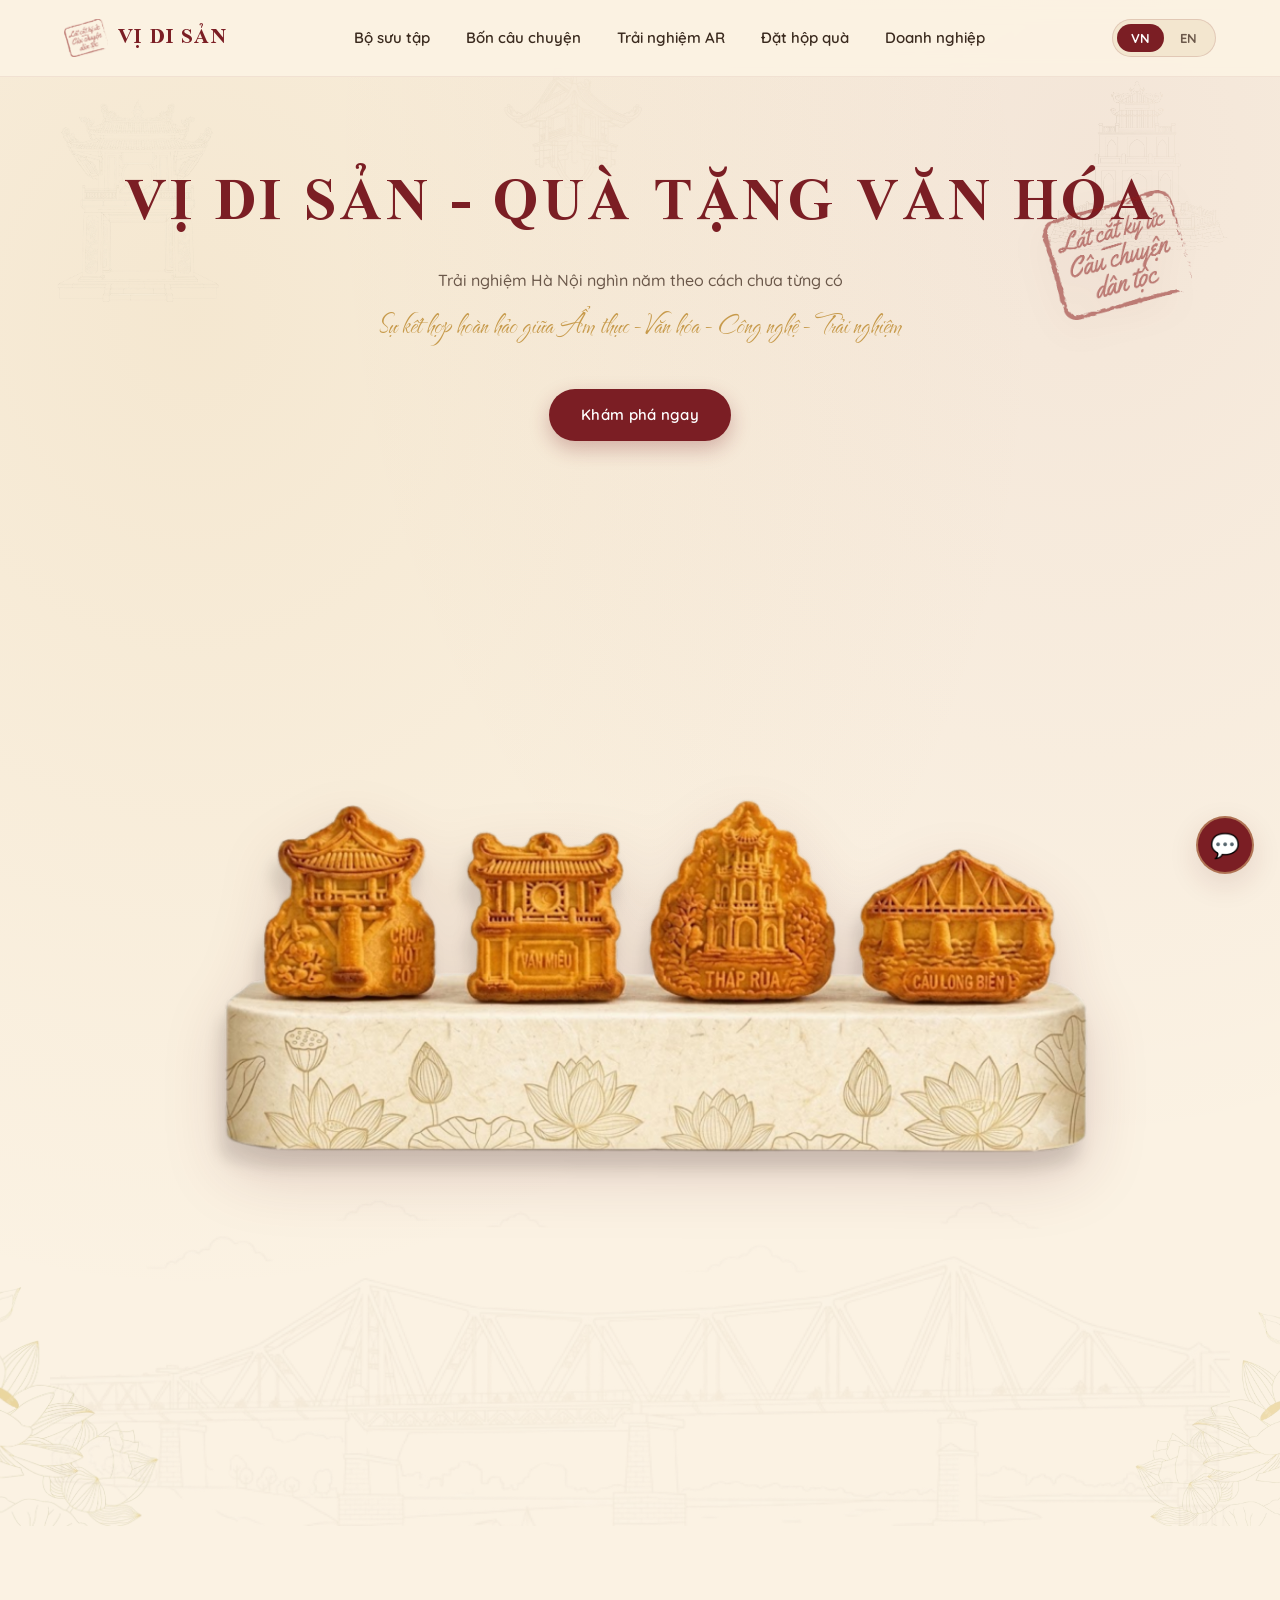
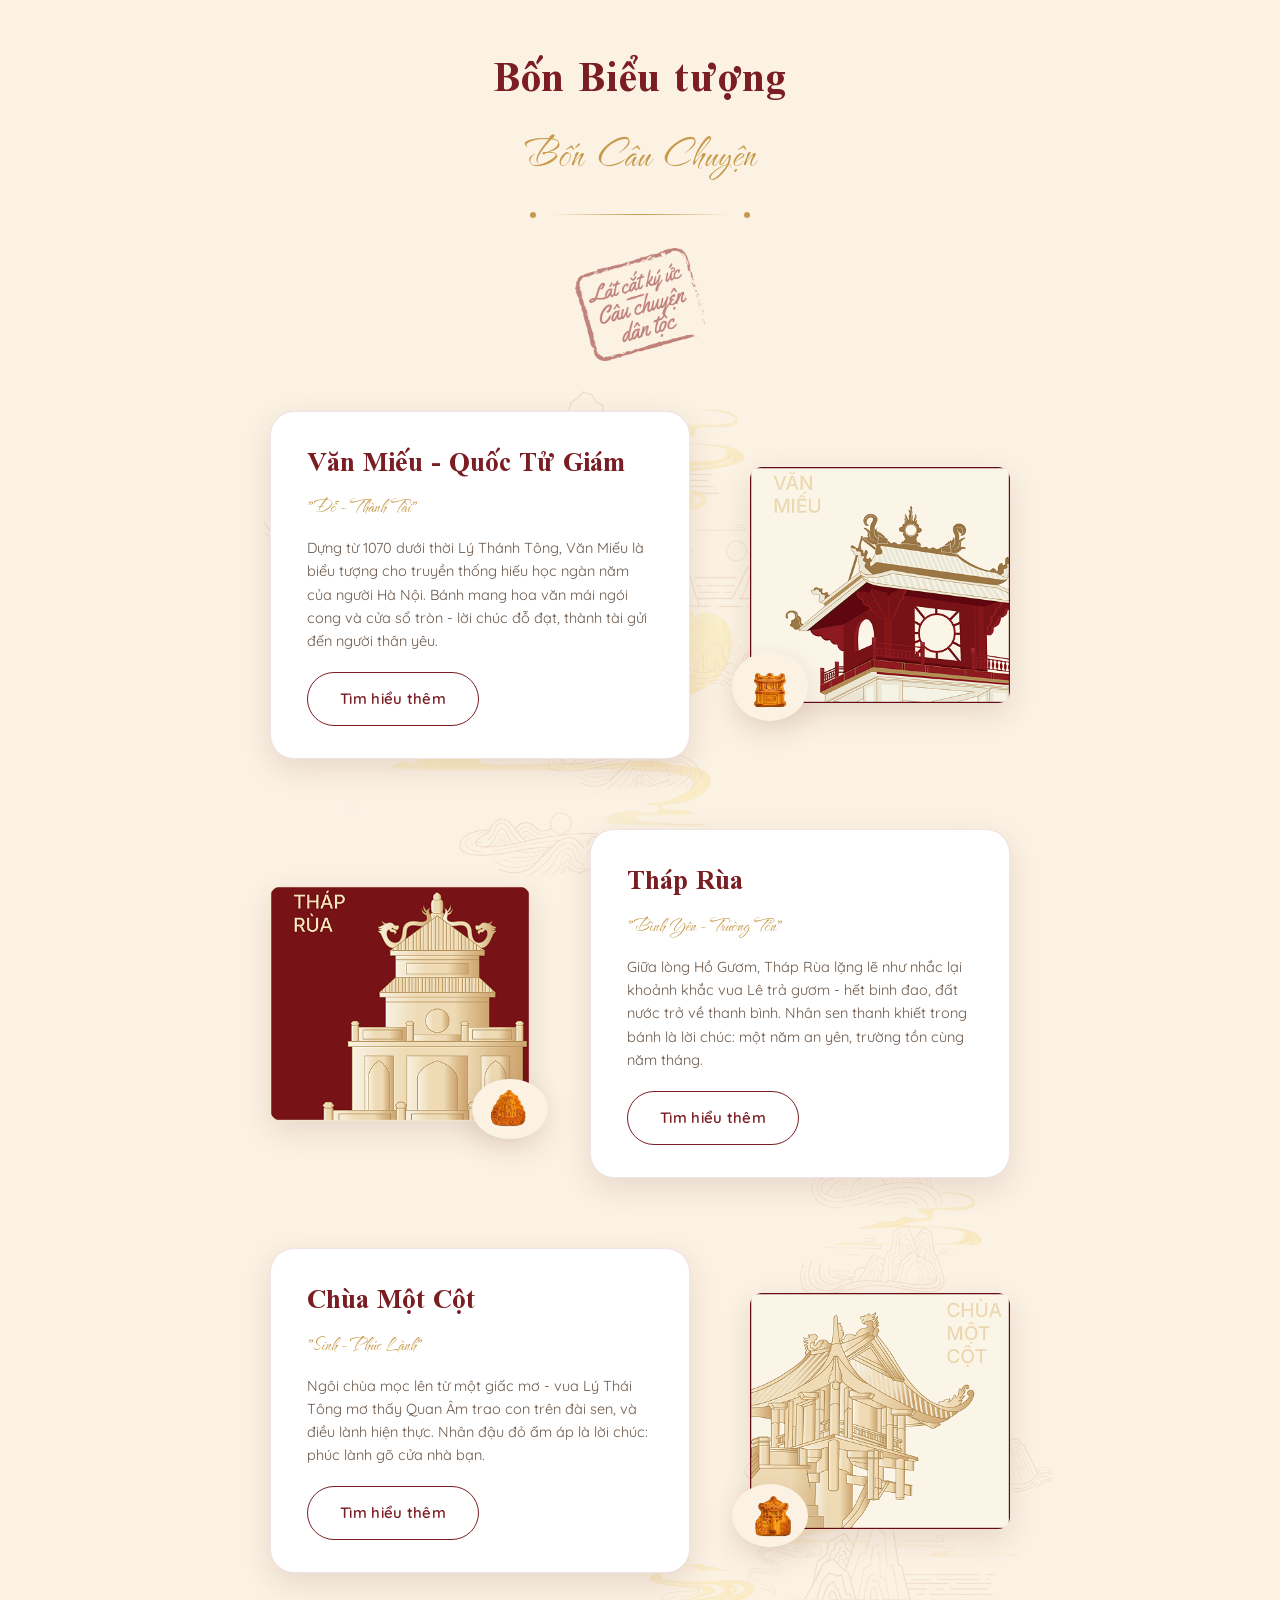
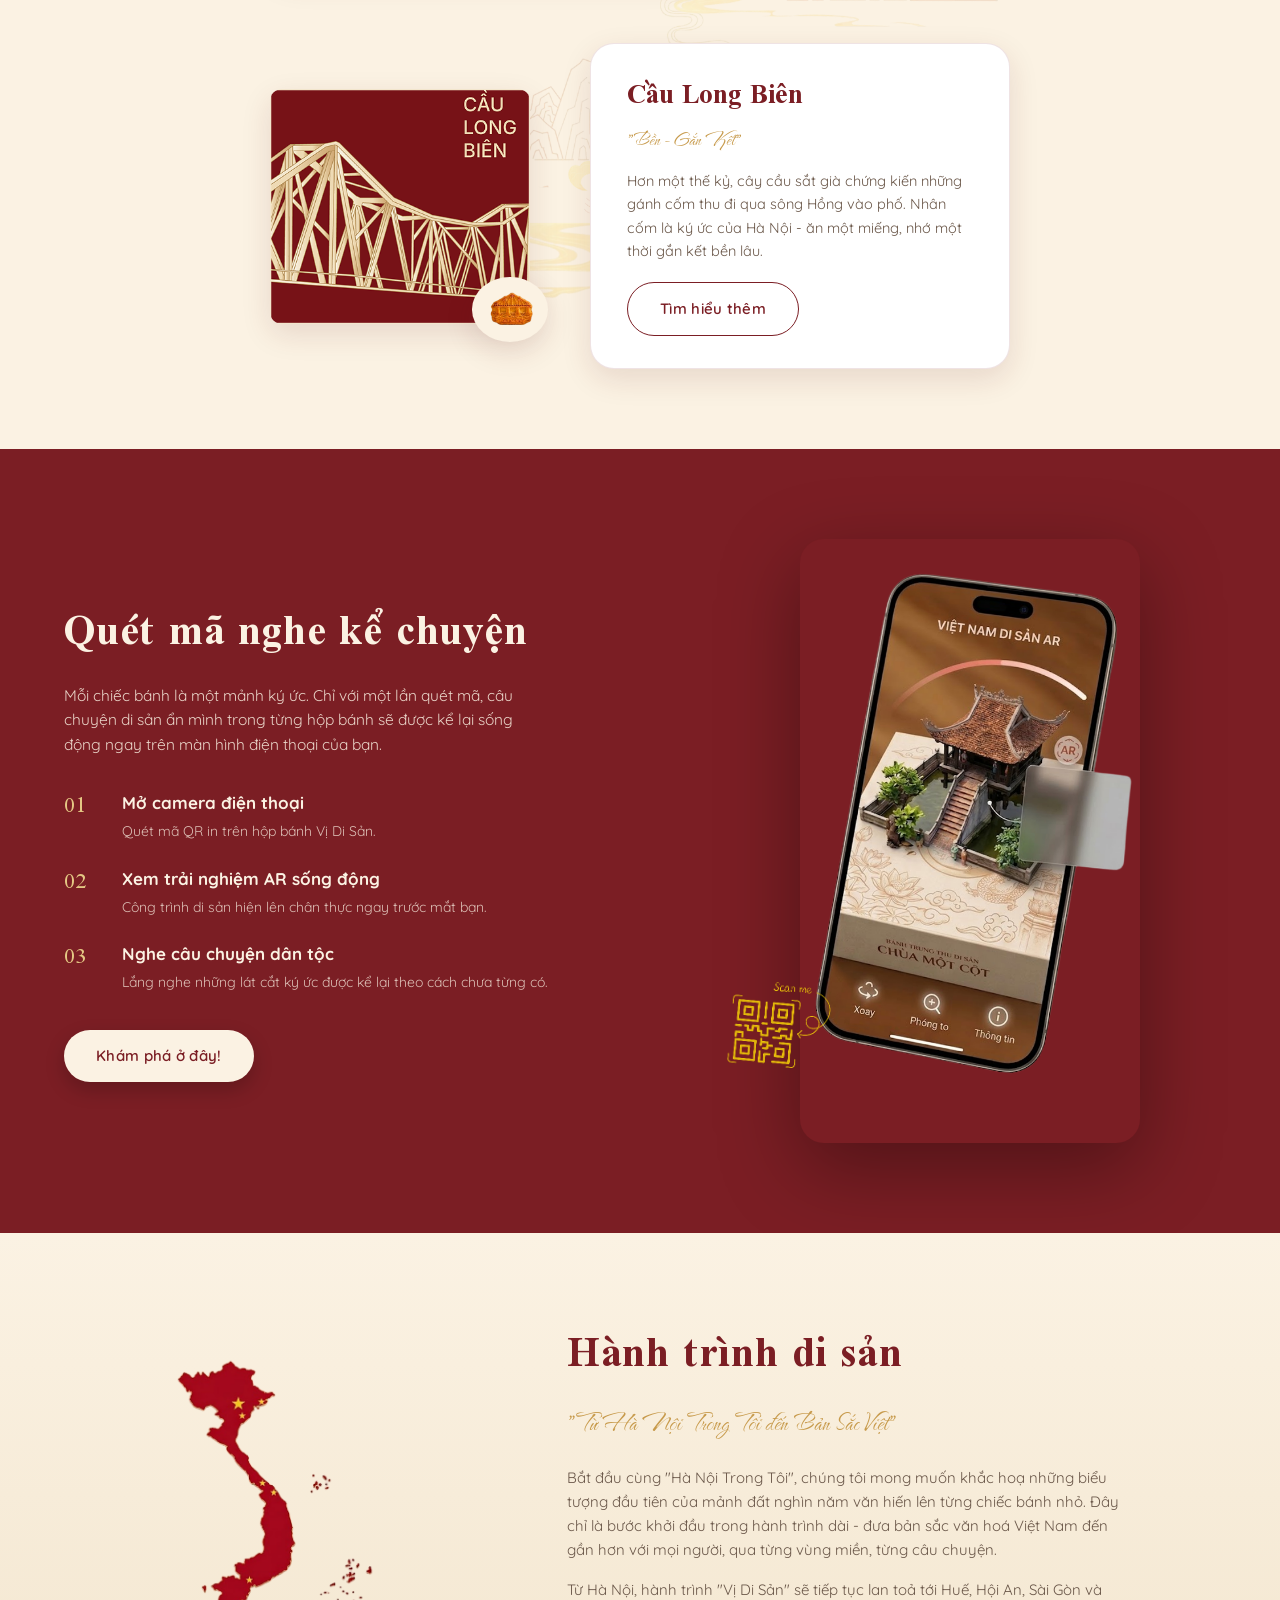
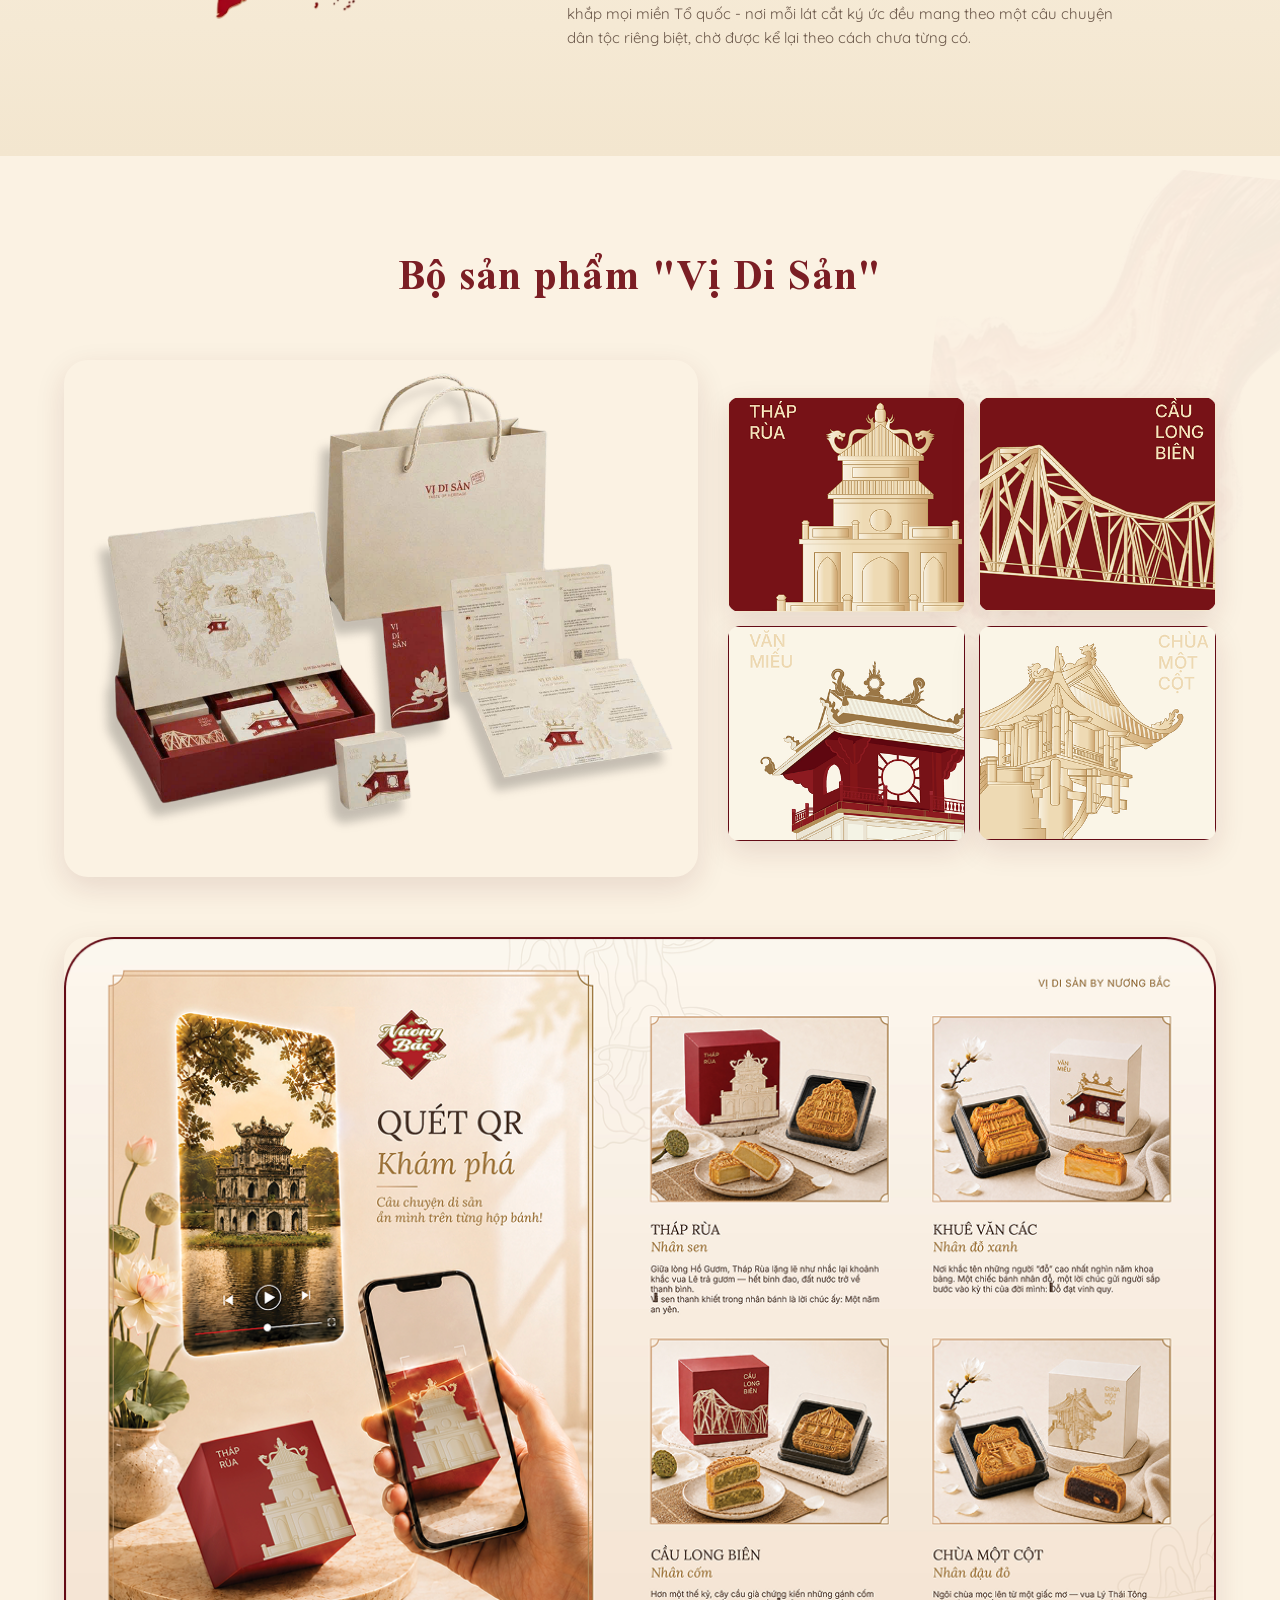
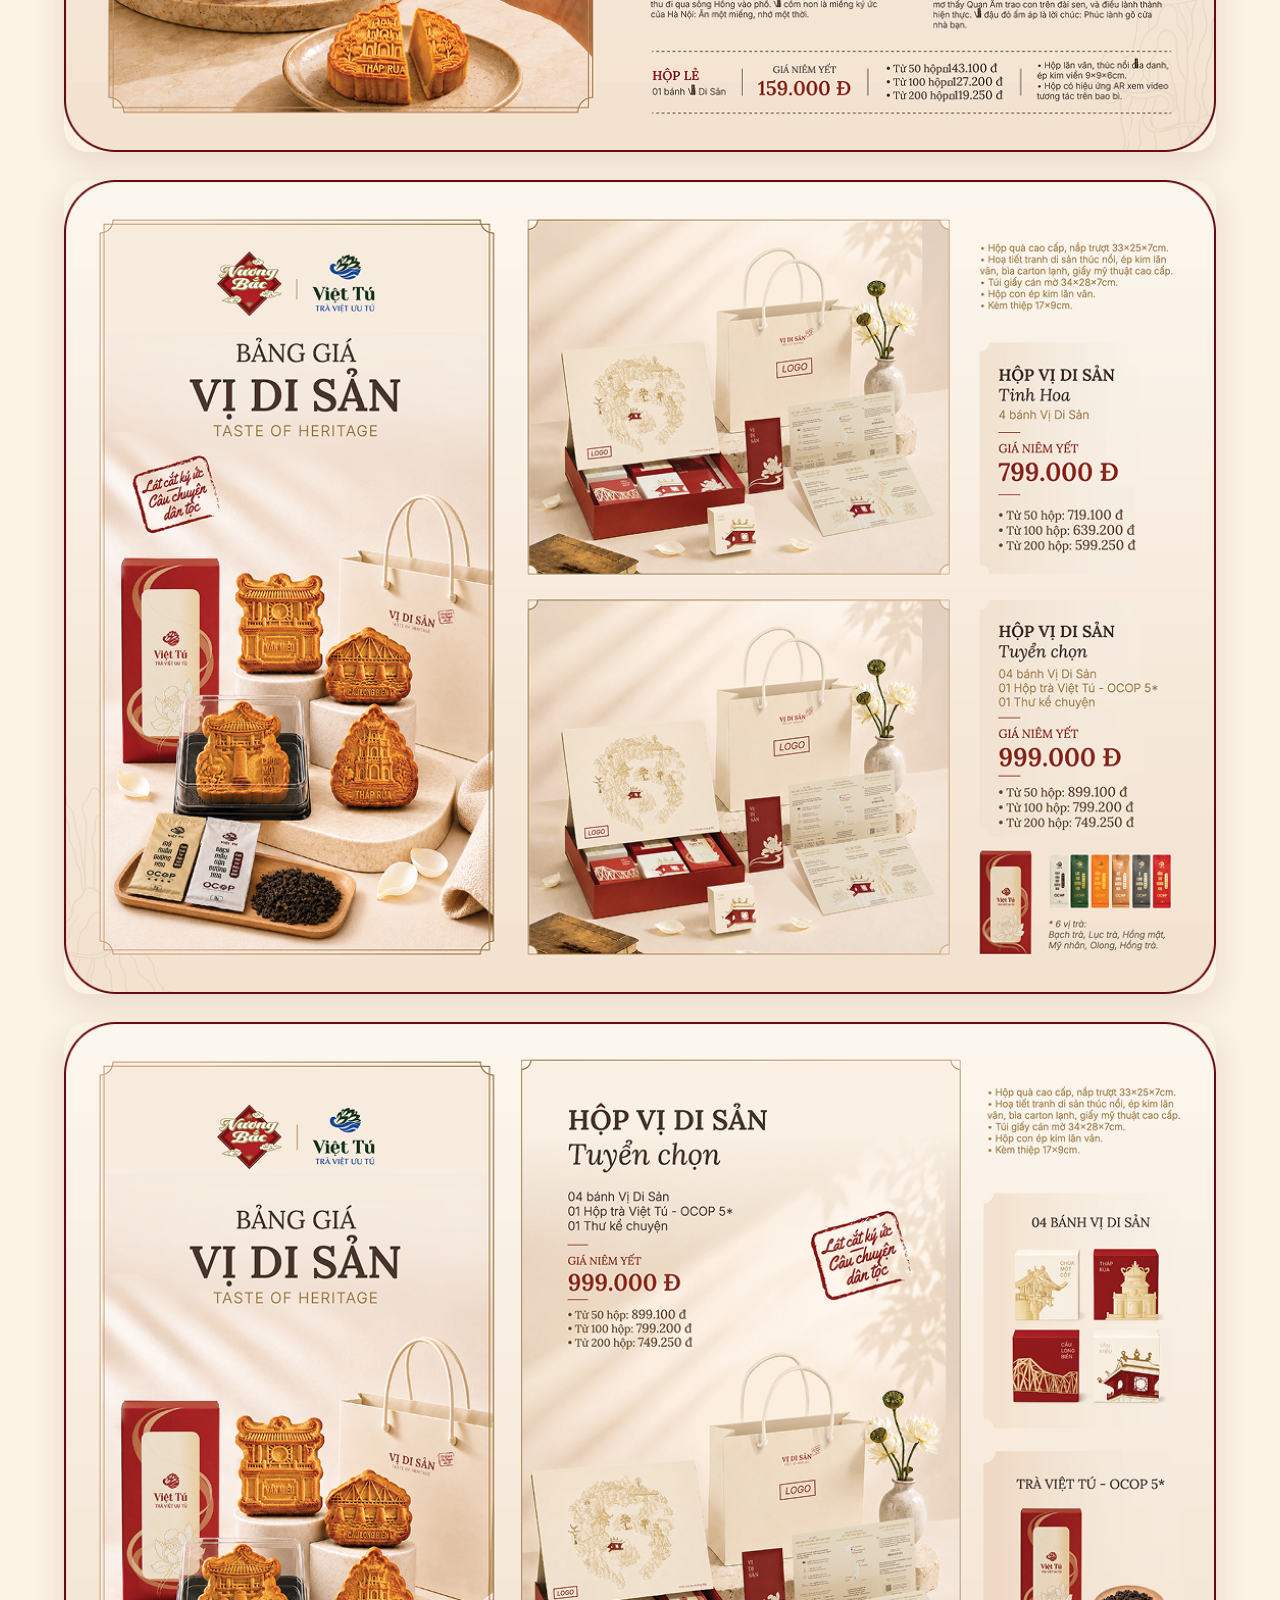
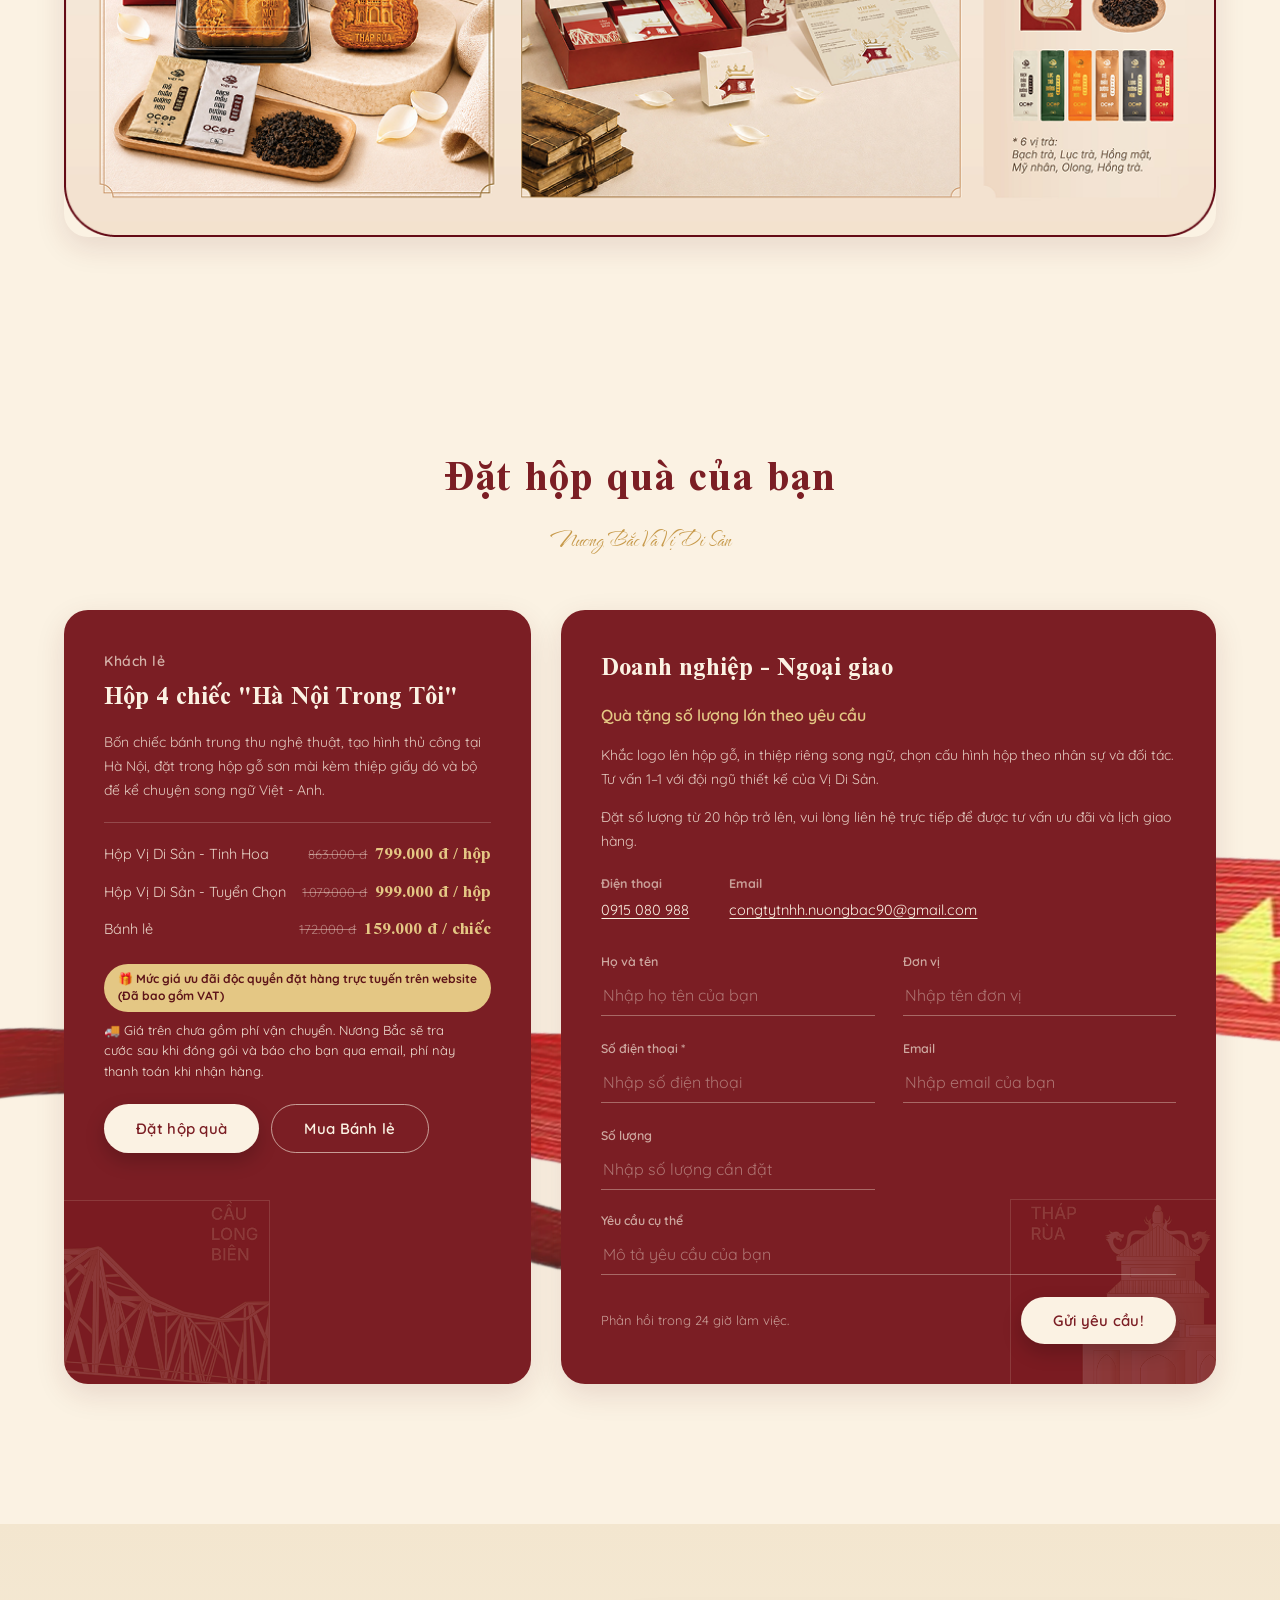
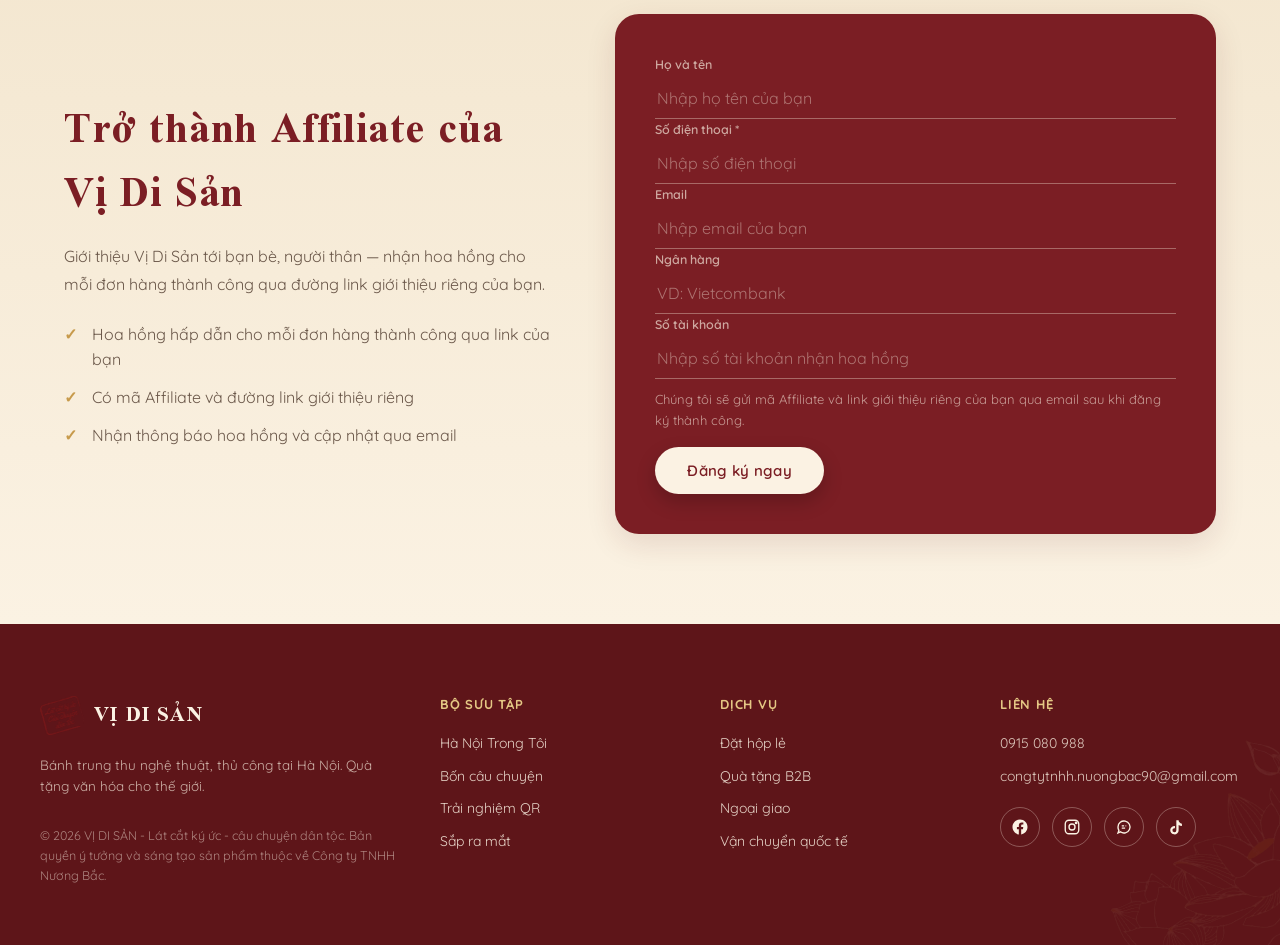
==== index.html @ 6f2bc487 "Update index.html" ====
<!DOCTYPE html>
<html lang="vi">
<head>
<meta charset="UTF-8">
<meta name="viewport" content="width=device-width, initial-scale=1.0">
<title>Vị Di Sản – Hà Nội Trong Tôi</title>
<meta name="description" content="Vị Di Sản – Trải nghiệm Hà Nội nghìn năm theo cách chưa từng có. Sự kết hợp hoàn hảo giữa Ẩm thực - Văn hóa - Công nghệ - Trải nghiệm.">
<link rel="icon" type="image/png" href="dau-lat-cat-3.png">

<!-- Google Fonts: The Nautigal (thư pháp), Quicksand (nội dung), Tai Heritage Pro (tiêu đề) -->
<link rel="preconnect" href="https://fonts.googleapis.com">
<link rel="preconnect" href="https://fonts.gstatic.com" crossorigin>
<link href="https://fonts.googleapis.com/css2?family=The+Nautigal:wght@400;700&family=Quicksand:wght@400;500;600;700&family=Tai+Heritage+Pro:wght@400;700&display=swap" rel="stylesheet">

<link rel="stylesheet" href="css/style.css?v=20260827b">
</head>
<body>

<!-- =============================== -->
<!-- HEADER / NAVIGATION             -->
<!-- =============================== -->
<header class="site-header" id="header">
  <div class="container header__inner">
    <a href="#top" class="logo">
      <img src="dau-lat-cat-3.png" alt="Lát cắt ký ức - Câu chuyện dân tộc" class="logo__stamp">
      <span class="logo__text">VỊ DI SẢN</span>
    </a>

    <nav class="nav" id="mainNav">
      <ul class="nav__list">
        <li><a href="#san-pham" class="nav__link" data-i18n="nav_collection">Bộ sưu tập</a></li>
        <li><a href="#bon-cau-chuyen" class="nav__link" data-i18n="nav_stories">Bốn câu chuyện</a></li>
        <li><a href="#trai-nghiem-ar" class="nav__link" data-i18n="nav_ar">Trải nghiệm AR</a></li>
        <li><a href="#dat-hop-qua" class="nav__link" data-i18n="nav_order">Đặt hộp quà</a></li>
        <li><a href="#doanh-nghiep" class="nav__link" data-i18n="nav_business">Doanh nghiệp</a></li>
      </ul>
    </nav>

    <div class="header__actions">
      <button class="lang-toggle" id="langToggle" type="button" aria-label="Đổi ngôn ngữ">
        <span class="lang-toggle__option lang-toggle__option--vn is-active" data-lang="vi">VN</span>
        <span class="lang-toggle__option lang-toggle__option--en" data-lang="en">EN</span>
      </button>
      <button class="hamburger" id="hamburger" type="button" aria-label="Mở menu" aria-expanded="false">
        <span></span><span></span><span></span>
      </button>
    </div>
  </div>
</header>

<main id="top">

  <!-- =============================== -->
  <!-- HERO SECTION                     -->
  <!-- =============================== -->
  <section class="hero" id="hero">
    <!-- ELEMENT NỀN: các hoạ tiết nền lấy đúng theo layer Figma -->
    <div class="hero__bg" aria-hidden="true">
      <img src="van-mieu.png" class="hero__bg-el hero__bg-el--van-mieu" alt="">
      <img src="thap-rua-1.png" class="hero__bg-el hero__bg-el--thap-rua" alt="">
      <img src="chua-mot-cot-1.png" class="hero__bg-el hero__bg-el--chua-mot-cot" alt="">
      <img src="cau-long-bien.png" class="hero__bg-el hero__bg-el--cau-long-bien" alt="">
      <img src="bong-sen-1.png" class="hero__bg-el hero__bg-el--bong-sen-1" alt="">
      <img src="Bong-Sen.png" class="hero__bg-el hero__bg-el--bong-sen-2" alt="">
    </div>
    <div class="container hero__inner">
      <div class="hero__heading reveal">
        <h1 class="hero__title" data-i18n="hero_title">VỊ DI SẢN - QUÀ TẶNG VĂN HÓA</h1>
        <p class="hero__subtitle" data-i18n="hero_subtitle_1">Trải nghiệm Hà Nội nghìn năm theo cách chưa từng có</p>
        <p class="hero__subtitle hero__subtitle--script" data-i18n="hero_subtitle_2">Sự kết hợp hoàn hảo giữa Ẩm thực - Văn hóa - Công nghệ - Trải nghiệm</p>
        <a href="#san-pham" class="btn btn--primary hero__cta" data-i18n="hero_cta">Khám phá ngay</a>
      </div>

      <img src="dau-lat-cat-3.png" alt="Lát cắt ký ức - Câu chuyện dân tộc" class="hero__badge reveal">

      <div class="hero__products reveal">
        <img src="B%E1%BB%A5c%20v%C3%A0%20b%C3%A1nh.png" alt="Bốn chiếc bánh Vị Di Sản trên bục gỗ" class="hero__pedestal-img">
      </div>
    </div>
  </section>

  <!-- =============================== -->
  <!-- BỐN BIỂU TƯỢNG / BỐN CÂU CHUYỆN  -->
  <!-- =============================== -->
  <section class="stories" id="bon-cau-chuyen">
    <div class="container">
      <h2 class="section-title reveal">
        <span data-i18n="stories_title">Bốn Biểu tượng</span>
        <span class="section-title__script" data-i18n="stories_title_script">Bốn Câu Chuyện</span>
      </h2>

      <!-- Dải trang trí phân cách trước phần nội dung -->
      <div class="section-divider reveal" aria-hidden="true"><span></span></div>

      <div class="stories__stamp reveal">
        <img src="dau-lat-cat-3.png" alt="Lát cắt ký ức - Câu chuyện dân tộc">
      </div>

      <div class="stories__list">
        <!-- Dải núi non & đường mòn vàng nối 4 câu chuyện di sản -->
        <div class="stories__path-bg" aria-hidden="true">
          <img src="ban-do-viet-nam.png" alt="">
        </div>

        <article class="story-item story-item--right reveal">
          <div class="story-item__media">
            <img src="Van-Mieu%201.png" alt="Văn Miếu - Quốc Tử Giám" class="story-item__image">
            <img src="van-mieu-11.png" alt="" class="story-item__coin" aria-hidden="true">
          </div>
          <div class="story-item__content">
            <h3 class="story-item__title" data-i18n="story1_title">Văn Miếu - Quốc Tử Giám</h3>
            <p class="story-item__caption" data-i18n="story1_caption">"Đỗ - Thành Tài"</p>
            <p class="story-item__desc" data-i18n="story1_desc">Dựng từ 1070 dưới thời Lý Thánh Tông, Văn Miếu là biểu tượng cho truyền thống hiếu học ngàn năm của người Hà Nội. Bánh mang hoa văn mái ngói cong và cửa sổ tròn - lời chúc đỗ đạt, thành tài gửi đến người thân yêu.</p>
            <a href="#san-pham" class="btn btn--outline" data-i18n="btn_learn_more">Tìm hiểu thêm</a>
          </div>
        </article>

        <article class="story-item story-item--left reveal">
          <div class="story-item__media">
            <img src="Thap-Rua%201.png" alt="Tháp Rùa" class="story-item__image">
            <img src="thap-rua.png" alt="" class="story-item__coin" aria-hidden="true">
          </div>
          <div class="story-item__content">
            <h3 class="story-item__title" data-i18n="story2_title">Tháp Rùa</h3>
            <p class="story-item__caption" data-i18n="story2_caption">"Bình Yên - Trường Tồn"</p>
            <p class="story-item__desc" data-i18n="story2_desc">Giữa lòng Hồ Gươm, Tháp Rùa lặng lẽ như nhắc lại khoảnh khắc vua Lê trả gươm - hết binh đao, đất nước trở về thanh bình. Nhân sen thanh khiết trong bánh là lời chúc: một năm an yên, trường tồn cùng năm tháng.</p>
            <a href="#san-pham" class="btn btn--outline" data-i18n="btn_learn_more">Tìm hiểu thêm</a>
          </div>
        </article>

        <article class="story-item story-item--right reveal">
          <div class="story-item__media">
            <img src="Chua-Mot-Cot%201.png" alt="Chùa Một Cột" class="story-item__image">
            <img src="chua-1-cot.png" alt="" class="story-item__coin" aria-hidden="true">
          </div>
          <div class="story-item__content">
            <h3 class="story-item__title" data-i18n="story3_title">Chùa Một Cột</h3>
            <p class="story-item__caption" data-i18n="story3_caption">"Sinh - Phúc Lành"</p>
            <p class="story-item__desc" data-i18n="story3_desc">Ngôi chùa mọc lên từ một giấc mơ - vua Lý Thái Tông mơ thấy Quan Âm trao con trên đài sen, và điều lành hiện thực. Nhân đậu đỏ ấm áp là lời chúc: phúc lành gõ cửa nhà bạn.</p>
            <a href="#san-pham" class="btn btn--outline" data-i18n="btn_learn_more">Tìm hiểu thêm</a>
          </div>
        </article>

        <article class="story-item story-item--left reveal">
          <div class="story-item__media">
            <img src="Cau-Long-Bien%201.png" alt="Cầu Long Biên" class="story-item__image">
            <img src="cau-long-bien-11.png" alt="" class="story-item__coin" aria-hidden="true">
          </div>
          <div class="story-item__content">
            <h3 class="story-item__title" data-i18n="story4_title">Cầu Long Biên</h3>
            <p class="story-item__caption" data-i18n="story4_caption">"Bền - Gắn Kết"</p>
            <p class="story-item__desc" data-i18n="story4_desc">Hơn một thế kỷ, cây cầu sắt già chứng kiến những gánh cốm thu đi qua sông Hồng vào phố. Nhân cốm là ký ức của Hà Nội - ăn một miếng, nhớ một thời gắn kết bền lâu.</p>
            <a href="#san-pham" class="btn btn--outline" data-i18n="btn_learn_more">Tìm hiểu thêm</a>
          </div>
        </article>

      </div>
    </div>
  </section>

  <!-- =============================== -->
  <!-- TRẢI NGHIỆM AR                   -->
  <!-- =============================== -->
  <section class="ar-experience" id="trai-nghiem-ar">
    <div class="container ar-experience__inner">
      <div class="ar-experience__content reveal">
        <h2 class="section-title section-title--left" data-i18n="ar_title">Quét mã nghe kể chuyện</h2>
        <p class="ar-experience__desc" data-i18n="ar_desc">Mỗi chiếc bánh là một mảnh ký ức. Chỉ với một lần quét mã, câu chuyện di sản ẩn mình trong từng hộp bánh sẽ được kể lại sống động ngay trên màn hình điện thoại của bạn.</p>

        <ol class="ar-steps">
          <li class="ar-steps__item">
            <span class="ar-steps__number">01</span>
            <div>
              <h3 data-i18n="ar_step1_title">Mở camera điện thoại</h3>
              <p data-i18n="ar_step1_desc">Quét mã QR in trên hộp bánh Vị Di Sản.</p>
            </div>
          </li>
          <li class="ar-steps__item">
            <span class="ar-steps__number">02</span>
            <div>
              <h3 data-i18n="ar_step2_title">Xem trải nghiệm AR sống động</h3>
              <p data-i18n="ar_step2_desc">Công trình di sản hiện lên chân thực ngay trước mắt bạn.</p>
            </div>
          </li>
          <li class="ar-steps__item">
            <span class="ar-steps__number">03</span>
            <div>
              <h3 data-i18n="ar_step3_title">Nghe câu chuyện dân tộc</h3>
              <p data-i18n="ar_step3_desc">Lắng nghe những lát cắt ký ức được kể lại theo cách chưa từng có.</p>
            </div>
          </li>
        </ol>

        <a href="#dat-hop-qua" class="btn btn--on-dark" data-i18n="ar_cta">Khám phá ở đây!</a>
      </div>

      <div class="ar-experience__media reveal">
        <div class="video-container">
          <!-- Video quay màn hình trải nghiệm AR. Ảnh poster hiện ngay khi
               trang vừa tải, video thay chỗ khi tải xong — nên khách không
               nhìn thấy khung đen lúc chờ. -->
          <video autoplay muted loop playsinline preload="metadata" poster="Mockup-Dien-Thoai.png" class="ar-video" style="width: 100%; height: 100%; object-fit: cover; border-radius: 24px;">
            <source src="20260807-190048.mp4" type="video/mp4">
          </video>
        </div>
        <img src="Ma-QR.png" alt="Quét mã QR" class="ar-experience__qr">
      </div>
    </div>
  </section>

  <!-- =============================== -->
  <!-- HÀNH TRÌNH DI SẢN                -->
  <!-- =============================== -->
  <section class="roadmap" id="lo-trinh">
    <div class="container roadmap__inner">
      <div class="roadmap__map reveal">
        <img src="ban-do-Viet-Nam%201.png" alt="Bản đồ Việt Nam">
      </div>
      <div class="roadmap__content reveal">
        <h2 class="section-title section-title--left" data-i18n="roadmap_title">Hành trình di sản</h2>
        <p class="roadmap__quote" data-i18n="roadmap_quote">"Từ Hà Nội Trong Tôi đến Bản Sắc Việt"</p>
        <p class="roadmap__desc" data-i18n="roadmap_desc_1">
          Bắt đầu cùng "Hà Nội Trong Tôi", chúng tôi mong muốn khắc hoạ những biểu tượng đầu tiên của mảnh đất nghìn năm văn hiến lên từng chiếc bánh nhỏ. Đây chỉ là bước khởi đầu trong hành trình dài - đưa bản sắc văn hoá Việt Nam đến gần hơn với mọi người, qua từng vùng miền, từng câu chuyện.
        </p>
        <p class="roadmap__desc" data-i18n="roadmap_desc_2">
          Từ Hà Nội, hành trình "Vị Di Sản" sẽ tiếp tục lan toả tới Huế, Hội An, Sài Gòn và khắp mọi miền Tổ quốc - nơi mỗi lát cắt ký ức đều mang theo một câu chuyện dân tộc riêng biệt, chờ được kể lại theo cách chưa từng có.
        </p>
      </div>
    </div>
  </section>

  <!-- =============================== -->
  <!-- BỘ SẢN PHẨM "VỊ DI SẢN"          -->
  <!-- =============================== -->
  <section class="products" id="san-pham">
    <img src="but-longpng%201.png" alt="" class="products__bg" aria-hidden="true">
    <div class="container">
      <h2 class="section-title reveal" data-i18n="products_title">Bộ sản phẩm "Vị Di Sản"</h2>

      <div class="products__showcase reveal">
        <div class="products__box">
          <img src="bo-hop%201.png" alt="Bộ hộp quà Vị Di Sản">
        </div>
        <div class="products__grid">
          <img src="Thap-Rua%201.png" alt="Tháp Rùa">
          <img src="Cau-Long-Bien%201.png" alt="Cầu Long Biên">
          <img src="Van-Mieu%201.png" alt="Văn Miếu">
          <img src="Chua-Mot-Cot%201.png" alt="Chùa Một Cột">
        </div>
      </div>

      <div class="products__panels">
        <div class="products__panel reveal">
          <img src="Bang-gia-4-hop%201.png" alt="Quét QR khám phá câu chuyện di sản">
        </div>
        <div class="products__panel reveal">
          <img src="Bang-gia-2-loai%201.png" alt="Bảng giá Vị Di Sản">
        </div>
        <div class="products__panel reveal">
          <img src="Bang-gia-1-loai%201.png" alt="Hộp Vị Di Sản Tuyển chọn">
        </div>
      </div>
    </div>
  </section>

  <!-- =============================== -->
  <!-- ĐẶT HỘP QUÀ CỦA BẠN              -->
  <!-- =============================== -->
  <section class="order" id="dat-hop-qua">
    <div class="order__ribbon" aria-hidden="true">
      <img src="Artboard%201@2x%201.png" alt="">
    </div>
    <div class="container">
      <h2 class="section-title reveal" data-i18n="order_title">Đặt hộp quà của bạn</h2>
      <p class="order__subtitle reveal" data-i18n="order_subtitle">Nương Bắc Và Vị Di Sản</p>

      <div class="order__forms">

        <!-- Khách lẻ -->
        <form class="order-card order-card--retail reveal" id="formKhachLe">
          <div class="order-card__body">
            <p class="order-card__label" data-i18n="order_retail_title">Khách lẻ</p>
            <h3 class="order-card__heading" data-i18n="order_retail_heading">Hộp 4 chiếc "Hà Nội Trong Tôi"</h3>
            <p class="order-card__desc" data-i18n="order_retail_desc">Bốn chiếc bánh trung thu nghệ thuật, tạo hình thủ công tại Hà Nội, đặt trong hộp gỗ sơn mài kèm thiệp giấy dó và bộ đế kể chuyện song ngữ Việt - Anh.</p>

            <ul class="order-card__price-list">
              <li>
                <span data-i18n="order_price_tinhhoa_label">Hộp Vị Di Sản - Tinh Hoa</span>
                <span class="order-card__price-group">
                  <s class="order-card__price-old" data-i18n="order_price_tinhhoa_old">863.000 đ</s>
                  <strong data-i18n="order_price_tinhhoa_value">799.000 đ / hộp</strong>
                </span>
              </li>
              <li>
                <span data-i18n="order_price_tuyenchon_label">Hộp Vị Di Sản - Tuyển Chọn</span>
                <span class="order-card__price-group">
                  <s class="order-card__price-old" data-i18n="order_price_tuyenchon_old">1.079.000 đ</s>
                  <strong data-i18n="order_price_tuyenchon_value">999.000 đ / hộp</strong>
                </span>
              </li>
              <li>
                <span data-i18n="order_price_single_label">Bánh lẻ</span>
                <span class="order-card__price-group">
                  <s class="order-card__price-old" data-i18n="order_price_single_old">159.000 đ</s>
                  <strong data-i18n="order_price_single_value">99.000 đ / chiếc</strong>
                </span>
              </li>
            </ul>

            <!-- Khuyến mãi 2/9: JS tự ẩn khối này và trả giá bánh lẻ về
                 159.000đ khi qua nửa đêm 02/09 (xem refreshPromoUI trong
                 js/script.js). Để hidden sẵn để tránh nháy khối khi trang
                 vừa tải mà khuyến mãi đã hết hạn. -->
            <div class="promo" id="promoBanner" hidden>
              <div class="promo__head">
                <span class="promo__tag" data-i18n="promo_tag">Ưu đãi 2/9</span>
                <strong class="promo__title" data-i18n="promo_title">Ưu đãi mừng Quốc khánh 2/9</strong>
              </div>
              <p class="promo__desc" data-i18n="promo_desc">Bánh lẻ chỉ còn 99.000 đ / chiếc — áp dụng tới hết ngày 02/09.</p>
              <div class="promo__clock">
                <span class="promo__ends" data-i18n="promo_ends">Kết thúc sau</span>
                <div class="promo__units" role="timer" aria-live="off">
                  <span class="promo__unit"><b id="promoD">0</b><span data-i18n="promo_d">Ngày</span></span>
                  <span class="promo__sep" aria-hidden="true">:</span>
                  <span class="promo__unit"><b id="promoH">00</b><span data-i18n="promo_h">Giờ</span></span>
                  <span class="promo__sep" aria-hidden="true">:</span>
                  <span class="promo__unit"><b id="promoM">00</b><span data-i18n="promo_m">Phút</span></span>
                  <span class="promo__sep" aria-hidden="true">:</span>
                  <span class="promo__unit"><b id="promoS">00</b><span data-i18n="promo_s">Giây</span></span>
                </div>
              </div>
            </div>

            <p class="order-card__price-badge" data-i18n="order_price_badge">🎁 Mức giá ưu đãi độc quyền đặt hàng trực tuyến trên website (Đã bao gồm VAT)</p>
            <p class="order-card__ship-note" data-i18n="order_shipping_note">🚚 Giá trên chưa gồm phí vận chuyển. Nương Bắc sẽ tra cước sau khi đóng gói và báo cho bạn qua email, phí này thanh toán khi nhận hàng.</p>

            <div class="order-card__actions">
              <button type="submit" id="btnOrderBox4" class="btn btn--on-dark" data-i18n="order_btn_box4">Đặt hộp quà</button>
              <button type="submit" id="btnOrderSingle" class="btn btn--outline-cream" data-i18n="order_btn_single">Mua Bánh lẻ</button>
            </div>
          </div>

          <img src="Cau-Long-Bien%201.png" alt="" class="order-card__deco" aria-hidden="true">
        </form>

        <!-- Doanh nghiệp -->
        <form class="order-card order-card--business reveal" id="formDoanhNghiep" novalidate>
          <div class="order-card__body">

            <div class="order-card__form-fields" id="businessFormFields">
              <h3 class="order-card__heading" data-i18n="order_business_title">Doanh nghiệp - Ngoại giao</h3>
              <p class="order-card__subtitle" data-i18n="order_business_product">Quà tặng số lượng lớn theo yêu cầu</p>
              <p class="order-card__desc" data-i18n="order_business_desc_1">Khắc logo lên hộp gỗ, in thiệp riêng song ngữ, chọn cấu hình hộp theo nhân sự và đối tác. Tư vấn 1–1 với đội ngũ thiết kế của Vị Di Sản.</p>
              <p class="order-card__desc" data-i18n="order_business_desc_2">Đặt số lượng từ 20 hộp trở lên, vui lòng liên hệ trực tiếp để được tư vấn ưu đãi và lịch giao hàng.</p>

              <div class="order-card__contact">
                <div>
                  <span class="order-card__contact-label" data-i18n="order_contact_phone_label">Điện thoại</span>
                  <a href="tel:0915080988" class="order-card__contact-value">0915 080 988</a>
                </div>
                <div>
                  <span class="order-card__contact-label" data-i18n="order_contact_email_label">Email</span>
                  <a href="mailto:congtytnhh.nuongbac90@gmail.com" class="order-card__contact-value">congtytnhh.nuongbac90@gmail.com</a>
                </div>
              </div>

              <div class="order-card__grid">
                <div class="order-card__field order-card__field--underline">
                  <label for="hoTen" data-i18n="label_fullname">Họ và tên</label>
                  <input type="text" id="hoTen" name="hoTen" placeholder="Nhập họ tên của bạn" data-i18n-placeholder="placeholder_fullname" required>
                </div>
                <div class="order-card__field order-card__field--underline">
                  <label for="donVi" data-i18n="label_company">Đơn vị</label>
                  <input type="text" id="donVi" name="donVi" placeholder="Nhập tên đơn vị" data-i18n-placeholder="placeholder_company">
                </div>
                <div class="order-card__field order-card__field--underline">
                  <label for="soDienThoaiDN" data-i18n="label_phone_required">Số điện thoại *</label>
                  <input type="tel" id="soDienThoaiDN" name="soDienThoaiDN" placeholder="Nhập số điện thoại" data-i18n-placeholder="placeholder_phone" required>
                </div>
                <div class="order-card__field order-card__field--underline">
                  <label for="email" data-i18n="label_email">Email</label>
                  <input type="email" id="email" name="email" placeholder="Nhập email của bạn" data-i18n-placeholder="placeholder_email">
                </div>
                <div class="order-card__field order-card__field--underline">
                  <label for="soLuongDat" data-i18n="label_qty_order">Số lượng</label>
                  <input type="number" id="soLuongDat" name="soLuongDat" placeholder="Nhập số lượng cần đặt" min="1" data-i18n-placeholder="placeholder_qty_order">
                </div>
              </div>

              <div class="order-card__field order-card__field--underline order-card__field--full">
                <label for="yeuCau" data-i18n="label_request">Yêu cầu cụ thể</label>
                <input type="text" id="yeuCau" name="yeuCau" placeholder="Mô tả yêu cầu của bạn" data-i18n-placeholder="placeholder_request">
              </div>

              <div class="order-card__footer-row">
                <p class="order-card__note" data-i18n="order_response_note">Phản hồi trong 24 giờ làm việc.</p>
                <button type="submit" class="btn btn--on-dark" data-i18n="order_btn_submit">Gửi yêu cầu!</button>
              </div>
            </div>

            <div class="order-card__success" id="businessSuccess" hidden>
              <div class="order-card__success-icon">✓</div>
              <p class="order-card__success-text" id="businessSuccessText"></p>
            </div>

          </div>

          <img src="Thap-Rua%201.png" alt="" class="order-card__deco order-card__deco--business" aria-hidden="true">
        </form>

      </div>
    </div>
  </section>

  <!-- =============================== -->
  <!-- ĐĂNG KÝ AFFILIATE                -->
  <!-- =============================== -->
  <section class="affiliate" id="dang-ky-affiliate">
    <div class="container affiliate__inner">
      <div class="affiliate__content reveal">
        <h2 class="section-title section-title--left" data-i18n="affiliate_title">Trở thành Affiliate của Vị Di Sản</h2>
        <p class="affiliate__desc" data-i18n="affiliate_desc">Giới thiệu Vị Di Sản tới bạn bè, người thân — nhận hoa hồng cho mỗi đơn hàng thành công qua đường link giới thiệu riêng của bạn.</p>
        <ul class="affiliate__benefits">
          <li data-i18n="affiliate_benefit1">Hoa hồng hấp dẫn cho mỗi đơn hàng thành công qua link của bạn</li>
          <li data-i18n="affiliate_benefit2">Có mã Affiliate và đường link giới thiệu riêng</li>
          <li data-i18n="affiliate_benefit3">Nhận thông báo hoa hồng và cập nhật qua email</li>
        </ul>
      </div>

      <form class="order-card order-card--business affiliate__form reveal" id="affiliateRegisterForm" novalidate>
        <div class="order-card__body">
          <div class="order-card__form-fields" id="affiliateFormFields">
            <div class="order-card__field order-card__field--underline">
              <label for="affHoTen" data-i18n="label_fullname">Họ và tên</label>
              <input type="text" id="affHoTen" name="affHoTen" placeholder="Nhập họ tên của bạn" data-i18n-placeholder="placeholder_fullname" required>
            </div>
            <div class="order-card__field order-card__field--underline">
              <label for="affSoDienThoai" data-i18n="label_phone_required">Số điện thoại *</label>
              <input type="tel" id="affSoDienThoai" name="affSoDienThoai" placeholder="Nhập số điện thoại" data-i18n-placeholder="placeholder_phone" required>
            </div>
            <div class="order-card__field order-card__field--underline">
              <label for="affEmail" data-i18n="label_email">Email</label>
              <input type="email" id="affEmail" name="affEmail" placeholder="Nhập email của bạn" data-i18n-placeholder="placeholder_email" required>
            </div>
            <div class="order-card__field order-card__field--underline">
              <label for="affNganHang" data-i18n="label_bank">Ngân hàng</label>
              <input type="text" id="affNganHang" name="affNganHang" placeholder="VD: Vietcombank" data-i18n-placeholder="placeholder_bank" required>
            </div>
            <div class="order-card__field order-card__field--underline">
              <label for="affSoTaiKhoan" data-i18n="label_bank_account">Số tài khoản</label>
              <input type="text" id="affSoTaiKhoan" name="affSoTaiKhoan" placeholder="Nhập số tài khoản nhận hoa hồng" data-i18n-placeholder="placeholder_bank_account" required>
            </div>

            <div class="order-card__footer-row">
              <p class="order-card__note" data-i18n="affiliate_response_note">Chúng tôi sẽ gửi mã Affiliate và link giới thiệu riêng của bạn qua email sau khi đăng ký thành công.</p>
              <button type="submit" class="btn btn--on-dark" data-i18n="affiliate_btn_submit">Đăng ký ngay</button>
            </div>
          </div>

          <div class="order-card__success" id="affiliateSuccess" hidden>
            <div class="order-card__success-icon">✓</div>
            <p class="order-card__success-text" id="affiliateSuccessText"></p>

            <!-- Mã + link giới thiệu riêng: chỉ hiện khi Worker trả về được
                 mã (Lark đã tính xong cột công thức "Mã Affiliate"). -->
            <div class="affiliate-result" id="affiliateResult" hidden>
              <div class="affiliate-result__block">
                <span class="affiliate-result__label" data-i18n="affiliate_result_code_label">Mã Affiliate của bạn</span>
                <strong class="affiliate-result__code" id="affiliateResultCode"></strong>
              </div>

              <div class="affiliate-result__block">
                <span class="affiliate-result__label" data-i18n="affiliate_result_link_label">Link giới thiệu riêng của bạn</span>
                <div class="affiliate-result__link-row">
                  <a href="#" class="affiliate-result__link" id="affiliateResultLink" target="_blank" rel="noopener"></a>
                  <button type="button" class="affiliate-result__copy" id="affiliateCopyBtn" data-i18n="affiliate_copy_btn">Sao chép</button>
                </div>
                <span class="affiliate-result__copied" id="affiliateCopied" hidden data-i18n="affiliate_copied">✓ Đã sao chép!</span>
              </div>

              <p class="affiliate-result__lookup">
                <a href="/tra-cuu" id="affiliateLookupLink" target="_blank" rel="noopener" data-i18n="affiliate_lookup_link">📊 Tra cứu số liệu &amp; hoa hồng của bạn</a>
              </p>
            </div>

            <!-- Nhóm Zalo hỗ trợ Affiliate: tự ẩn nếu chưa cấu hình
                 ZALO_GROUP_URL trong js/script.js -->
            <div class="affiliate-zalo" id="affiliateZalo" hidden>
              <p class="affiliate-zalo__title" data-i18n="affiliate_zalo_title">Tham gia nhóm Zalo Affiliate Vị Di Sản</p>
              <p class="affiliate-zalo__desc" data-i18n="affiliate_zalo_desc">Nơi bạn nhận trọn bộ hình ảnh sản phẩm, nội dung mẫu và tài liệu truyền thông có sẵn — cùng đội ngũ Vị Di Sản đồng hành, giải đáp và cập nhật chương trình ưu đãi sớm nhất.</p>
              <div class="affiliate-zalo__body">
                <img src="" alt="Mã QR nhóm Zalo Affiliate Vị Di Sản" class="affiliate-zalo__qr" id="affiliateZaloQr" hidden>
                <a href="#" class="btn btn--on-dark affiliate-zalo__btn" id="affiliateZaloBtn" target="_blank" rel="noopener" data-i18n="affiliate_zalo_btn">Tham gia nhóm Zalo</a>
              </div>
            </div>
          </div>
        </div>
      </form>
    </div>
  </section>

  <!-- =============================== -->
  <!-- POPUP ĐẶT HÀNG (Khách lẻ)        -->
  <!-- =============================== -->
  <div class="modal-overlay" id="orderModalOverlay" aria-hidden="true">
    <div class="order-modal" role="dialog" aria-modal="true" aria-labelledby="orderModalTitle">
      <button type="button" class="order-modal__close" id="orderModalClose" aria-label="Đóng">&times;</button>
      <h3 class="order-modal__title" id="orderModalTitle" data-i18n="modal_title">Đặt hàng</h3>

      <form class="order-modal__form" id="orderModalForm" novalidate>

        <div class="order-modal__fields" id="modalFormFields">
          <div class="order-modal__field">
            <label for="modalHoTen" data-i18n="label_fullname">Họ và tên</label>
            <input type="text" id="modalHoTen" name="hoTen" placeholder="Nhập họ tên của bạn" data-i18n-placeholder="placeholder_fullname" required>
          </div>

          <div class="order-modal__field">
            <label for="modalDienThoai" data-i18n="label_phone">Điện thoại</label>
            <input type="tel" id="modalDienThoai" name="dienThoai" placeholder="Nhập số điện thoại" data-i18n-placeholder="placeholder_phone" required>
          </div>

          <div class="order-modal__field">
            <label for="modalEmail" data-i18n="label_email">Email</label>
            <input type="email" id="modalEmail" name="email" placeholder="Nhập email của bạn" data-i18n-placeholder="placeholder_email" required>
          </div>

          <div class="order-modal__field">
            <label for="modalDiaChi" data-i18n="label_address">Địa chỉ</label>
            <input type="text" id="modalDiaChi" name="diaChi" placeholder="Nhập địa chỉ giao hàng" data-i18n-placeholder="placeholder_address" required>
          </div>

          <div class="order-modal__row">
            <div class="order-modal__field">
              <label for="modalSanPham" data-i18n="label_product">Sản phẩm</label>
              <select id="modalSanPham" name="sanPham" class="order-modal__select">
                <option value="Hộp Vị Di Sản - Tinh Hoa" data-i18n="order_price_tinhhoa_label">Hộp Vị Di Sản - Tinh Hoa</option>
                <option value="Hộp Vị Di Sản - Tuyển Chọn" data-i18n="order_price_tuyenchon_label">Hộp Vị Di Sản - Tuyển Chọn</option>
                <option value="Bánh lẻ" data-i18n="order_price_single_label">Bánh lẻ</option>
              </select>
            </div>
            <div class="order-modal__field">
              <label for="modalSoLuong" data-i18n="label_qty_order">Số lượng</label>
              <input type="number" id="modalSoLuong" name="soLuong" value="1" min="1">
            </div>
          </div>

          <div class="order-modal__flavors" id="modalFlavorsSection">
            <label class="order-modal__flavors-title" data-i18n="label_flavors">Nhập số lượng theo vị bánh</label>
            <div class="order-modal__flavor-grid">
              <div class="flavor-qty">
                <span class="flavor-qty__label" data-i18n="story2_title">Tháp Rùa</span>
                <input type="number" class="flavor-qty__input" data-field="thapRua" data-flavor="Tháp Rùa" value="0" min="0">
              </div>
              <div class="flavor-qty">
                <span class="flavor-qty__label" data-i18n="story3_title">Chùa Một Cột</span>
                <input type="number" class="flavor-qty__input" data-field="chuaMotCot" data-flavor="Chùa Một Cột" value="0" min="0">
              </div>
              <div class="flavor-qty">
                <span class="flavor-qty__label" data-i18n="story1_title">Văn Miếu - Quốc Tử Giám</span>
                <input type="number" class="flavor-qty__input" data-field="vanMieu" data-flavor="Văn Miếu - Quốc Tử Giám" value="0" min="0">
              </div>
              <div class="flavor-qty">
                <span class="flavor-qty__label" data-i18n="story4_title">Cầu Long Biên</span>
                <input type="number" class="flavor-qty__input" data-field="cauLongBien" data-flavor="Cầu Long Biên" value="0" min="0">
              </div>
            </div>
            <p class="flavor-warning" id="flavorWarning" hidden></p>
          </div>

          <div class="order-modal__total">
            <span data-i18n="label_total">Tổng tiền</span>
            <strong id="modalTotalAmount">0 đ</strong>
          </div>
          <p class="order-modal__price-badge" data-i18n="order_price_badge">🎁 Mức giá ưu đãi độc quyền đặt hàng trực tuyến trên website (Đã bao gồm VAT)</p>

          <div class="order-modal__field">
            <label for="modalGhiChu" data-i18n="label_notes">Ghi chú</label>
            <input type="text" id="modalGhiChu" name="ghiChu" placeholder="Ghi chú thêm (nếu có)" data-i18n-placeholder="placeholder_notes">
          </div>

          <p class="order-modal__note" data-i18n="modal_delivery_note">Giao nội thành Hà Nội trong 1-2 ngày.</p>
          <p class="order-modal__note order-modal__note--ship" data-i18n="order_shipping_note">🚚 Giá trên chưa gồm phí vận chuyển. Nương Bắc sẽ tra cước sau khi đóng gói và báo cho bạn qua email, phí này thanh toán khi nhận hàng.</p>
          <button type="submit" class="btn btn--on-dark order-modal__submit" data-i18n="modal_submit">Xác nhận đặt hàng</button>
        </div>

        <!-- Kết quả: đặt hàng thành công + chọn ngân hàng thanh toán -->
        <div class="order-modal__result" id="orderModalResult" hidden>
          <div class="order-modal__result-icon">✓</div>
          <h4 class="order-modal__result-title" data-i18n="payment_success_title">Đặt hàng thành công!</h4>
          <p class="order-modal__result-order"><span data-i18n="payment_order_label">Mã đơn hàng:</span> <strong id="resultOrderId"></strong></p>

          <p class="qr-picker__warning">
            <span aria-hidden="true">⚠</span>
            <span>
              <span data-i18n="qr_order_warning">Quý khách vui lòng không tự ý thay đổi nội dung chuyển khoản — mỗi đơn hàng đã có nội dung thanh toán riêng để hệ thống tự động xác nhận. Chúng tôi sẽ báo email ngay sau khi thanh toán thành công.</span><br>
              <span data-i18n="qr_order_support">Nếu gặp bất kỳ vấn đề gì, vui lòng liên hệ ngay hotline</span> <a href="tel:0915080988">0915 080 988</a>.
            </span>
          </p>

          <div class="qr-picker">
            <div class="qr-picker__panel">
              <div class="qr-picker__image-wrap">
                <img class="qr-picker__image" id="qrImage" src="" alt="Mã QR thanh toán">
              </div>
              <dl class="qr-picker__info">
                <div>
                  <dt data-i18n="qr_bank_label">Ngân hàng</dt>
                  <dd id="qrBankName">Vietcombank</dd>
                </div>
                <div>
                  <dt data-i18n="qr_account_number_label">Số tài khoản</dt>
                  <dd id="qrAccountNumber">0451000402887</dd>
                </div>
                <div>
                  <dt data-i18n="qr_account_name_label">Chủ tài khoản</dt>
                  <dd id="qrAccountName">CONG TY TNHH NUONG BAC</dd>
                </div>
                <div class="qr-picker__amount">
                  <dt data-i18n="qr_amount_label">Số tiền</dt>
                  <dd id="qrAmount">0 đ</dd>
                </div>
              </dl>
            </div>
          </div>

          <button type="button" class="btn btn--outline-cream order-modal__done" id="orderModalDone" data-i18n="btn_close">Đóng</button>
        </div>

      </form>
    </div>
  </div>

</main>

<!-- =============================== -->
<!-- FOOTER                           -->
<!-- =============================== -->
<footer class="site-footer" id="doanh-nghiep">
  <img src="bong-sen-2.png" alt="" class="footer__deco" aria-hidden="true">
  <div class="container footer__inner">
    <div class="footer__brand">
      <a href="#top" class="logo logo--footer">
        <img src="dau-lat-cat-3.png" alt="Vị Di Sản" class="logo__stamp">
        <span class="logo__text">VỊ DI SẢN</span>
      </a>
      <p class="footer__desc" data-i18n="footer_brand_desc">Bánh trung thu nghệ thuật, thủ công tại Hà Nội. Quà tặng văn hóa cho thế giới.</p>

      <div class="footer__copyright">
        <p data-i18n="footer_copyright">© 2026 VỊ DI SẢN - Lát cắt ký ức - câu chuyện dân tộc. Bản quyền ý tưởng và sáng tạo sản phẩm thuộc về Công ty TNHH Nương Bắc.</p>
      </div>
    </div>

    <div class="footer__col">
      <h4 data-i18n="footer_nav_title">Bộ sưu tập</h4>
      <ul>
        <li><a href="#top" data-i18n="footer_nav_item1">Hà Nội Trong Tôi</a></li>
        <li><a href="#bon-cau-chuyen" data-i18n="nav_stories">Bốn câu chuyện</a></li>
        <li><a href="#trai-nghiem-ar" data-i18n="footer_nav_item3">Trải nghiệm QR</a></li>
        <li><a href="#" data-i18n="footer_nav_item4">Sắp ra mắt</a></li>
      </ul>
    </div>

    <div class="footer__col">
      <h4 data-i18n="footer_services_title">Dịch vụ</h4>
      <ul>
        <li><a href="#dat-hop-qua" data-i18n="footer_service_item1">Đặt hộp lẻ</a></li>
        <li><a href="#dat-hop-qua" data-i18n="footer_service_item2">Quà tặng B2B</a></li>
        <li><a href="#dat-hop-qua" data-i18n="footer_service_item3">Ngoại giao</a></li>
        <li><a href="#" data-i18n="footer_service_item4">Vận chuyển quốc tế</a></li>
      </ul>
    </div>

    <div class="footer__col">
      <h4 data-i18n="footer_contact_title">Liên hệ</h4>
      <ul class="footer__contact">
        <li><a href="tel:0915080988">0915 080 988</a></li>
        <li><a href="mailto:congtytnhh.nuongbac90@gmail.com">congtytnhh.nuongbac90@gmail.com</a></li>
      </ul>

      <div class="footer__socials">
        <a href="https://www.facebook.com/banhchungnuongbac1" target="_blank" rel="noopener" aria-label="Facebook" class="footer__social-link">
          <svg viewBox="0 0 24 24" fill="currentColor" aria-hidden="true"><path d="M22 12.06C22 6.5 17.52 2 12 2S2 6.5 2 12.06c0 5 3.66 9.16 8.44 9.94v-7.03H7.9v-2.91h2.54V9.85c0-2.51 1.49-3.89 3.77-3.89 1.09 0 2.24.2 2.24.2v2.46h-1.26c-1.24 0-1.63.77-1.63 1.56v1.88h2.78l-.44 2.91h-2.34V22c4.78-.78 8.44-4.94 8.44-9.94Z"/></svg>
        </a>
        <a href="#" aria-label="Instagram" class="footer__social-link">
          <svg viewBox="0 0 24 24" fill="none" stroke="currentColor" stroke-width="1.8" aria-hidden="true"><rect x="3" y="3" width="18" height="18" rx="5"/><circle cx="12" cy="12" r="4"/><circle cx="17.5" cy="6.5" r="1"/></svg>
        </a>
        <a href="#" aria-label="Zalo" class="footer__social-link">
          <svg viewBox="0 0 24 24" fill="none" stroke="currentColor" stroke-width="1.8" aria-hidden="true"><path d="M4 12a8 8 0 1 1 3.2 6.4L4 20l1.2-3.4A7.96 7.96 0 0 1 4 12Z"/><path d="M9 10.5h3.2M9 13.5h4.5M14 10.5h1"/></svg>
        </a>
        <a href="https://www.tiktok.com/@amthucnuongbacofficial" target="_blank" rel="noopener" aria-label="TikTok" class="footer__social-link">
          <svg viewBox="0 0 24 24" fill="currentColor" aria-hidden="true"><path d="M16.6 5.82c-.7-.76-1.1-1.75-1.1-2.82h-3.05v13.3a2.6 2.6 0 1 1-1.84-2.49v-3.13a5.6 5.6 0 1 0 4.89 5.55V9.4a7.6 7.6 0 0 0 4.4 1.4V7.75a4.6 4.6 0 0 1-3.3-1.93Z"/></svg>
        </a>
      </div>
    </div>
  </div>
</footer>

<button class="scroll-top" id="scrollTop" aria-label="Lên đầu trang">↑</button>

<!-- Chatbot trợ lý -->
<div class="chatbot" id="chatbot">
  <div class="chatbot__panel" id="chatbotPanel" hidden>
    <div class="chatbot__header">
      <div class="chatbot__header-info">
        <img src="dau-lat-cat-3.png" alt="" class="chatbot__header-icon">
        <span data-i18n="chatbot_title">Trợ lý Vị Di Sản</span>
      </div>
      <button type="button" class="chatbot__close" id="chatbotClose" aria-label="Đóng">&times;</button>
    </div>
    <div class="chatbot__messages" id="chatbotMessages"></div>
    <p class="chatbot__hotline"><span data-i18n="chatbot_hotline_label">Cần hỗ trợ nhanh? Gọi</span> <a href="tel:0915080988">0915 080 988</a></p>
    <form class="chatbot__form" id="chatbotForm">
      <input type="text" id="chatbotInput" data-i18n-placeholder="chatbot_placeholder" placeholder="Nhập câu hỏi của bạn..." autocomplete="off">
      <button type="submit" class="chatbot__send" aria-label="Gửi">➤</button>
    </form>
  </div>
  <button type="button" class="chatbot__toggle" id="chatbotToggle" aria-label="Mở trợ lý chat">
    <span class="chatbot__toggle-icon-open">💬</span>
    <span class="chatbot__toggle-icon-close">✕</span>
  </button>
</div>

<script src="js/script.js?v=20260826b"></script>
</body>
</html>
---- css/style.css ----
/* =========================================================
   VỊ DI SẢN — LANDING PAGE STYLESHEET
   Fonts: Tai Heritage Pro (tiêu đề) / Quicksand (nội dung) / The Nautigal (thư pháp)
   ========================================================= */

/* ---------- 1. RESET & TOKENS ---------- */
*, *::before, *::after { box-sizing: border-box; }
html { scroll-behavior: smooth; }
body, h1, h2, h3, h4, p, ul, ol, figure { margin: 0; padding: 0; }
ul, ol { list-style: none; }
a { text-decoration: none; color: inherit; }
img { max-width: 100%; display: block; }
button, input { font-family: inherit; font-size: inherit; color: inherit; }
button { cursor: pointer; background: none; border: none; }
/* Reset ở trên (VD img{display:block}) là author stylesheet nên thắng cả
   [hidden]{display:none} mặc định của trình duyệt -> phần tử có thuộc tính
   hidden vẫn hiện. Rule này bảo đảm hidden luôn thật sự ẩn ở mọi phần tử. */
[hidden] { display: none !important; }

:root {
  /* Palette lấy từ bản thiết kế Figma */
  --color-cream: #FBF2E3;
  --color-cream-dark: #F3E6CF;
  --color-maroon: #7B1E24;
  --color-maroon-dark: #5E1519;
  --color-maroon-light: #9C3138;
  --color-gold: #C79A4B;
  --color-gold-light: #E4C784;
  --color-ink: #3A2A1E;
  --color-ink-soft: #6B584A;
  --color-white: #FFFFFF;

  --font-heading: "Tai Heritage Pro", "Times New Roman", serif;
  --font-body: "Quicksand", sans-serif;
  --font-script: "The Nautigal", cursive;

  --container-width: 1200px;
  --radius-md: 12px;
  --radius-lg: 24px;
  --shadow-soft: 0 10px 30px rgba(94, 21, 25, 0.12);
  --transition-base: 0.35s cubic-bezier(0.22, 1, 0.36, 1);
}

body {
  font-family: var(--font-body);
  color: var(--color-ink);
  background: var(--color-cream);
  overflow-x: hidden;
  line-height: 1.6;
}

.container {
  width: 100%;
  max-width: var(--container-width);
  margin: 0 auto;
  padding: 0 24px;
}

section { position: relative; }

/* ---------- 2. REVEAL-ON-SCROLL ---------- */
.reveal {
  opacity: 0;
  transform: translateY(36px);
  transition: opacity 0.9s ease, transform 0.9s cubic-bezier(0.22, 1, 0.36, 1);
}
.reveal.is-visible {
  opacity: 1;
  transform: translateY(0);
}

/* ---------- 3. BUTTONS ---------- */
.btn {
  display: inline-flex;
  align-items: center;
  justify-content: center;
  gap: 8px;
  padding: 14px 32px;
  border-radius: 999px;
  font-family: var(--font-body);
  font-weight: 600;
  font-size: 15px;
  letter-spacing: 0.02em;
  transition: transform var(--transition-base), box-shadow var(--transition-base), background var(--transition-base), color var(--transition-base);
  white-space: nowrap;
}
.btn--primary {
  background: var(--color-maroon);
  color: var(--color-white);
  box-shadow: 0 8px 20px rgba(123, 30, 36, 0.28);
}
.btn--primary:hover, .btn--primary:focus-visible {
  background: var(--color-maroon-dark);
  transform: translateY(-3px);
  box-shadow: 0 14px 28px rgba(123, 30, 36, 0.35);
}
.btn--outline {
  background: transparent;
  color: var(--color-maroon);
  border: 1.5px solid var(--color-maroon);
}
.btn--outline:hover, .btn--outline:focus-visible {
  background: var(--color-maroon);
  color: var(--color-white);
  transform: translateY(-3px);
}
.btn--on-dark {
  background: var(--color-cream);
  color: var(--color-maroon);
  box-shadow: 0 8px 20px rgba(0, 0, 0, 0.2);
}
.btn--on-dark:hover, .btn--on-dark:focus-visible {
  background: var(--color-white);
  transform: translateY(-3px);
  box-shadow: 0 14px 28px rgba(0, 0, 0, 0.25);
}
.btn--outline-cream {
  background: transparent;
  color: var(--color-cream);
  border: 1.5px solid rgba(251, 242, 227, 0.6);
}
.btn--outline-cream:hover, .btn--outline-cream:focus-visible {
  background: rgba(251, 242, 227, 0.12);
  border-color: var(--color-cream);
  transform: translateY(-3px);
}
.btn:active { transform: translateY(0); }

/* ---------- 4. SECTION TITLES ---------- */
.section-title {
  font-family: var(--font-heading);
  font-size: 40px;
  font-weight: 700;
  color: var(--color-maroon);
  text-align: center;
  margin-bottom: 8px;
  letter-spacing: 0.02em;
}
.section-title__script {
  display: block;
  font-family: var(--font-script);
  font-size: 46px;
  color: var(--color-gold);
  font-weight: 400;
  margin-top: 4px;
}
.section-title--left { text-align: left; }

/* =========================================================
   HEADER
   ========================================================= */
.site-header {
  position: fixed;
  top: 0; left: 0; right: 0;
  z-index: 1000;
  background: rgba(251, 242, 227, 0.92);
  backdrop-filter: blur(10px);
  border-bottom: 1px solid rgba(123, 30, 36, 0.08);
  transition: box-shadow var(--transition-base);
}
.site-header.is-scrolled { box-shadow: 0 6px 24px rgba(94, 21, 25, 0.1); }

.header__inner {
  display: flex;
  align-items: center;
  justify-content: space-between;
  height: 76px;
}

.logo { display: flex; align-items: center; gap: 10px; }
.logo__stamp { width: 44px; height: 44px; object-fit: contain; }
.logo__text {
  font-family: var(--font-heading);
  font-weight: 700;
  font-size: 20px;
  color: var(--color-maroon);
  letter-spacing: 0.06em;
}

.nav__list { display: flex; align-items: center; gap: 36px; }
.nav__link {
  font-weight: 600;
  font-size: 15px;
  color: var(--color-ink);
  position: relative;
  padding: 6px 0;
}
.nav__link::after {
  content: "";
  position: absolute;
  left: 0; bottom: 0;
  width: 0; height: 2px;
  background: var(--color-maroon);
  transition: width var(--transition-base);
}
.nav__link:hover { color: var(--color-maroon); }
.nav__link:hover::after { width: 100%; }

.header__actions { display: flex; align-items: center; gap: 18px; }

.lang-toggle {
  display: flex;
  align-items: center;
  border-radius: 999px;
  background: var(--color-cream-dark);
  padding: 4px;
  gap: 2px;
  border: 1px solid rgba(123, 30, 36, 0.15);
}
.lang-toggle__option {
  padding: 6px 14px;
  border-radius: 999px;
  font-weight: 700;
  font-size: 13px;
  color: var(--color-ink-soft);
  transition: background var(--transition-base), color var(--transition-base);
}
.lang-toggle__option.is-active {
  background: var(--color-maroon);
  color: var(--color-white);
}

.hamburger {
  display: none;
  flex-direction: column;
  gap: 5px;
  width: 32px;
  height: 24px;
  justify-content: center;
}
.hamburger span {
  display: block;
  height: 2px;
  width: 100%;
  background: var(--color-maroon);
  transition: transform var(--transition-base), opacity var(--transition-base);
}
.hamburger.is-active span:nth-child(1) { transform: translateY(7px) rotate(45deg); }
.hamburger.is-active span:nth-child(2) { opacity: 0; }
.hamburger.is-active span:nth-child(3) { transform: translateY(-7px) rotate(-45deg); }

/* =========================================================
   HERO
   ========================================================= */
.hero {
  padding: 160px 0 60px;
  text-align: center;
  overflow: hidden;
  background:
    radial-gradient(ellipse at 15% 20%, rgba(199, 154, 75, 0.12), transparent 55%),
    radial-gradient(ellipse at 85% 10%, rgba(123, 30, 36, 0.06), transparent 50%),
    var(--color-cream);
}
.hero__bg {
  position: absolute;
  inset: 0;
  overflow: hidden;
  pointer-events: none;
}
.hero__bg-el {
  position: absolute;
  opacity: 0.16;
}
.hero__bg-el--van-mieu {
  top: 90px;
  left: 2%;
  width: 220px;
}
.hero__bg-el--thap-rua {
  top: 70px;
  right: 4%;
  width: 190px;
}
.hero__bg-el--chua-mot-cot {
  top: 40px;
  left: 38%;
  width: 170px;
  opacity: 0.1;
}
.hero__bg-el--cau-long-bien {
  /* Đặt cùng mặt đất với bục bánh (~52px tính từ đáy hero) để cầu nằm
     hẳn phía sau bục, không cắt ngang qua mặt trước của bục nữa. */
  bottom: 52px;
  left: 50%;
  transform: translateX(-50%);
  width: 95%;
  max-width: 1180px;
  opacity: 0.13;
}
.hero__bg-el--bong-sen-1 {
  bottom: 52px;
  left: -40px;
  width: 260px;
  opacity: 0.5;
}
.hero__bg-el--bong-sen-2 {
  bottom: 52px;
  right: -40px;
  width: 240px;
  opacity: 0.5;
}
.hero__inner { position: relative; z-index: 2; }

.hero__title {
  font-family: var(--font-heading);
  font-size: 56px;
  font-weight: 700;
  color: var(--color-maroon);
  letter-spacing: 0.06em;
  margin-bottom: 18px;
}
.hero__subtitle {
  font-size: 16px;
  color: var(--color-ink-soft);
  font-weight: 500;
  max-width: 640px;
  margin: 0 auto 8px;
}
.hero__subtitle--script {
  font-family: var(--font-script);
  font-size: 30px;
  color: var(--color-gold);
  margin-bottom: 28px;
}
.hero__cta { margin-top: 12px; }

.hero__badge {
  position: absolute;
  top: 30px;
  right: 4%;
  width: 150px;
  transform: rotate(6deg);
  filter: drop-shadow(0 8px 16px rgba(94, 21, 25, 0.18));
  transition: transform var(--transition-base);
}
.hero__badge:hover { transform: rotate(0deg) scale(1.05); }

.hero__products { margin-top: 40px; }
.hero__pedestal-img {
  max-width: 1080px;
  width: 90%;
  margin: 0 auto;
  transition: transform var(--transition-base);
  filter: drop-shadow(0 24px 30px rgba(94, 21, 25, 0.16));
}
.hero__pedestal-img:hover { transform: translateY(-6px); }

/* =========================================================
   BỐN BIỂU TƯỢNG — STORIES
   ========================================================= */
.stories { padding: 70px 0 80px; overflow: hidden; }

/* Dải trang trí dưới tiêu đề section */
.section-divider {
  display: flex;
  align-items: center;
  justify-content: center;
  gap: 14px;
  margin: 22px auto 0;
  width: 220px;
}
.section-divider span {
  flex: 1;
  height: 1px;
  background: linear-gradient(90deg, transparent, var(--color-gold), transparent);
}
.section-divider::before,
.section-divider::after {
  content: "";
  width: 6px;
  height: 6px;
  border-radius: 50%;
  background: var(--color-gold);
  flex-shrink: 0;
}

.stories__stamp {
  width: 130px;
  margin: 30px auto 10px;
  transform: rotate(-8deg);
  position: relative;
  z-index: 1;
}

.stories__list {
  display: flex;
  flex-direction: column;
  gap: 70px;
  margin-top: 50px;
  position: relative;
  z-index: 1;
}
.stories__path-bg {
  position: absolute;
  top: -60px;
  left: 50%;
  transform: translateX(-50%);
  width: 900px;
  max-width: 90%;
  height: calc(100% + 60px);
  z-index: 0;
  pointer-events: none;
  opacity: 0.18;
}
.stories__path-bg img {
  width: 100%;
  height: 100%;
  object-fit: contain;
}

.story-item {
  display: flex;
  align-items: center;
  gap: 60px;
  justify-content: center;
  position: relative;
  z-index: 1;
}
.story-item--left { flex-direction: row; }
.story-item--right { flex-direction: row-reverse; }

.story-item__media { position: relative; flex-shrink: 0; }

.story-item__image {
  width: 260px;
  display: block;
  border-radius: var(--radius-md);
  box-shadow: var(--shadow-soft);
  transition: transform var(--transition-base);
}
.story-item:hover .story-item__image { transform: translateY(-8px) rotate(-1deg); }

.story-item__coin {
  position: absolute;
  bottom: -18px;
  right: -18px;
  width: 76px;
  border-radius: 50%;
  background: var(--color-cream);
  box-shadow: var(--shadow-soft);
  padding: 6px;
  transition: transform var(--transition-base);
}
.story-item--right .story-item__coin { right: auto; left: -18px; }
.story-item:hover .story-item__coin { transform: scale(1.08) rotate(-4deg); }

.story-item__content {
  max-width: 420px;
  background: var(--color-white);
  border: 1px solid rgba(123, 30, 36, 0.12);
  border-radius: var(--radius-lg);
  padding: 32px 36px;
  box-shadow: var(--shadow-soft);
}
.story-item__title {
  font-family: var(--font-heading);
  font-size: 26px;
  color: var(--color-maroon);
  margin-bottom: 4px;
}
.story-item__caption {
  font-family: var(--font-script);
  font-size: 22px;
  color: var(--color-gold);
  margin-bottom: 12px;
}
.story-item__desc {
  font-size: 14.5px;
  color: var(--color-ink-soft);
  margin-bottom: 20px;
}

/* =========================================================
   LỘ TRÌNH PHÁT TRIỂN — ROADMAP
   ========================================================= */
.roadmap {
  padding: 90px 0;
  background: linear-gradient(180deg, var(--color-cream) 0%, var(--color-cream-dark) 100%);
}
.roadmap__inner {
  display: grid;
  grid-template-columns: 0.8fr 1.2fr;
  gap: 70px;
  align-items: center;
}
.roadmap__map { max-width: 320px; margin: 0 auto; }
.roadmap__quote {
  font-family: var(--font-script);
  font-size: 28px;
  color: var(--color-gold);
  margin: 14px 0 20px;
}
.roadmap__desc {
  font-size: 15px;
  color: var(--color-ink-soft);
  margin-bottom: 16px;
  max-width: 560px;
}

/* =========================================================
   BỘ SẢN PHẨM
   ========================================================= */
.products { padding: 90px 0; overflow: hidden; }
.products__bg {
  position: absolute;
  top: 10px;
  right: -60px;
  width: 420px;
  max-width: 50%;
  height: 640px;
  object-fit: cover;
  object-position: bottom;
  opacity: 0.22;
  transform: rotate(6deg);
  pointer-events: none;
  z-index: 0;
}
.products > .container { position: relative; z-index: 1; }
.products__showcase {
  display: grid;
  grid-template-columns: 1.3fr 1fr;
  gap: 30px;
  align-items: center;
  margin: 50px 0 60px;
}
.products__box img { border-radius: var(--radius-lg); box-shadow: var(--shadow-soft); }
.products__grid {
  display: grid;
  grid-template-columns: 1fr 1fr;
  gap: 14px;
}
.products__grid img {
  border-radius: var(--radius-md);
  box-shadow: var(--shadow-soft);
  transition: transform var(--transition-base);
}
.products__grid img:hover { transform: scale(1.04); }

.products__panels {
  display: flex;
  flex-direction: column;
  gap: 28px;
}
.products__panel img {
  width: 100%;
  border-radius: var(--radius-lg);
  box-shadow: var(--shadow-soft);
  transition: transform var(--transition-base), box-shadow var(--transition-base);
}
.products__panel:hover img {
  transform: translateY(-6px);
  box-shadow: 0 20px 40px rgba(94, 21, 25, 0.2);
}

/* =========================================================
   TRẢI NGHIỆM AR
   ========================================================= */
.ar-experience {
  padding: 90px 0;
  background: var(--color-maroon);
  color: var(--color-cream);
  overflow: hidden;
}
.ar-experience .section-title--left { color: var(--color-cream); }
.ar-experience__inner {
  display: grid;
  grid-template-columns: 1.1fr 0.9fr;
  gap: 60px;
  align-items: center;
  position: relative;
  z-index: 1;
}
.ar-experience__desc {
  font-size: 15.5px;
  color: rgba(251, 242, 227, 0.85);
  margin: 18px 0 32px;
  max-width: 480px;
}

.ar-steps { display: flex; flex-direction: column; gap: 22px; margin-bottom: 36px; }
.ar-steps__item { display: flex; gap: 18px; align-items: flex-start; }
.ar-steps__number {
  font-family: var(--font-heading);
  font-size: 22px;
  color: var(--color-gold-light);
  min-width: 40px;
}
.ar-steps__item h3 { font-size: 17px; margin-bottom: 4px; }
.ar-steps__item p { font-size: 14px; color: rgba(251, 242, 227, 0.75); }

.ar-experience__media { position: relative; display: flex; justify-content: center; }
.ar-experience__phone {
  width: 340px;
  filter: drop-shadow(0 25px 40px rgba(0, 0, 0, 0.35));
  transition: transform var(--transition-base);
}
.ar-experience__phone:hover { transform: translateY(-10px) rotate(-1deg); }
.video-container {
  width: 340px;
  aspect-ratio: 9 / 16;
  border-radius: 24px;
  overflow: hidden;
  background: var(--color-maroon, #5a1f1f);
  filter: drop-shadow(0 25px 40px rgba(0, 0, 0, 0.35));
  transition: transform var(--transition-base);
}
.video-container:hover { transform: translateY(-10px) rotate(-1deg); }
.ar-experience__qr {
  position: absolute;
  bottom: 10%;
  left: -10px;
  width: 130px;
  animation: float 3.5s ease-in-out infinite;
}

@keyframes float {
  0%, 100% { transform: translateY(0); }
  50% { transform: translateY(-12px); }
}

/* =========================================================
   ĐẶT HỘP QUÀ
   ========================================================= */
.order { padding: 120px 0 140px; position: relative; overflow: hidden; }
.order > .container { position: relative; z-index: 1; }
.order__ribbon {
  position: absolute;
  bottom: -10%;
  left: 50%;
  transform: translateX(-50%);
  width: 140%;
  max-width: 1600px;
  opacity: 0.85;
  pointer-events: none;
  z-index: 0;
}
.order__subtitle {
  text-align: center;
  font-family: var(--font-script);
  font-size: 26px;
  color: var(--color-gold);
  margin-top: 6px;
}

.order__forms {
  display: grid;
  grid-template-columns: 1fr 1.4fr;
  gap: 30px;
  margin-top: 50px;
  position: relative;
  z-index: 1;
}

.order-card {
  position: relative;
  background: var(--color-maroon);
  color: var(--color-cream);
  border-radius: var(--radius-lg);
  padding: 40px;
  overflow: hidden;
  box-shadow: var(--shadow-soft);
}
.order-card__body { position: relative; z-index: 1; }

.order-card__label {
  font-size: 14px;
  font-weight: 600;
  letter-spacing: 0.04em;
  color: rgba(251, 242, 227, 0.7);
  margin-bottom: 6px;
}
.order-card__heading {
  font-family: var(--font-heading);
  font-size: 24px;
  color: var(--color-cream);
  margin-bottom: 14px;
}
.order-card__subtitle {
  font-size: 16px;
  font-weight: 600;
  color: var(--color-gold-light);
  margin-bottom: 16px;
}
.order-card__desc {
  font-size: 14px;
  line-height: 1.7;
  color: rgba(251, 242, 227, 0.8);
  margin-bottom: 14px;
}

.order-card__price-list {
  display: flex;
  flex-direction: column;
  gap: 10px;
  margin: 20px 0 22px;
  padding-top: 18px;
  border-top: 1px solid rgba(251, 242, 227, 0.2);
}
.order-card__price-list li {
  display: flex;
  justify-content: space-between;
  align-items: baseline;
  font-size: 14.5px;
  color: rgba(251, 242, 227, 0.85);
}
.order-card__price-list strong {
  font-family: var(--font-heading);
  font-size: 17px;
  font-weight: 700;
  color: var(--color-gold-light);
}
.order-card__price-group {
  display: flex;
  align-items: baseline;
  gap: 8px;
}
.order-card__price-old {
  font-size: 13px;
  font-weight: 400;
  color: rgba(251, 242, 227, 0.45);
  text-decoration: line-through;
}

.order-card__price-badge {
  display: inline-flex;
  align-items: center;
  gap: 6px;
  font-size: 12px;
  font-weight: 700;
  line-height: 1.4;
  color: var(--color-maroon-dark);
  background: var(--color-gold-light);
  padding: 7px 14px;
  border-radius: 999px;
  margin: -8px 0 22px;
}

/* Giá chưa gồm phí vận chuyển — nói ngay cạnh bảng giá để khách không bất
   ngờ lúc nhận mail báo cước.

   Thẻ "Khách lẻ" có nền đỏ burgundy nên chữ phải sáng. Dùng màu kem ở độ
   đục cao (gần như trắng) thay vì trắng tinh, để không bị lạc tông giữa
   các dòng chữ kem khác trên cùng thẻ. */
.order-card__ship-note {
  font-size: 13px;
  line-height: 1.6;
  color: rgba(251, 242, 227, 0.92);
  margin: -14px 0 22px;
  max-width: 46ch;
}

.order-modal__note--ship {
  margin-top: 4px;
  opacity: 0.9;
}

/* ---------- KHUYẾN MÃI 2/9 + ĐỒNG HỒ ĐẾM NGƯỢC ---------- */
.promo {
  background: linear-gradient(135deg, var(--color-maroon-dark), var(--color-maroon));
  color: var(--color-cream);
  border: 1px solid var(--color-gold);
  border-radius: var(--radius-md);
  padding: 16px 18px;
  margin: 0 0 18px;
}

.promo__head {
  display: flex;
  align-items: center;
  gap: 10px;
  flex-wrap: wrap;
  margin-bottom: 6px;
}

.promo__tag {
  font-size: 11px;
  font-weight: 700;
  letter-spacing: 0.08em;
  text-transform: uppercase;
  color: var(--color-maroon-dark);
  background: var(--color-gold-light);
  padding: 3px 10px;
  border-radius: 999px;
  white-space: nowrap;
}

.promo__title {
  font-family: var(--font-heading);
  font-size: 18px;
  line-height: 1.25;
}

.promo__desc {
  font-size: 13.5px;
  line-height: 1.55;
  color: rgba(251, 242, 227, 0.88);
  margin-bottom: 12px;
}

.promo__clock {
  display: flex;
  align-items: center;
  gap: 12px;
  flex-wrap: wrap;
  padding-top: 12px;
  border-top: 1px solid rgba(228, 199, 132, 0.32);
}

.promo__ends {
  font-size: 11.5px;
  font-weight: 700;
  letter-spacing: 0.06em;
  text-transform: uppercase;
  color: var(--color-gold-light);
}

.promo__units { display: flex; align-items: center; gap: 6px; }

.promo__unit {
  display: flex;
  flex-direction: column;
  align-items: center;
  min-width: 46px;
  background: rgba(251, 242, 227, 0.1);
  border: 1px solid rgba(228, 199, 132, 0.28);
  border-radius: 8px;
  padding: 5px 6px 4px;
}

.promo__unit b {
  font-family: var(--font-heading);
  font-size: 21px;
  line-height: 1;
  /* Chữ số cùng bề rộng để đồng hồ không nhảy ngang mỗi giây */
  font-variant-numeric: tabular-nums;
}

.promo__unit span {
  font-size: 9.5px;
  letter-spacing: 0.04em;
  text-transform: uppercase;
  color: rgba(251, 242, 227, 0.7);
  margin-top: 2px;
}

.promo__sep {
  font-size: 16px;
  font-weight: 700;
  color: rgba(228, 199, 132, 0.55);
  padding-bottom: 12px;
}

@media (max-width: 420px) {
  .promo__unit { min-width: 40px; }
  .promo__unit b { font-size: 18px; }
  .promo__sep { font-size: 14px; }
}

.order-card__badge {
  display: inline-block;
  background: var(--color-cream);
  color: var(--color-maroon-dark);
  font-size: 12.5px;
  font-weight: 700;
  padding: 8px 16px;
  border-radius: 999px;
  margin-bottom: 26px;
}

.order-card__actions { display: flex; gap: 12px; flex-wrap: wrap; }

.order-card__contact {
  display: flex;
  gap: 40px;
  margin: 20px 0 28px;
  flex-wrap: wrap;
}
.order-card__contact-label {
  display: block;
  font-size: 12.5px;
  font-weight: 700;
  color: rgba(251, 242, 227, 0.6);
  margin-bottom: 4px;
}
.order-card__contact-value {
  font-size: 14.5px;
  color: var(--color-cream);
  text-decoration: underline;
  text-underline-offset: 3px;
  transition: color var(--transition-base);
}
.order-card__contact-value:hover { color: var(--color-gold-light); }

.order-card__grid {
  display: grid;
  grid-template-columns: 1fr 1fr;
  gap: 22px 28px;
  margin-bottom: 20px;
}
.order-card__field--underline label {
  display: block;
  font-size: 12.5px;
  font-weight: 600;
  color: rgba(251, 242, 227, 0.65);
  margin-bottom: 8px;
}
.order-card__field--underline input {
  width: 100%;
  background: transparent;
  border: none;
  border-bottom: 1px solid rgba(251, 242, 227, 0.35);
  color: var(--color-cream);
  padding: 6px 2px 10px;
  transition: border-color var(--transition-base);
}
.order-card__field--underline input::placeholder { color: rgba(251, 242, 227, 0.4); }
.order-card__field--underline input:focus { outline: none; border-color: var(--color-gold-light); }
.order-card__field--full { margin-bottom: 22px; }

.order-card__footer-row {
  display: flex;
  align-items: center;
  justify-content: space-between;
  gap: 16px;
  flex-wrap: wrap;
  margin-top: 10px;
}
.order-card__note { font-size: 13px; color: rgba(251, 242, 227, 0.6); }

.order-card__deco {
  position: absolute;
  bottom: -24px;
  left: -24px;
  width: 230px;
  opacity: 0.14;
  pointer-events: none;
  z-index: 0;
}
.order-card__deco--business { left: auto; right: -24px; }

/* =========================================================
   ĐĂNG KÝ AFFILIATE
   ========================================================= */
.affiliate {
  padding: 90px 0;
  background: linear-gradient(180deg, var(--color-cream-dark) 0%, var(--color-cream) 100%);
}
.affiliate__inner {
  display: grid;
  grid-template-columns: 0.9fr 1.1fr;
  gap: 60px;
  align-items: center;
}
.affiliate__desc { margin-top: 16px; color: var(--color-ink-soft); line-height: 1.7; }
.affiliate__benefits {
  list-style: none;
  margin-top: 24px;
  display: flex;
  flex-direction: column;
  gap: 12px;
}
.affiliate__benefits li {
  position: relative;
  padding-left: 28px;
  color: var(--color-ink-soft);
  line-height: 1.6;
}
.affiliate__benefits li::before {
  content: "✓";
  position: absolute;
  left: 0;
  top: 0;
  color: var(--color-gold);
  font-weight: 700;
}
.affiliate__form { margin: 0; }

@media (max-width: 900px) {
  .affiliate__inner { grid-template-columns: 1fr; gap: 40px; }
}

/* =========================================================
   POPUP ĐẶT HÀNG (Modal)
   ========================================================= */
.modal-overlay {
  position: fixed;
  inset: 0;
  background: rgba(58, 42, 30, 0.55);
  backdrop-filter: blur(3px);
  display: flex;
  align-items: center;
  justify-content: center;
  padding: 24px;
  z-index: 2000;
  opacity: 0;
  visibility: hidden;
  transition: opacity var(--transition-base), visibility var(--transition-base);
}
.modal-overlay.is-active { opacity: 1; visibility: visible; }

.order-modal {
  position: relative;
  background: var(--color-maroon);
  color: var(--color-cream);
  border-radius: 28px;
  padding: 40px;
  width: 100%;
  max-width: 520px;
  max-height: 90vh;
  overflow-y: auto;
  box-shadow: 0 30px 60px rgba(0, 0, 0, 0.35);
  transform: translateY(24px) scale(0.97);
  transition: transform var(--transition-base);
}
.modal-overlay.is-active .order-modal { transform: translateY(0) scale(1); }

.order-modal__close {
  position: absolute;
  top: 20px;
  right: 20px;
  width: 36px;
  height: 36px;
  display: flex;
  align-items: center;
  justify-content: center;
  border-radius: 50%;
  background: rgba(251, 242, 227, 0.12);
  color: var(--color-cream);
  font-size: 22px;
  line-height: 1;
  transition: background var(--transition-base), transform var(--transition-base);
}
.order-modal__close:hover { background: rgba(251, 242, 227, 0.25); transform: rotate(90deg); }

.order-modal__title {
  font-family: var(--font-heading);
  font-size: 26px;
  margin-bottom: 26px;
  padding-right: 30px;
}

.order-modal__field { margin-bottom: 20px; }
.order-modal__field label {
  display: block;
  font-size: 12.5px;
  font-weight: 600;
  color: rgba(251, 242, 227, 0.65);
  margin-bottom: 8px;
}
.order-modal__field input {
  width: 100%;
  background: transparent;
  border: none;
  border-bottom: 1px solid rgba(251, 242, 227, 0.35);
  color: var(--color-cream);
  padding: 6px 2px 10px;
  transition: border-color var(--transition-base);
}
.order-modal__field input::placeholder { color: rgba(251, 242, 227, 0.4); }
.order-modal__field input:focus { outline: none; border-color: var(--color-gold-light); }
.order-modal__field input.order-modal__field--locked {
  color: var(--color-gold-light);
  font-weight: 700;
  cursor: not-allowed;
  border-color: rgba(251, 242, 227, 0.2);
}

.order-modal__row {
  display: grid;
  grid-template-columns: 1.3fr 1fr;
  gap: 20px;
}

.order-modal__select {
  width: 100%;
  background: rgba(251, 242, 227, 0.06);
  border: 1.5px solid var(--color-gold);
  border-radius: 10px;
  color: var(--color-cream);
  padding: 10px 36px 10px 14px;
  appearance: none;
  background-image: url("data:image/svg+xml;utf8,<svg xmlns='http://www.w3.org/2000/svg' viewBox='0 0 20 20' fill='none' stroke='%23C79A4B' stroke-width='2'><path d='M5 7.5 10 12.5 15 7.5'/></svg>");
  background-repeat: no-repeat;
  background-position: right 12px center;
  background-size: 16px;
  transition: border-color var(--transition-base);
}
.order-modal__select:focus { outline: none; border-color: var(--color-gold-light); }
.order-modal__select option { color: var(--color-ink); }

.order-modal__flavors-title {
  display: block;
  font-size: 12.5px;
  font-weight: 600;
  color: rgba(251, 242, 227, 0.65);
  margin-bottom: 12px;
}
.order-modal__flavor-grid {
  display: grid;
  grid-template-columns: 1fr 1fr;
  gap: 12px 20px;
  margin-bottom: 12px;
}
.flavor-qty {
  display: flex;
  align-items: center;
  justify-content: space-between;
  gap: 10px;
  padding: 8px 12px;
  background: rgba(251, 242, 227, 0.06);
  border: 1px solid rgba(251, 242, 227, 0.18);
  border-radius: 10px;
}
.flavor-qty__label { font-size: 13.5px; color: var(--color-cream); }
.flavor-qty__input {
  width: 56px;
  text-align: center;
  background: rgba(251, 242, 227, 0.08);
  border: 1px solid var(--color-gold);
  border-radius: 6px;
  color: var(--color-gold-light);
  font-weight: 700;
  padding: 5px 4px;
}
.flavor-qty__input:focus { outline: none; border-color: var(--color-gold-light); }

.order-modal__total {
  display: flex;
  align-items: baseline;
  justify-content: space-between;
  padding-top: 14px;
  margin-bottom: 6px;
  border-top: 1px solid rgba(251, 242, 227, 0.2);
  font-size: 14.5px;
  color: rgba(251, 242, 227, 0.85);
}
.order-modal__total strong {
  font-family: var(--font-heading);
  font-size: 20px;
  color: var(--color-gold-light);
}

.order-modal__price-badge {
  display: inline-flex;
  align-items: center;
  gap: 6px;
  font-size: 12px;
  font-weight: 700;
  line-height: 1.4;
  color: var(--color-maroon-dark);
  background: var(--color-gold-light);
  padding: 7px 14px;
  border-radius: 999px;
  margin-bottom: 20px;
}

.order-modal__note {
  font-size: 13px;
  color: rgba(251, 242, 227, 0.6);
  margin-bottom: 18px;
}
.order-modal__submit { width: 100%; }

.flavor-warning {
  font-size: 12.5px;
  color: var(--color-gold-light);
  margin-top: 10px;
}

/* ---------- Thông báo thành công (Form Doanh nghiệp) ---------- */
.order-card__success {
  text-align: center;
  padding: 30px 10px;
}
.order-card__success-icon {
  width: 56px;
  height: 56px;
  margin: 0 auto 20px;
  border-radius: 50%;
  background: var(--color-cream);
  color: var(--color-maroon-dark);
  font-size: 26px;
  font-weight: 700;
  display: flex;
  align-items: center;
  justify-content: center;
}
.order-card__success-text {
  font-size: 15px;
  line-height: 1.7;
  color: rgba(251, 242, 227, 0.9);
  max-width: 440px;
  margin: 0 auto;
}

/* ---------- Kết quả đăng ký Affiliate: mã + link + nút copy ---------- */
.affiliate-result {
  margin: 24px auto 0;
  max-width: 460px;
  text-align: left;
  background: rgba(0, 0, 0, 0.16);
  border: 1px solid rgba(228, 199, 132, 0.35);
  border-radius: var(--radius-lg);
  padding: 20px;
}
.affiliate-result__block + .affiliate-result__block { margin-top: 18px; }
.affiliate-result__label {
  display: block;
  font-size: 12px;
  letter-spacing: 0.5px;
  text-transform: uppercase;
  color: rgba(251, 242, 227, 0.6);
  margin-bottom: 6px;
}
.affiliate-result__code {
  font-family: var(--font-heading);
  font-size: 26px;
  letter-spacing: 1px;
  color: var(--color-gold-light);
}
.affiliate-result__link-row {
  display: flex;
  align-items: stretch;
  gap: 10px;
  flex-wrap: wrap;
}
.affiliate-result__link {
  flex: 1 1 220px;
  min-width: 0;
  word-break: break-all;
  font-size: 14px;
  line-height: 1.5;
  color: var(--color-cream);
  text-decoration: underline;
  text-underline-offset: 3px;
  padding: 8px 0;
}
.affiliate-result__link:hover { color: var(--color-gold-light); }
.affiliate-result__copy {
  flex: 0 0 auto;
  align-self: center;
  font-family: inherit;
  font-size: 13px;
  font-weight: 700;
  color: var(--color-maroon-dark);
  background: var(--color-gold-light);
  border: none;
  border-radius: 999px;
  padding: 9px 18px;
  cursor: pointer;
  transition: background 0.2s ease, transform 0.15s ease;
}
.affiliate-result__copy:hover { background: var(--color-cream); transform: translateY(-1px); }
.affiliate-result__copied {
  display: inline-block;
  margin-top: 8px;
  font-size: 13px;
  font-weight: 700;
  color: var(--color-gold-light);
}
.affiliate-result__lookup {
  margin-top: 18px;
  padding-top: 16px;
  border-top: 1px solid rgba(251, 242, 227, 0.2);
  font-size: 14px;
}
.affiliate-result__lookup a {
  color: var(--color-gold-light);
  font-weight: 700;
  text-decoration: underline;
  text-underline-offset: 3px;
}
.affiliate-result__lookup a:hover { color: var(--color-cream); }

/* ---------- Mời vào nhóm Zalo hỗ trợ Affiliate ---------- */
.affiliate-zalo {
  margin: 22px auto 0;
  max-width: 460px;
  text-align: center;
  border-top: 1px solid rgba(251, 242, 227, 0.2);
  padding-top: 22px;
}
.affiliate-zalo__title {
  font-family: var(--font-heading);
  font-size: 19px;
  color: var(--color-gold-light);
  margin-bottom: 8px;
}
.affiliate-zalo__desc {
  font-size: 14px;
  line-height: 1.65;
  color: rgba(251, 242, 227, 0.8);
  margin-bottom: 18px;
}
.affiliate-zalo__body {
  display: flex;
  flex-direction: column;
  align-items: center;
  gap: 14px;
}
/* Ảnh QR nhóm Zalo là ảnh DỌC (đã có sẵn nền xanh + tiêu đề nhóm của Zalo)
   nên không cần thêm nền trắng/padding, chỉ bo góc cho hợp tổng thể. */
.affiliate-zalo__qr {
  width: 170px;
  height: auto;
  border-radius: 14px;
}

/* ---------- Kết quả đặt hàng + chọn ngân hàng thanh toán (Modal) ---------- */
.order-modal__result { text-align: center; }
.order-modal__result-icon {
  width: 56px;
  height: 56px;
  margin: 0 auto 18px;
  border-radius: 50%;
  background: var(--color-cream);
  color: var(--color-maroon-dark);
  font-size: 26px;
  font-weight: 700;
  display: flex;
  align-items: center;
  justify-content: center;
}
.order-modal__result-title {
  font-family: var(--font-heading);
  font-size: 22px;
  margin-bottom: 8px;
}
.order-modal__result-order {
  font-size: 14px;
  color: rgba(251, 242, 227, 0.75);
  margin-bottom: 28px;
}
.order-modal__result-order strong { color: var(--color-gold-light); }

.qr-picker { text-align: left; margin-bottom: 24px; }

.qr-picker__warning {
  display: flex;
  align-items: flex-start;
  gap: 10px;
  background: rgba(199, 154, 75, 0.16);
  border: 1.5px solid var(--color-gold);
  border-radius: 12px;
  padding: 12px 16px;
  margin-bottom: 20px;
  font-size: 13.5px;
  font-weight: 700;
  line-height: 1.5;
  color: var(--color-gold-light);
}
.qr-picker__warning span:first-child { font-size: 18px; line-height: 1.3; flex-shrink: 0; }
.qr-picker__warning a { color: inherit; text-decoration: underline; }

.qr-picker__panel {
  display: flex;
  gap: 20px;
  align-items: center;
  background: rgba(251, 242, 227, 0.06);
  border: 1px solid rgba(251, 242, 227, 0.15);
  border-radius: 18px;
  padding: 18px;
}
.qr-picker__image-wrap {
  flex-shrink: 0;
  width: 132px;
  height: 132px;
  background: var(--color-white);
  border-radius: 12px;
  padding: 8px;
  display: flex;
  align-items: center;
  justify-content: center;
}
.qr-picker__image { width: 100%; height: 100%; object-fit: contain; }

.qr-picker__info { display: flex; flex-direction: column; gap: 8px; flex: 1; min-width: 0; }
.qr-picker__info > div { display: flex; flex-direction: column; gap: 1px; }
.qr-picker__info dt {
  font-size: 11.5px;
  color: rgba(251, 242, 227, 0.55);
}
.qr-picker__info dd {
  font-size: 13.5px;
  font-weight: 700;
  color: var(--color-cream);
  overflow-wrap: break-word;
}
.qr-picker__amount dd {
  color: var(--color-gold-light);
  font-size: 17px;
  font-family: var(--font-heading);
}

.order-modal__done { width: 100%; }

/* =========================================================
   FOOTER
   ========================================================= */
.site-footer { position: relative; background: var(--color-maroon-dark); color: rgba(251, 242, 227, 0.85); overflow: hidden; }
.footer__deco {
  position: absolute;
  bottom: -30px;
  right: -30px;
  width: 260px;
  opacity: 0.12;
  pointer-events: none;
}
.footer__inner {
  position: relative;
  z-index: 1;
  display: grid;
  grid-template-columns: 1.5fr 1fr 1fr 1fr;
  gap: 40px;
  padding: 70px 0 60px;
}
.footer__brand .logo__text { color: var(--color-cream); }
.footer__desc { font-size: 13.5px; margin-top: 16px; color: rgba(251, 242, 227, 0.7); max-width: 340px; }

.footer__copyright { margin-top: 28px; }
.footer__copyright p {
  font-size: 12.5px;
  color: rgba(251, 242, 227, 0.5);
  line-height: 1.6;
}

.footer__col h4 {
  font-family: var(--font-body);
  font-weight: 700;
  font-size: 13px;
  letter-spacing: 0.06em;
  text-transform: uppercase;
  color: var(--color-gold-light);
  margin-bottom: 18px;
}
.footer__col ul { display: flex; flex-direction: column; gap: 10px; font-size: 14px; }
.footer__col a { transition: color var(--transition-base); }
.footer__col a:hover { color: var(--color-gold-light); }
.footer__contact { margin-bottom: 20px; }
.footer__contact li a { color: rgba(251, 242, 227, 0.8); }

.footer__socials { display: flex; gap: 12px; }
.footer__social-link {
  width: 40px; height: 40px;
  display: flex; align-items: center; justify-content: center;
  border: 1px solid rgba(251, 242, 227, 0.3);
  border-radius: 50%;
  color: var(--color-cream);
  transition: background var(--transition-base), transform var(--transition-base), color var(--transition-base), border-color var(--transition-base);
}
.footer__social-link svg { width: 18px; height: 18px; }
.footer__social-link:hover {
  background: var(--color-gold);
  border-color: var(--color-gold);
  color: var(--color-maroon-dark);
  transform: translateY(-3px);
}

/* ---------- SCROLL TO TOP ---------- */
.scroll-top {
  position: fixed;
  right: 26px;
  bottom: 100px;
  width: 46px;
  height: 46px;
  border-radius: 50%;
  background: var(--color-maroon);
  color: var(--color-white);
  font-size: 20px;
  display: flex;
  align-items: center;
  justify-content: center;
  box-shadow: var(--shadow-soft);
  opacity: 0;
  visibility: hidden;
  transform: translateY(12px);
  transition: opacity var(--transition-base), transform var(--transition-base), visibility var(--transition-base), background var(--transition-base);
  z-index: 900;
}
.scroll-top.is-visible { opacity: 1; visibility: visible; transform: translateY(0); }
.scroll-top:hover { background: var(--color-maroon-dark); transform: translateY(-4px); }

/* =========================================================
   RESPONSIVE — TABLET (≤ 1024px)
   ========================================================= */
@media (max-width: 1024px) {
  .hero__title { font-size: 44px; }
  .roadmap__inner { grid-template-columns: 1fr; gap: 40px; text-align: center; }
  .roadmap__map { max-width: 240px; }
  .roadmap__desc { margin-left: auto; margin-right: auto; }
  .section-title--left { text-align: center; }

  .products__showcase { grid-template-columns: 1fr; }
  .ar-experience__inner { grid-template-columns: 1fr; }
  .ar-experience__media { order: -1; margin-bottom: 20px; }
  .ar-experience .section-title--left,
  .ar-experience__desc,
  .ar-steps__item { text-align: left; }

  .order__forms { grid-template-columns: 1fr; gap: 24px; }
  .order-card { padding: 32px; }
  .order-card__deco { width: 160px; opacity: 0.1; }

  .footer__inner { grid-template-columns: 1fr 1fr; }
}

/* =========================================================
   RESPONSIVE — MOBILE / SMALL TABLET (≤ 768px)
   ========================================================= */
@media (max-width: 768px) {
  .nav {
    position: fixed;
    top: 76px;
    left: 0;
    right: 0;
    /* Dùng height cố định thay vì bottom:0 — .site-header có backdrop-filter,
       nên nó trở thành containing block của phần tử fixed này; nếu dùng
       bottom:0, chiều cao sẽ bị tính lại theo khối 76px đó và co lại chỉ
       còn vài chục px (menu chỉ hiện được 1 mục). calc(100vh - 76px) luôn
       tính theo viewport nên tránh được lỗi này. */
    height: calc(100vh - 76px);
    background: var(--color-cream);
    transform: translateX(100%);
    transition: transform var(--transition-base);
    padding: 30px 24px;
    overflow-y: auto;
    z-index: 999;
  }
  .nav.is-open { transform: translateX(0); }
  .nav__list { display: flex; flex-direction: column; align-items: flex-start; gap: 22px; width: 100%; }
  .nav__link { font-size: 18px; }
  .hamburger { display: flex; }

  .hero { padding: 130px 0 60px; }
  .hero__title { font-size: 32px; }
  .hero__subtitle { font-size: 15px; padding: 0 10px; }
  .hero__subtitle--script { font-size: 19px; }
  .hero__badge { width: 100px; top: 10px; right: 2%; }
  .hero__pedestal-img { max-width: 92%; }

  .section-title { font-size: 28px; }
  .section-title__script { font-size: 30px; }

  .story-item, .story-item--left, .story-item--right {
    flex-direction: column;
    gap: 24px;
    text-align: center;
  }
  .story-item__image { width: 200px; }
  .story-item__content { padding: 24px; max-width: 100%; }
  .stories__path-bg { opacity: 0.14; }

  .products__grid { grid-template-columns: 1fr 1fr; }

  .ar-experience { padding: 70px 0; }
  .ar-experience__phone { width: 240px; }
  .video-container { width: 240px; }
  .ar-experience__qr { width: 90px; }

  .order-card { padding: 26px; }
  .order-card__heading { font-size: 21px; }
  .order-card__price-list li { font-size: 13.5px; }
  .order-card__price-list strong { font-size: 15.5px; }
  .order-card__actions,
  .order-card__footer-row { flex-direction: column; align-items: stretch; }
  .order-card__actions .btn,
  .order-card__footer-row .btn { width: 100%; }
  .order-card__contact { gap: 24px; }
  .order-card--business .order-card__grid { grid-template-columns: 1fr; gap: 18px; }
  .order-card__deco { width: 120px; opacity: 0.08; }

  .order-modal { padding: 30px 24px; border-radius: 20px; }
  .order-modal__title { font-size: 22px; }
  .order-modal__row { grid-template-columns: 1fr; gap: 20px; }
  .order-modal__flavor-grid { grid-template-columns: 1fr; }

  .qr-picker__panel { flex-direction: column; text-align: center; }
  .qr-picker__info > div { align-items: center; }

  .footer__inner { grid-template-columns: 1fr; padding: 50px 0 30px; gap: 30px; }
}

@media (max-width: 480px) {
  .hero__title { font-size: 26px; }
  .logo__text { font-size: 16px; }
  .logo__stamp { width: 34px; height: 34px; }
  .section-title { font-size: 24px; }
  .products__grid { grid-template-columns: 1fr 1fr; gap: 8px; }

  .order-card { padding: 22px; }
  .order-card__heading { font-size: 19px; }
  .order-card__desc { font-size: 13px; }
  .order-card__price-list li { flex-direction: column; align-items: flex-start; gap: 2px; }
  .order-card__contact { flex-direction: column; gap: 16px; }
  .order-card__deco { display: none; }
}

/* ---------- CHATBOT TRỢ LÝ ---------- */
.chatbot {
  position: fixed;
  right: 26px;
  bottom: var(--chatbot-bottom, 26px);
  z-index: 950;
  display: flex;
  flex-direction: column;
  align-items: flex-end;
  gap: 14px;
}

.chatbot__toggle {
  width: 58px;
  height: 58px;
  border-radius: 50%;
  background: var(--color-maroon);
  color: var(--color-gold-light);
  border: 2px solid rgba(228, 199, 132, 0.5);
  font-size: 24px;
  display: flex;
  align-items: center;
  justify-content: center;
  box-shadow: var(--shadow-soft);
  cursor: pointer;
  transition: transform var(--transition-base), background var(--transition-base);
  flex-shrink: 0;
}
.chatbot__toggle:hover { transform: translateY(-4px); background: var(--color-maroon-dark); }
.chatbot__toggle-icon-close { display: none; }
.chatbot.is-open .chatbot__toggle-icon-open { display: none; }
.chatbot.is-open .chatbot__toggle-icon-close { display: inline; }

.chatbot__panel {
  width: min(360px, calc(100vw - 40px));
  height: min(520px, var(--chatbot-avail-height, calc(100vh - 140px)));
  max-height: var(--chatbot-avail-height, calc(100vh - 140px));
  background: var(--color-maroon);
  color: var(--color-cream);
  border-radius: 22px;
  box-shadow: 0 24px 50px rgba(0, 0, 0, 0.4);
  display: flex;
  flex-direction: column;
  overflow: hidden;
  border: 1px solid rgba(228, 199, 132, 0.25);
  /* Chặn điện thoại tự "phóng to" (font boosting) chữ bên trong khung chat hẹp. */
  -webkit-text-size-adjust: 100%;
  text-size-adjust: 100%;
}
/* .chatbot__panel { display: flex } thắng thế mặc định [hidden]{display:none}
   của trình duyệt (CSS tác giả luôn thắng CSS mặc định) — phải khai báo lại
   tường minh thì thuộc tính "hidden" mới thực sự ẩn được panel. */
.chatbot__panel[hidden] { display: none; }

.chatbot__header {
  display: flex;
  align-items: center;
  justify-content: space-between;
  padding: 16px 18px;
  border-bottom: 1px solid rgba(251, 242, 227, 0.15);
  flex-shrink: 0;
}
.chatbot__header-info { display: flex; align-items: center; gap: 10px; font-weight: 700; font-family: var(--font-heading); font-size: 15.5px; }
.chatbot__header-icon { width: 28px; height: 28px; border-radius: 50%; object-fit: cover; }
.chatbot__close {
  background: none;
  border: none;
  color: var(--color-cream);
  font-size: 22px;
  line-height: 1;
  cursor: pointer;
  opacity: 0.7;
  transition: opacity var(--transition-base);
}
.chatbot__close:hover { opacity: 1; }

.chatbot__messages {
  flex: 1;
  overflow-y: auto;
  padding: 16px 18px;
  display: flex;
  flex-direction: column;
  gap: 12px;
}

.chatbot__msg {
  max-width: 82%;
  padding: 10px 14px;
  border-radius: 16px;
  font-size: 14px;
  line-height: 1.5;
  white-space: pre-wrap;
  word-break: break-word;
}
.chatbot__msg--bot {
  align-self: flex-start;
  background: rgba(251, 242, 227, 0.1);
  color: var(--color-cream);
  border-bottom-left-radius: 4px;
}
.chatbot__msg--user {
  align-self: flex-end;
  background: var(--color-gold-light);
  color: var(--color-maroon-dark);
  font-weight: 600;
  border-bottom-right-radius: 4px;
}
.chatbot__msg--loading { font-style: italic; opacity: 0.7; }

.chatbot__hotline {
  font-size: 12px;
  text-align: center;
  color: rgba(251, 242, 227, 0.7);
  padding: 0 18px 10px;
  flex-shrink: 0;
}
.chatbot__hotline a { color: var(--color-gold-light); font-weight: 700; }

.chatbot__form {
  display: flex;
  gap: 8px;
  padding: 12px;
  border-top: 1px solid rgba(251, 242, 227, 0.15);
  flex-shrink: 0;
}
.chatbot__form input {
  flex: 1;
  min-width: 0;
  padding: 10px 14px;
  border-radius: 999px;
  border: 1px solid rgba(251, 242, 227, 0.3);
  background: rgba(251, 242, 227, 0.08);
  color: var(--color-cream);
  /* Tối thiểu 16px để Safari/iOS không tự zoom cả trang khi bấm vào ô nhập. */
  font-size: 16px;
}
.chatbot__form input::placeholder { color: rgba(251, 242, 227, 0.5); }
.chatbot__form input:focus { outline: none; border-color: var(--color-gold-light); }
.chatbot__send {
  width: 40px;
  height: 40px;
  border-radius: 50%;
  background: var(--color-gold-light);
  color: var(--color-maroon-dark);
  border: none;
  font-size: 16px;
  cursor: pointer;
  flex-shrink: 0;
  transition: transform var(--transition-base);
}
.chatbot__send:hover { transform: scale(1.08); }

@media (max-width: 480px) {
  .chatbot { right: 12px; bottom: var(--chatbot-bottom, 12px); }
  .chatbot__toggle { width: 52px; height: 52px; font-size: 21px; }
  .chatbot__panel {
    width: calc(100vw - 24px);
    height: min(75vh, var(--chatbot-avail-height, 560px));
    max-height: var(--chatbot-avail-height, calc(100dvh - 90px));
  }
  .chatbot__header { padding: 14px 16px; }
  .chatbot__header-info { font-size: 14.5px; }
  .chatbot__messages { padding: 14px; }
  .chatbot__msg { font-size: 13.5px; max-width: 88%; }
  .chatbot__hotline { font-size: 11.5px; padding: 0 14px 10px; }
}
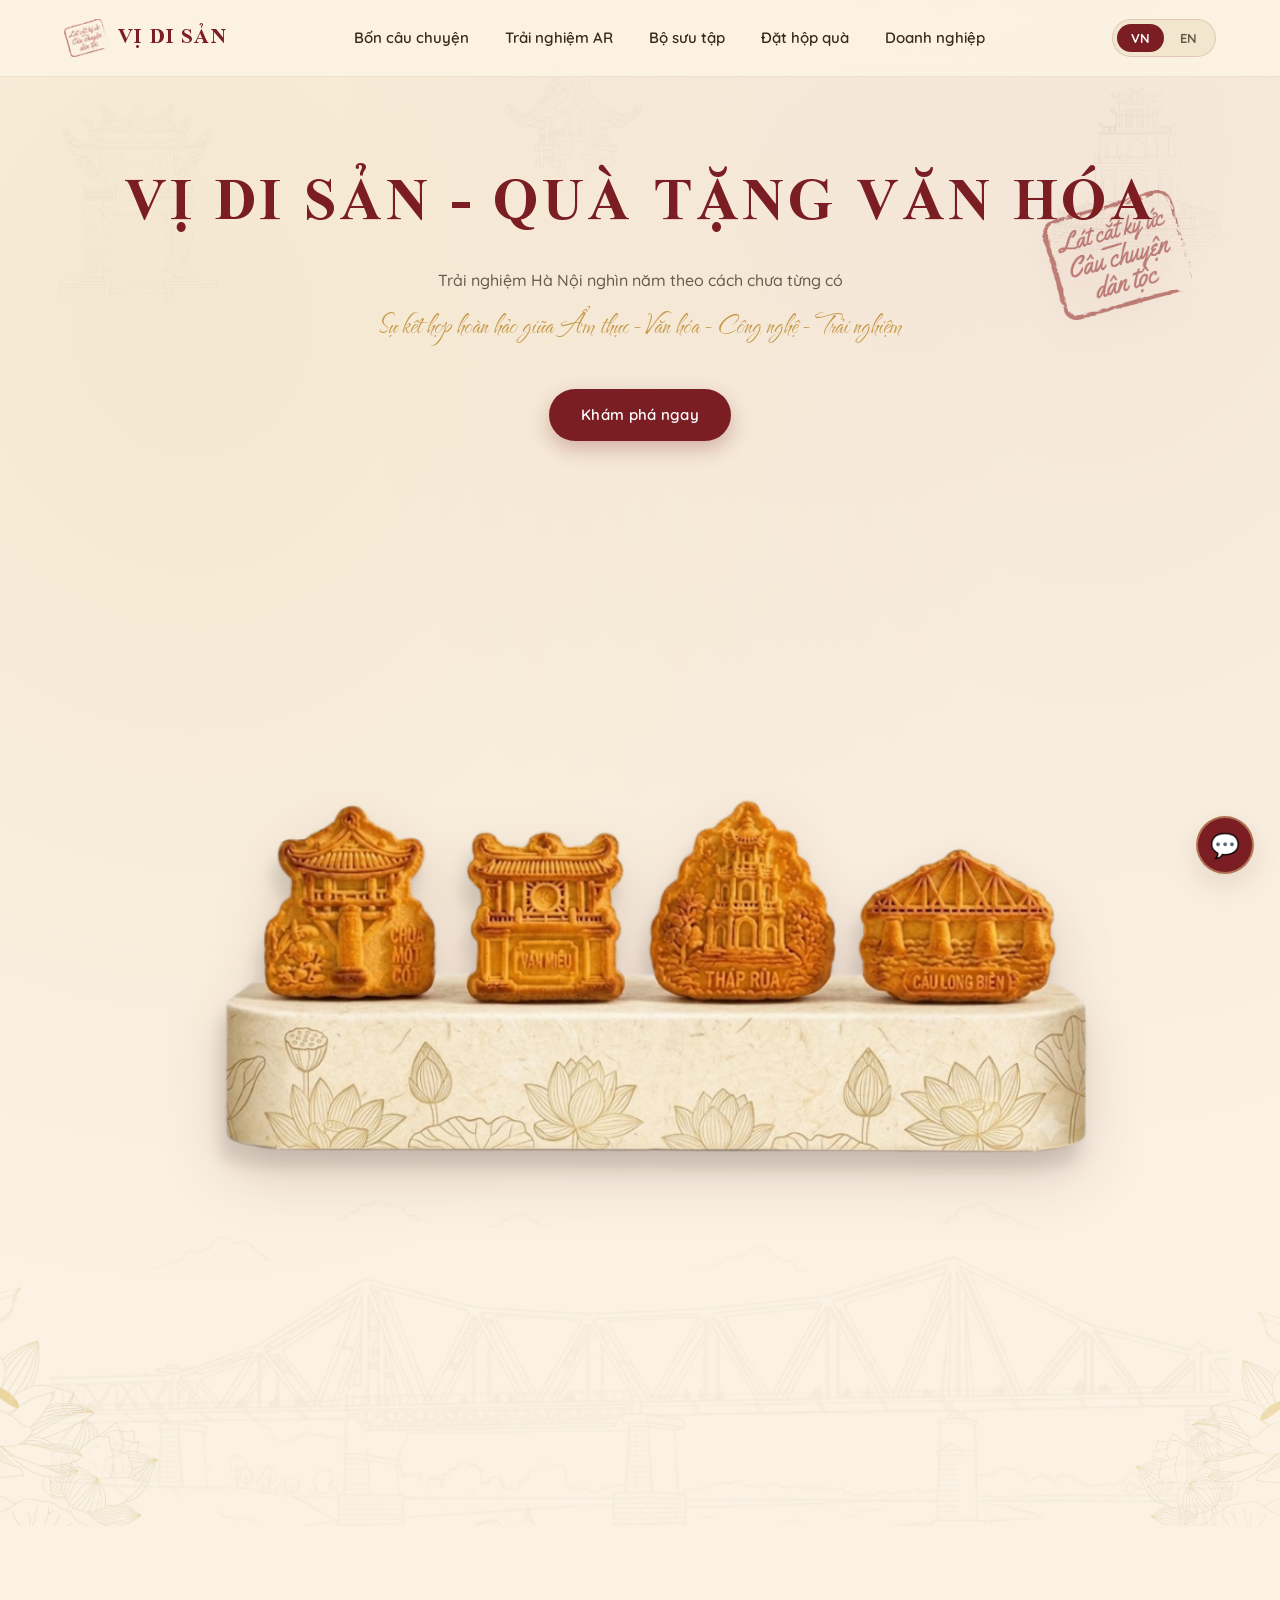
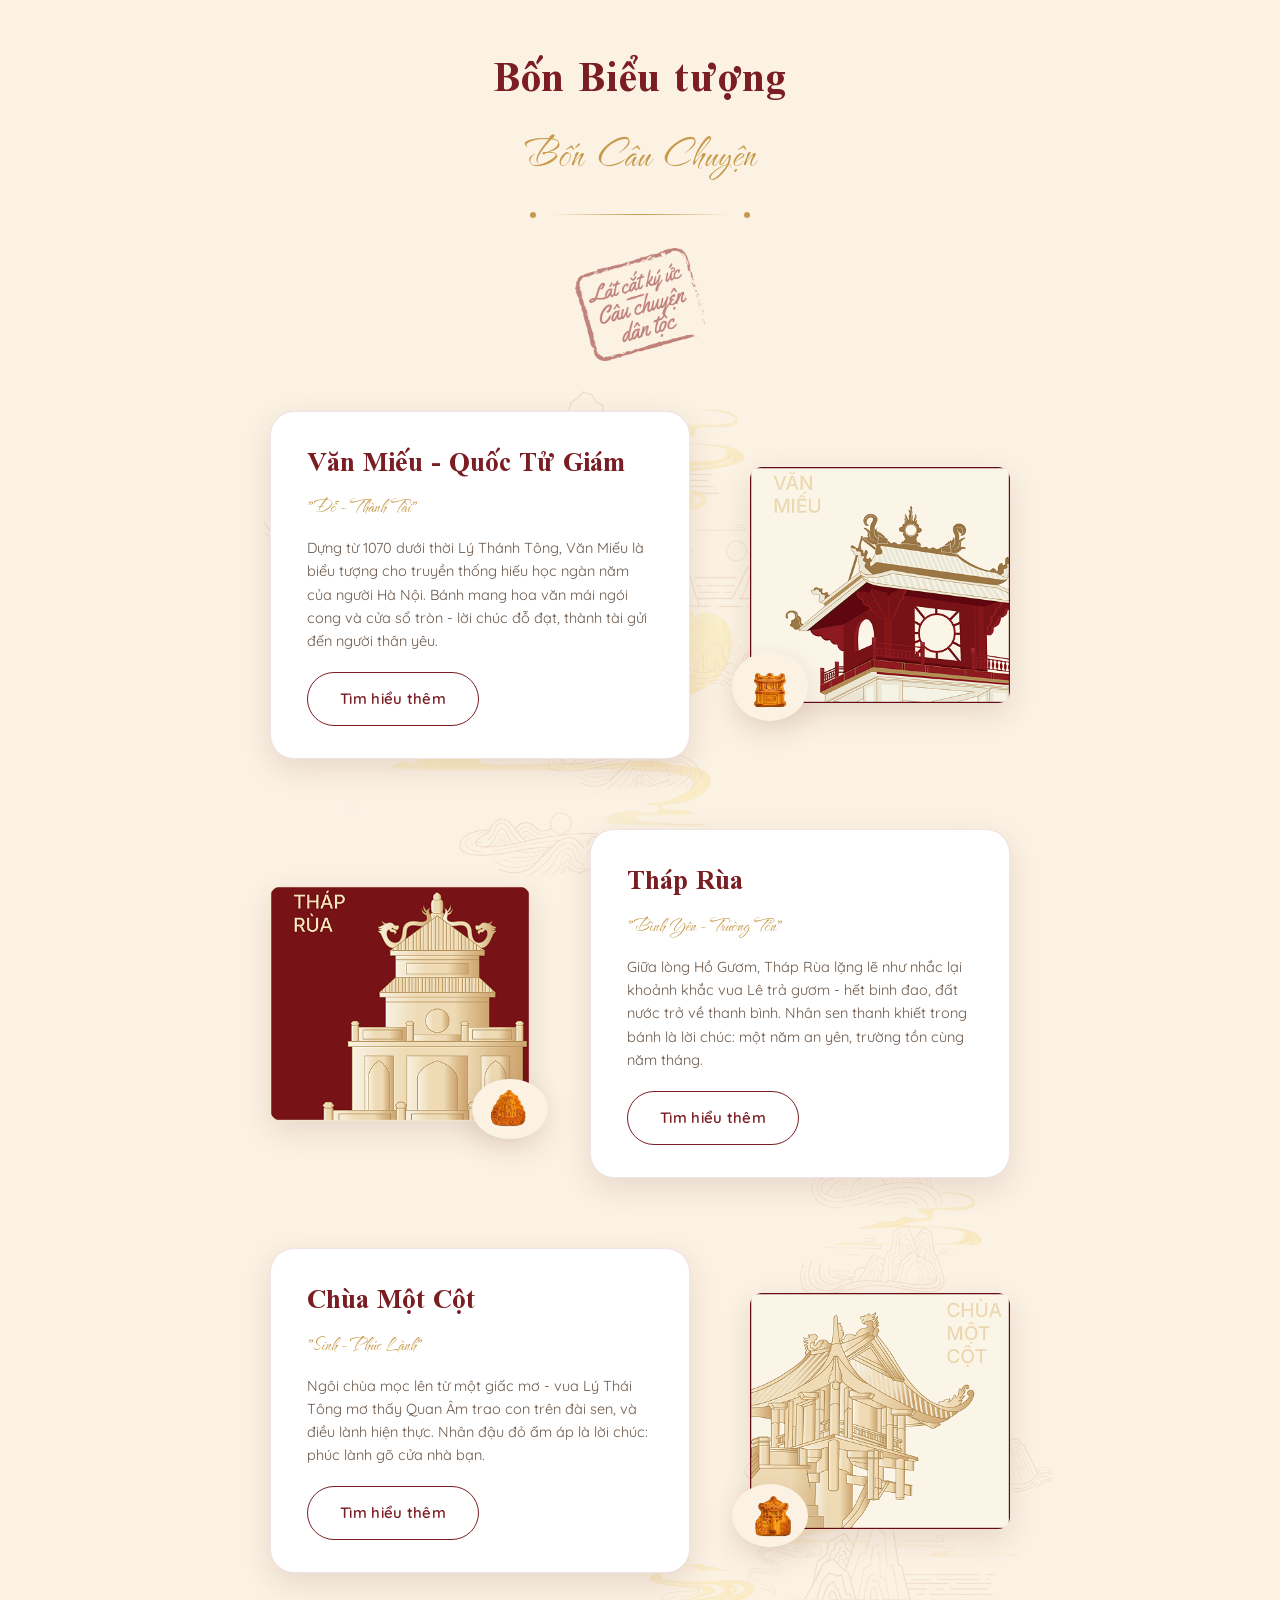
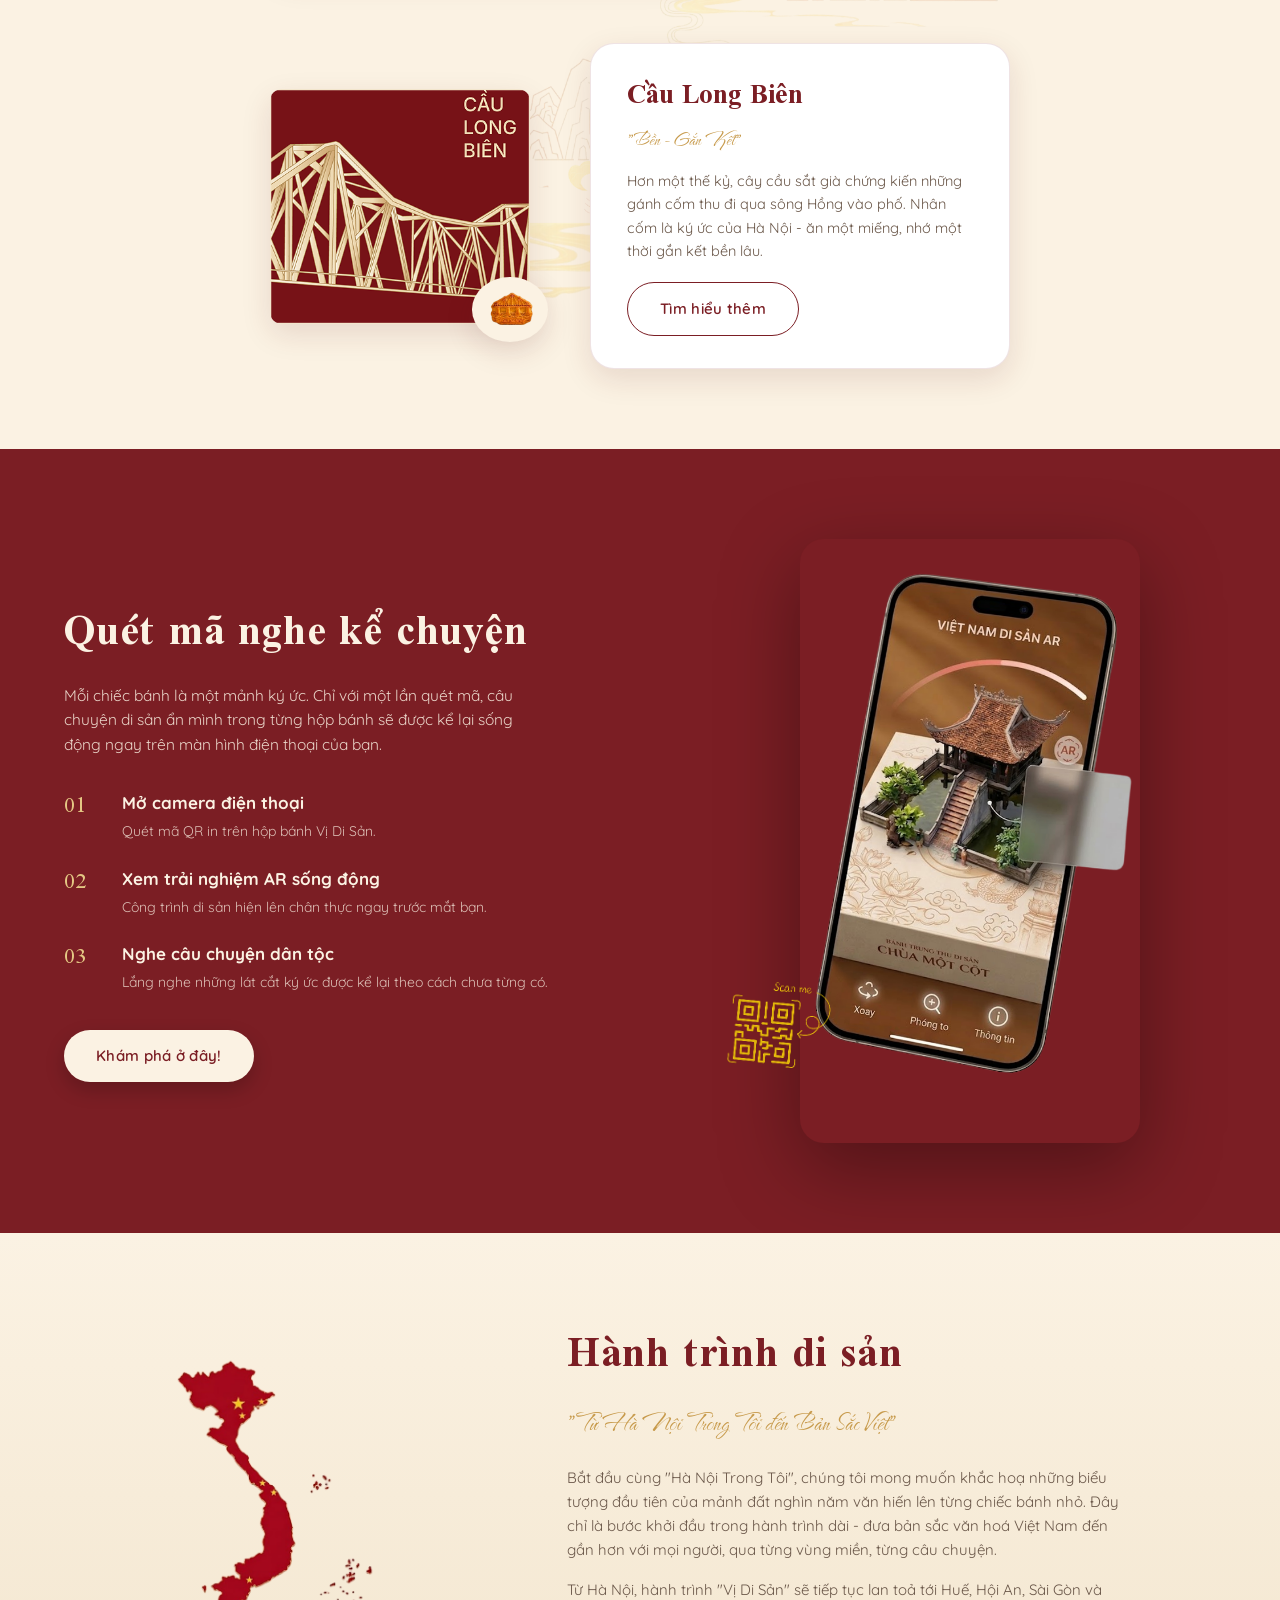
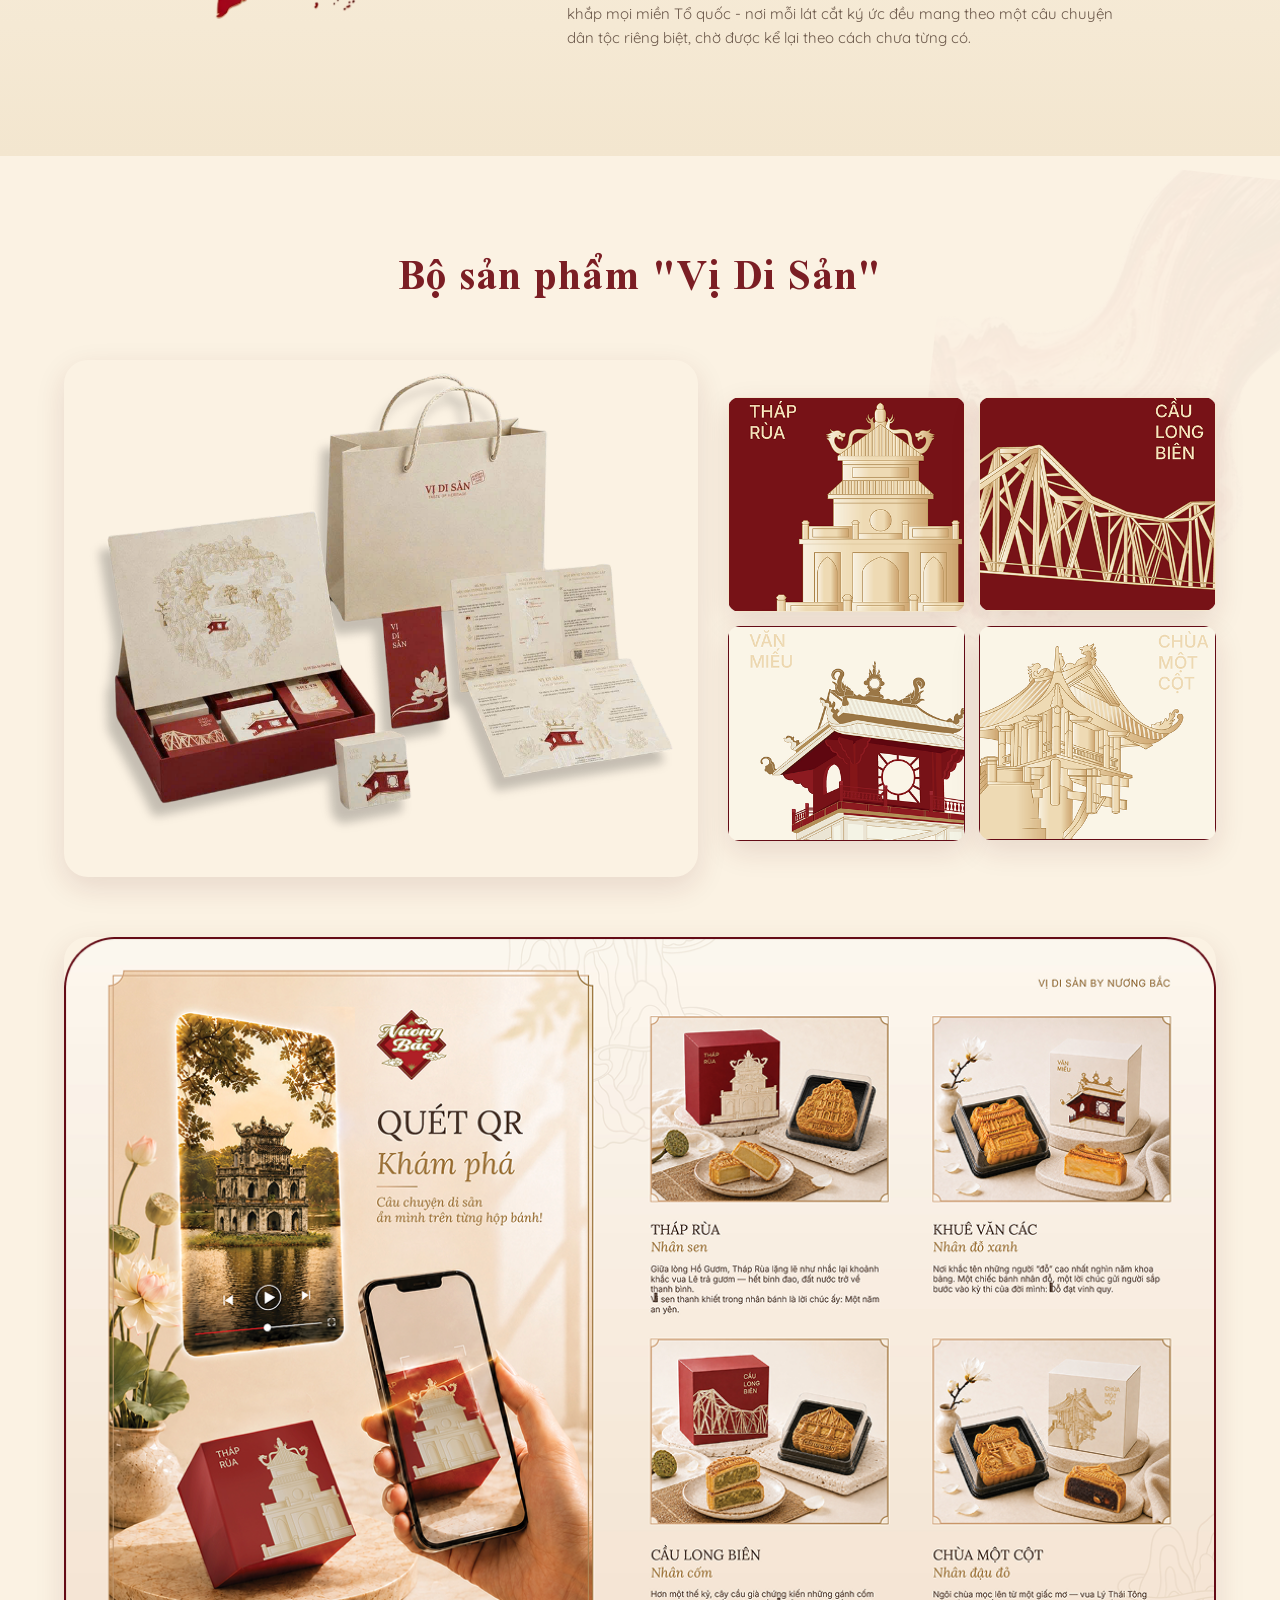
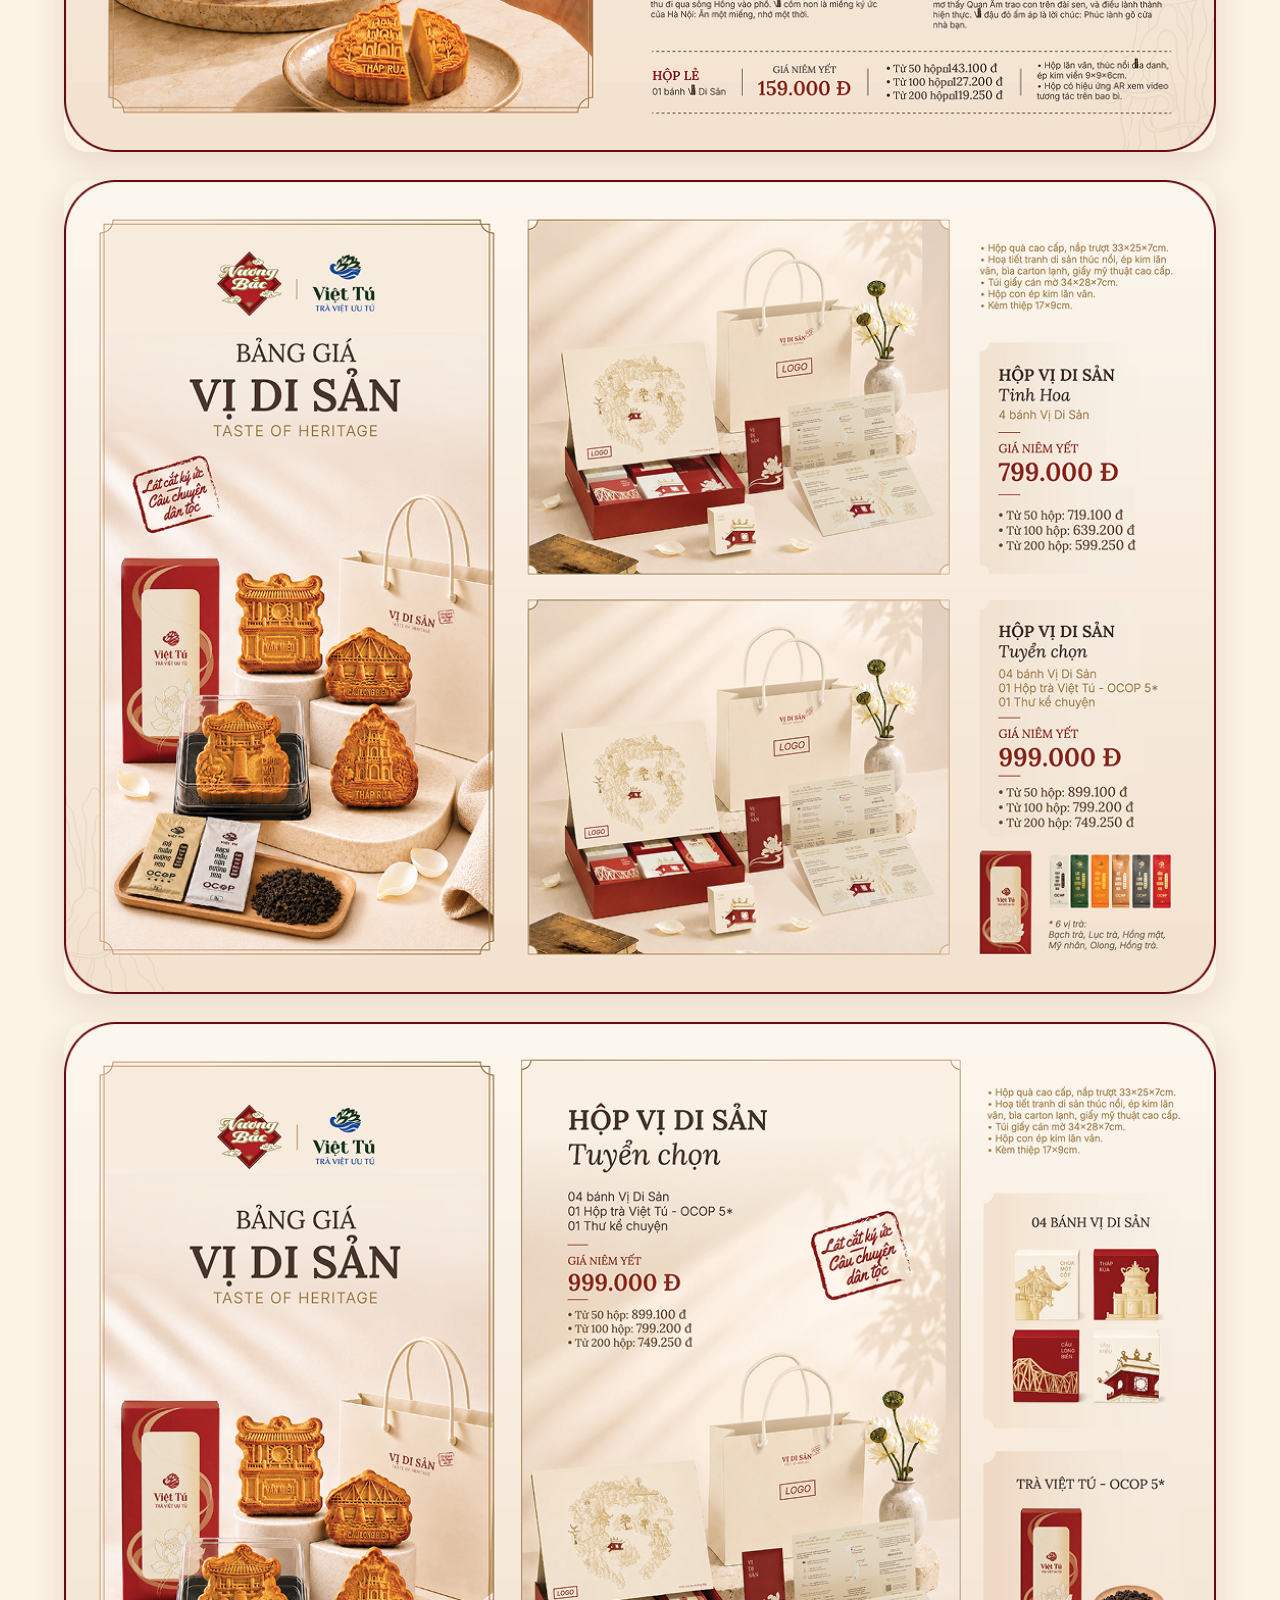
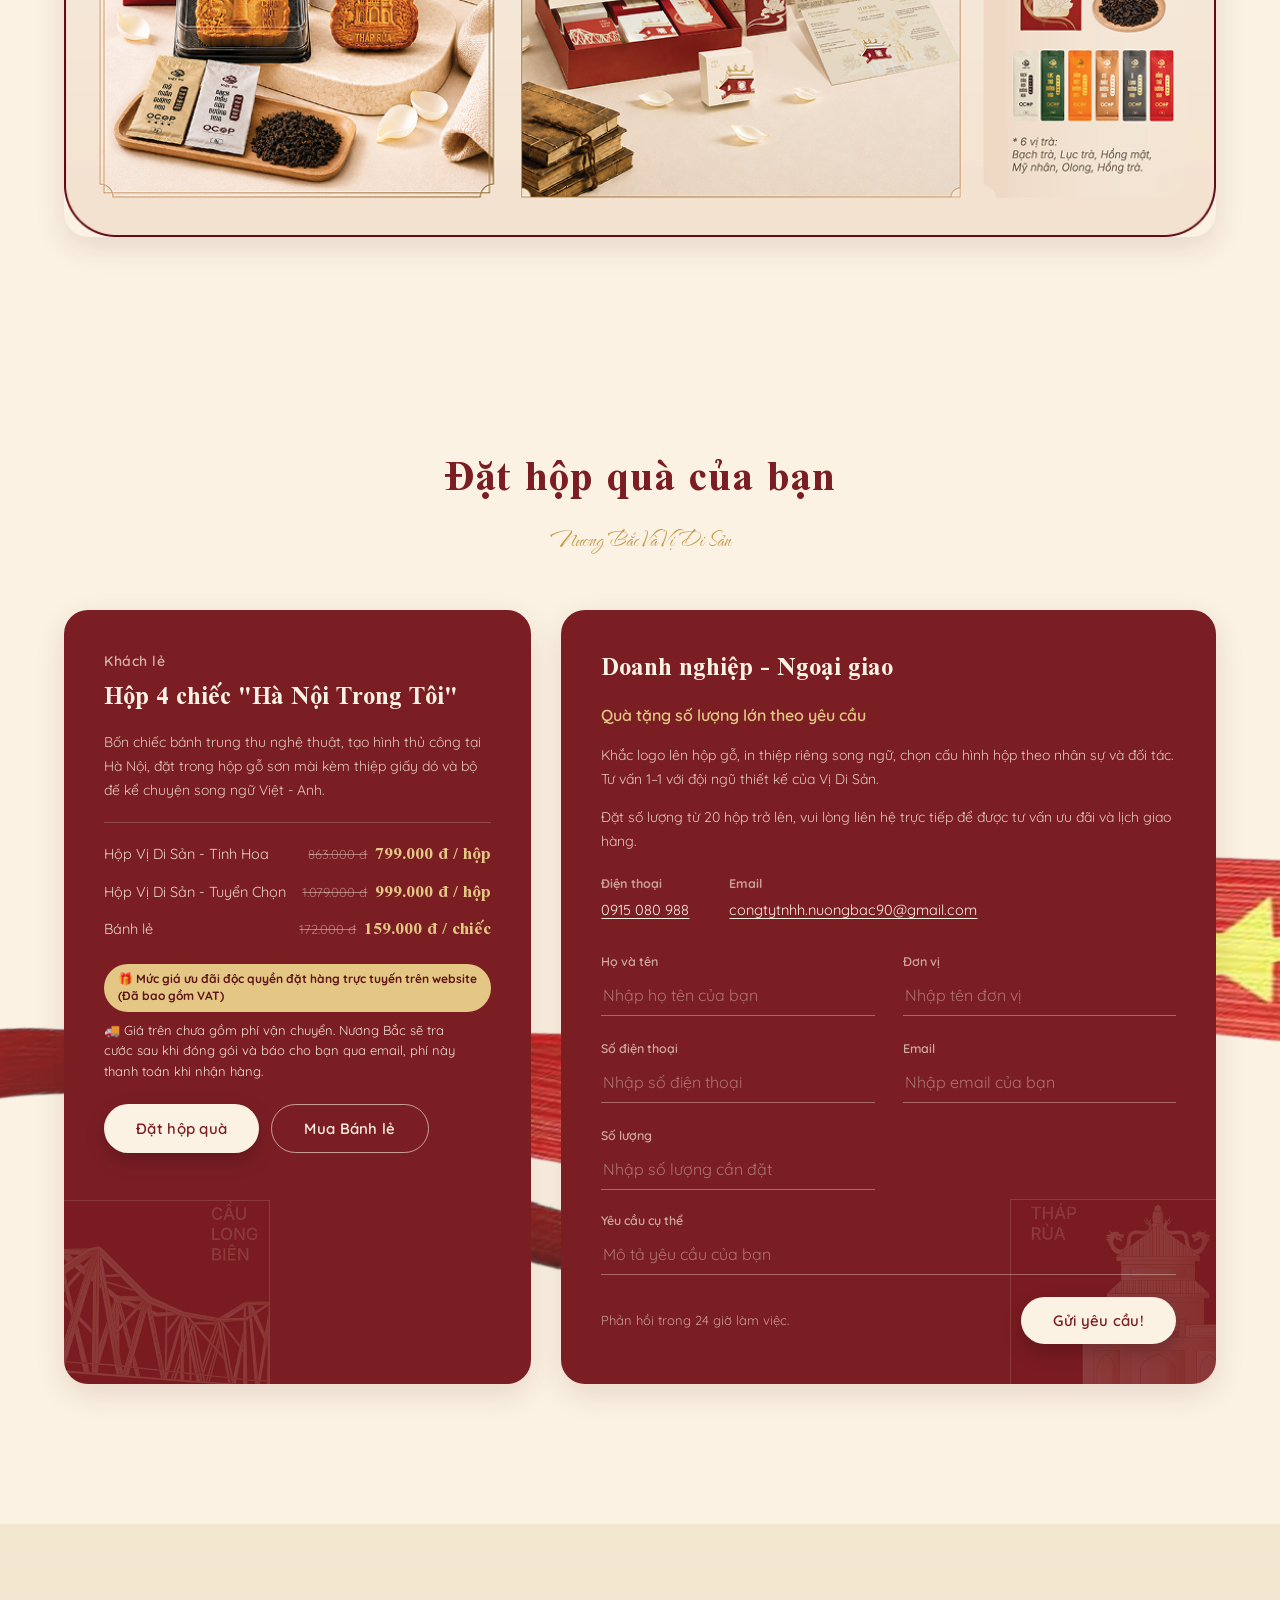
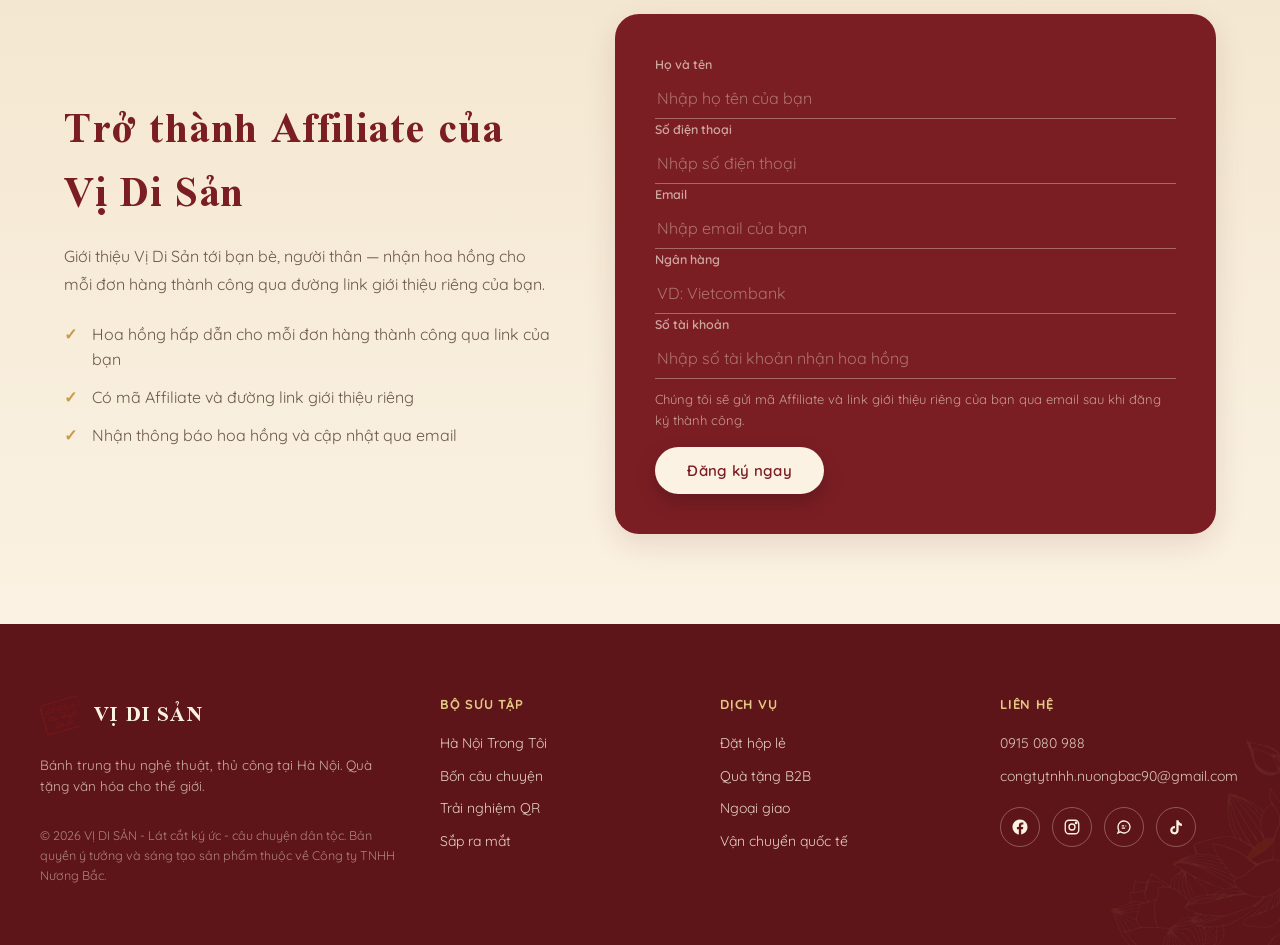
==== commit 7a9f54bb: "Update index.html" ====
--- a/index.html
+++ b/index.html
@@ -28,9 +28,16 @@
 
     <nav class="nav" id="mainNav">
       <ul class="nav__list">
-        <li><a href="#san-pham" class="nav__link" data-i18n="nav_collection">Bộ sưu tập</a></li>
+        <!-- Thứ tự các mục PHẢI khớp thứ tự section thật trên trang (xem
+             các thẻ <section id="..."> bên dưới): bon-cau-chuyen ->
+             trai-nghiem-ar -> san-pham -> dat-hop-qua -> doanh-nghiep.
+             Trước đây "Bộ sưu tập" (san-pham) đứng đầu menu nhưng section
+             của nó lại nằm SAU "Bốn câu chuyện" và "Trải nghiệm AR" trong
+             trang -> bấm lần lượt từ trái sang phải bị nhảy lên xuống
+             ngược chiều, gây khó chịu. -->
         <li><a href="#bon-cau-chuyen" class="nav__link" data-i18n="nav_stories">Bốn câu chuyện</a></li>
         <li><a href="#trai-nghiem-ar" class="nav__link" data-i18n="nav_ar">Trải nghiệm AR</a></li>
+        <li><a href="#san-pham" class="nav__link" data-i18n="nav_collection">Bộ sưu tập</a></li>
         <li><a href="#dat-hop-qua" class="nav__link" data-i18n="nav_order">Đặt hộp quà</a></li>
         <li><a href="#doanh-nghiep" class="nav__link" data-i18n="nav_business">Doanh nghiệp</a></li>
       </ul>
@@ -366,20 +373,20 @@
 
               <div class="order-card__grid">
                 <div class="order-card__field order-card__field--underline">
-                  <label for="hoTen" data-i18n="label_fullname">Họ và tên</label>
-                  <input type="text" id="hoTen" name="hoTen" placeholder="Nhập họ tên của bạn" data-i18n-placeholder="placeholder_fullname" required>
+                  <label for="hoTen" class="label--required" data-i18n="label_fullname">Họ và tên</label>
+                  <input type="text" id="hoTen" name="hoTen" placeholder="Nhập họ tên của bạn" data-i18n-placeholder="placeholder_fullname" maxlength="80" required>
                 </div>
                 <div class="order-card__field order-card__field--underline">
                   <label for="donVi" data-i18n="label_company">Đơn vị</label>
-                  <input type="text" id="donVi" name="donVi" placeholder="Nhập tên đơn vị" data-i18n-placeholder="placeholder_company">
+                  <input type="text" id="donVi" name="donVi" placeholder="Nhập tên đơn vị" data-i18n-placeholder="placeholder_company" maxlength="120">
                 </div>
                 <div class="order-card__field order-card__field--underline">
-                  <label for="soDienThoaiDN" data-i18n="label_phone_required">Số điện thoại *</label>
-                  <input type="tel" id="soDienThoaiDN" name="soDienThoaiDN" placeholder="Nhập số điện thoại" data-i18n-placeholder="placeholder_phone" required>
+                  <label for="soDienThoaiDN" class="label--required" data-i18n="label_phone_required">Số điện thoại</label>
+                  <input type="tel" id="soDienThoaiDN" name="soDienThoaiDN" placeholder="Nhập số điện thoại" data-i18n-placeholder="placeholder_phone" inputmode="tel" maxlength="15" required>
                 </div>
                 <div class="order-card__field order-card__field--underline">
                   <label for="email" data-i18n="label_email">Email</label>
-                  <input type="email" id="email" name="email" placeholder="Nhập email của bạn" data-i18n-placeholder="placeholder_email">
+                  <input type="email" id="email" name="email" placeholder="Nhập email của bạn" data-i18n-placeholder="placeholder_email" maxlength="120">
                 </div>
                 <div class="order-card__field order-card__field--underline">
                   <label for="soLuongDat" data-i18n="label_qty_order">Số lượng</label>
@@ -389,7 +396,7 @@
 
               <div class="order-card__field order-card__field--underline order-card__field--full">
                 <label for="yeuCau" data-i18n="label_request">Yêu cầu cụ thể</label>
-                <input type="text" id="yeuCau" name="yeuCau" placeholder="Mô tả yêu cầu của bạn" data-i18n-placeholder="placeholder_request">
+                <input type="text" id="yeuCau" name="yeuCau" placeholder="Mô tả yêu cầu của bạn" data-i18n-placeholder="placeholder_request" maxlength="500">
               </div>
 
               <div class="order-card__footer-row">
@@ -431,24 +438,24 @@
         <div class="order-card__body">
           <div class="order-card__form-fields" id="affiliateFormFields">
             <div class="order-card__field order-card__field--underline">
-              <label for="affHoTen" data-i18n="label_fullname">Họ và tên</label>
-              <input type="text" id="affHoTen" name="affHoTen" placeholder="Nhập họ tên của bạn" data-i18n-placeholder="placeholder_fullname" required>
+              <label for="affHoTen" class="label--required" data-i18n="label_fullname">Họ và tên</label>
+              <input type="text" id="affHoTen" name="affHoTen" placeholder="Nhập họ tên của bạn" data-i18n-placeholder="placeholder_fullname" maxlength="80" required>
             </div>
             <div class="order-card__field order-card__field--underline">
-              <label for="affSoDienThoai" data-i18n="label_phone_required">Số điện thoại *</label>
-              <input type="tel" id="affSoDienThoai" name="affSoDienThoai" placeholder="Nhập số điện thoại" data-i18n-placeholder="placeholder_phone" required>
+              <label for="affSoDienThoai" class="label--required" data-i18n="label_phone_required">Số điện thoại</label>
+              <input type="tel" id="affSoDienThoai" name="affSoDienThoai" placeholder="Nhập số điện thoại" data-i18n-placeholder="placeholder_phone" inputmode="tel" maxlength="15" required>
             </div>
             <div class="order-card__field order-card__field--underline">
-              <label for="affEmail" data-i18n="label_email">Email</label>
-              <input type="email" id="affEmail" name="affEmail" placeholder="Nhập email của bạn" data-i18n-placeholder="placeholder_email" required>
+              <label for="affEmail" class="label--required" data-i18n="label_email">Email</label>
+              <input type="email" id="affEmail" name="affEmail" placeholder="Nhập email của bạn" data-i18n-placeholder="placeholder_email" maxlength="120" required>
             </div>
             <div class="order-card__field order-card__field--underline">
-              <label for="affNganHang" data-i18n="label_bank">Ngân hàng</label>
-              <input type="text" id="affNganHang" name="affNganHang" placeholder="VD: Vietcombank" data-i18n-placeholder="placeholder_bank" required>
+              <label for="affNganHang" class="label--required" data-i18n="label_bank">Ngân hàng</label>
+              <input type="text" id="affNganHang" name="affNganHang" placeholder="VD: Vietcombank" data-i18n-placeholder="placeholder_bank" maxlength="60" required>
             </div>
             <div class="order-card__field order-card__field--underline">
-              <label for="affSoTaiKhoan" data-i18n="label_bank_account">Số tài khoản</label>
-              <input type="text" id="affSoTaiKhoan" name="affSoTaiKhoan" placeholder="Nhập số tài khoản nhận hoa hồng" data-i18n-placeholder="placeholder_bank_account" required>
+              <label for="affSoTaiKhoan" class="label--required" data-i18n="label_bank_account">Số tài khoản</label>
+              <input type="text" id="affSoTaiKhoan" name="affSoTaiKhoan" placeholder="Nhập số tài khoản nhận hoa hồng" data-i18n-placeholder="placeholder_bank_account" inputmode="numeric" maxlength="30" required>
             </div>
 
             <div class="order-card__footer-row">
@@ -511,23 +518,23 @@
 
         <div class="order-modal__fields" id="modalFormFields">
           <div class="order-modal__field">
-            <label for="modalHoTen" data-i18n="label_fullname">Họ và tên</label>
-            <input type="text" id="modalHoTen" name="hoTen" placeholder="Nhập họ tên của bạn" data-i18n-placeholder="placeholder_fullname" required>
+            <label for="modalHoTen" class="label--required" data-i18n="label_fullname">Họ và tên</label>
+            <input type="text" id="modalHoTen" name="hoTen" placeholder="Nhập họ tên của bạn" data-i18n-placeholder="placeholder_fullname" maxlength="80" required>
           </div>
 
           <div class="order-modal__field">
-            <label for="modalDienThoai" data-i18n="label_phone">Điện thoại</label>
-            <input type="tel" id="modalDienThoai" name="dienThoai" placeholder="Nhập số điện thoại" data-i18n-placeholder="placeholder_phone" required>
+            <label for="modalDienThoai" class="label--required" data-i18n="label_phone">Điện thoại</label>
+            <input type="tel" id="modalDienThoai" name="dienThoai" placeholder="Nhập số điện thoại" data-i18n-placeholder="placeholder_phone" inputmode="tel" maxlength="15" required>
           </div>
 
           <div class="order-modal__field">
-            <label for="modalEmail" data-i18n="label_email">Email</label>
-            <input type="email" id="modalEmail" name="email" placeholder="Nhập email của bạn" data-i18n-placeholder="placeholder_email" required>
+            <label for="modalEmail" class="label--required" data-i18n="label_email">Email</label>
+            <input type="email" id="modalEmail" name="email" placeholder="Nhập email của bạn" data-i18n-placeholder="placeholder_email" maxlength="120" required>
           </div>
 
           <div class="order-modal__field">
-            <label for="modalDiaChi" data-i18n="label_address">Địa chỉ</label>
-            <input type="text" id="modalDiaChi" name="diaChi" placeholder="Nhập địa chỉ giao hàng" data-i18n-placeholder="placeholder_address" required>
+            <label for="modalDiaChi" class="label--required" data-i18n="label_address">Địa chỉ</label>
+            <input type="text" id="modalDiaChi" name="diaChi" placeholder="Nhập địa chỉ giao hàng" data-i18n-placeholder="placeholder_address" maxlength="200" required>
           </div>
 
           <div class="order-modal__row">
@@ -576,7 +583,7 @@
 
           <div class="order-modal__field">
             <label for="modalGhiChu" data-i18n="label_notes">Ghi chú</label>
-            <input type="text" id="modalGhiChu" name="ghiChu" placeholder="Ghi chú thêm (nếu có)" data-i18n-placeholder="placeholder_notes">
+            <input type="text" id="modalGhiChu" name="ghiChu" placeholder="Ghi chú thêm (nếu có)" data-i18n-placeholder="placeholder_notes" maxlength="300">
           </div>
 
           <p class="order-modal__note" data-i18n="modal_delivery_note">Giao nội thành Hà Nội trong 1-2 ngày.</p>
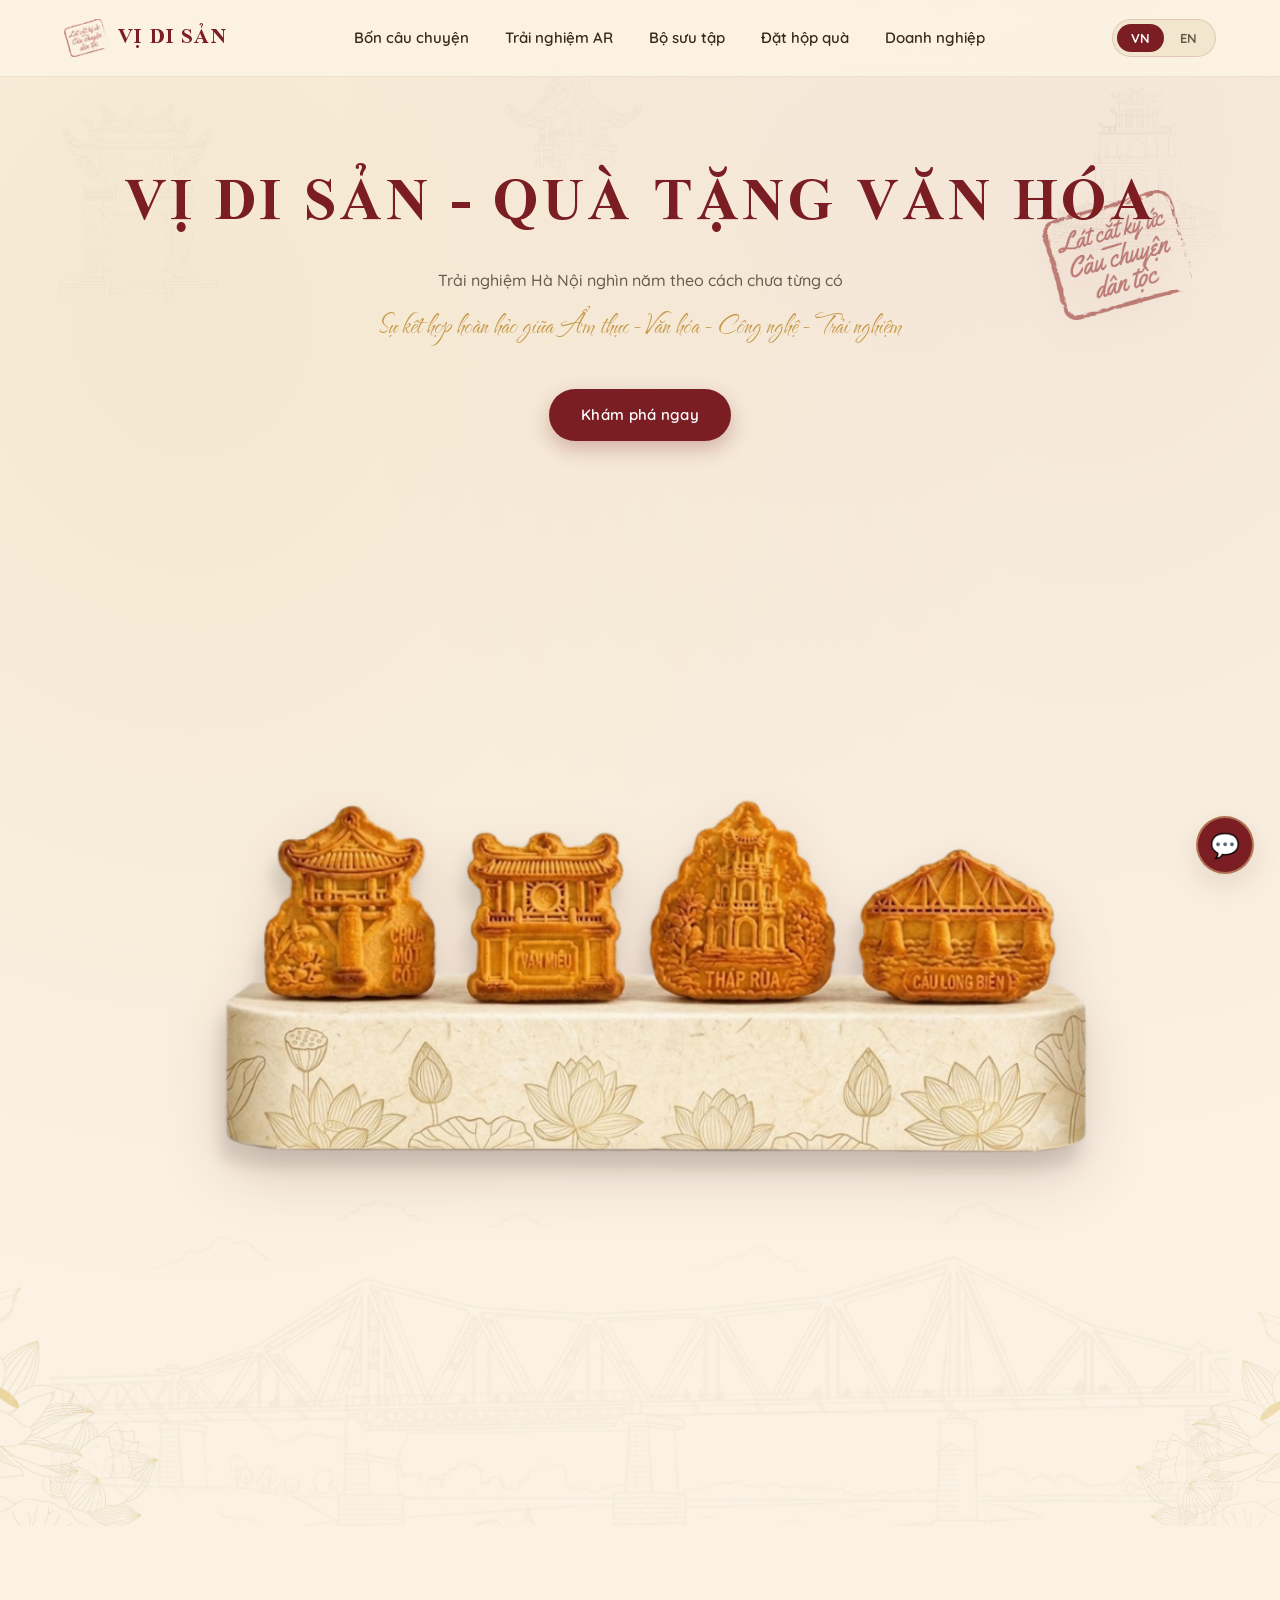
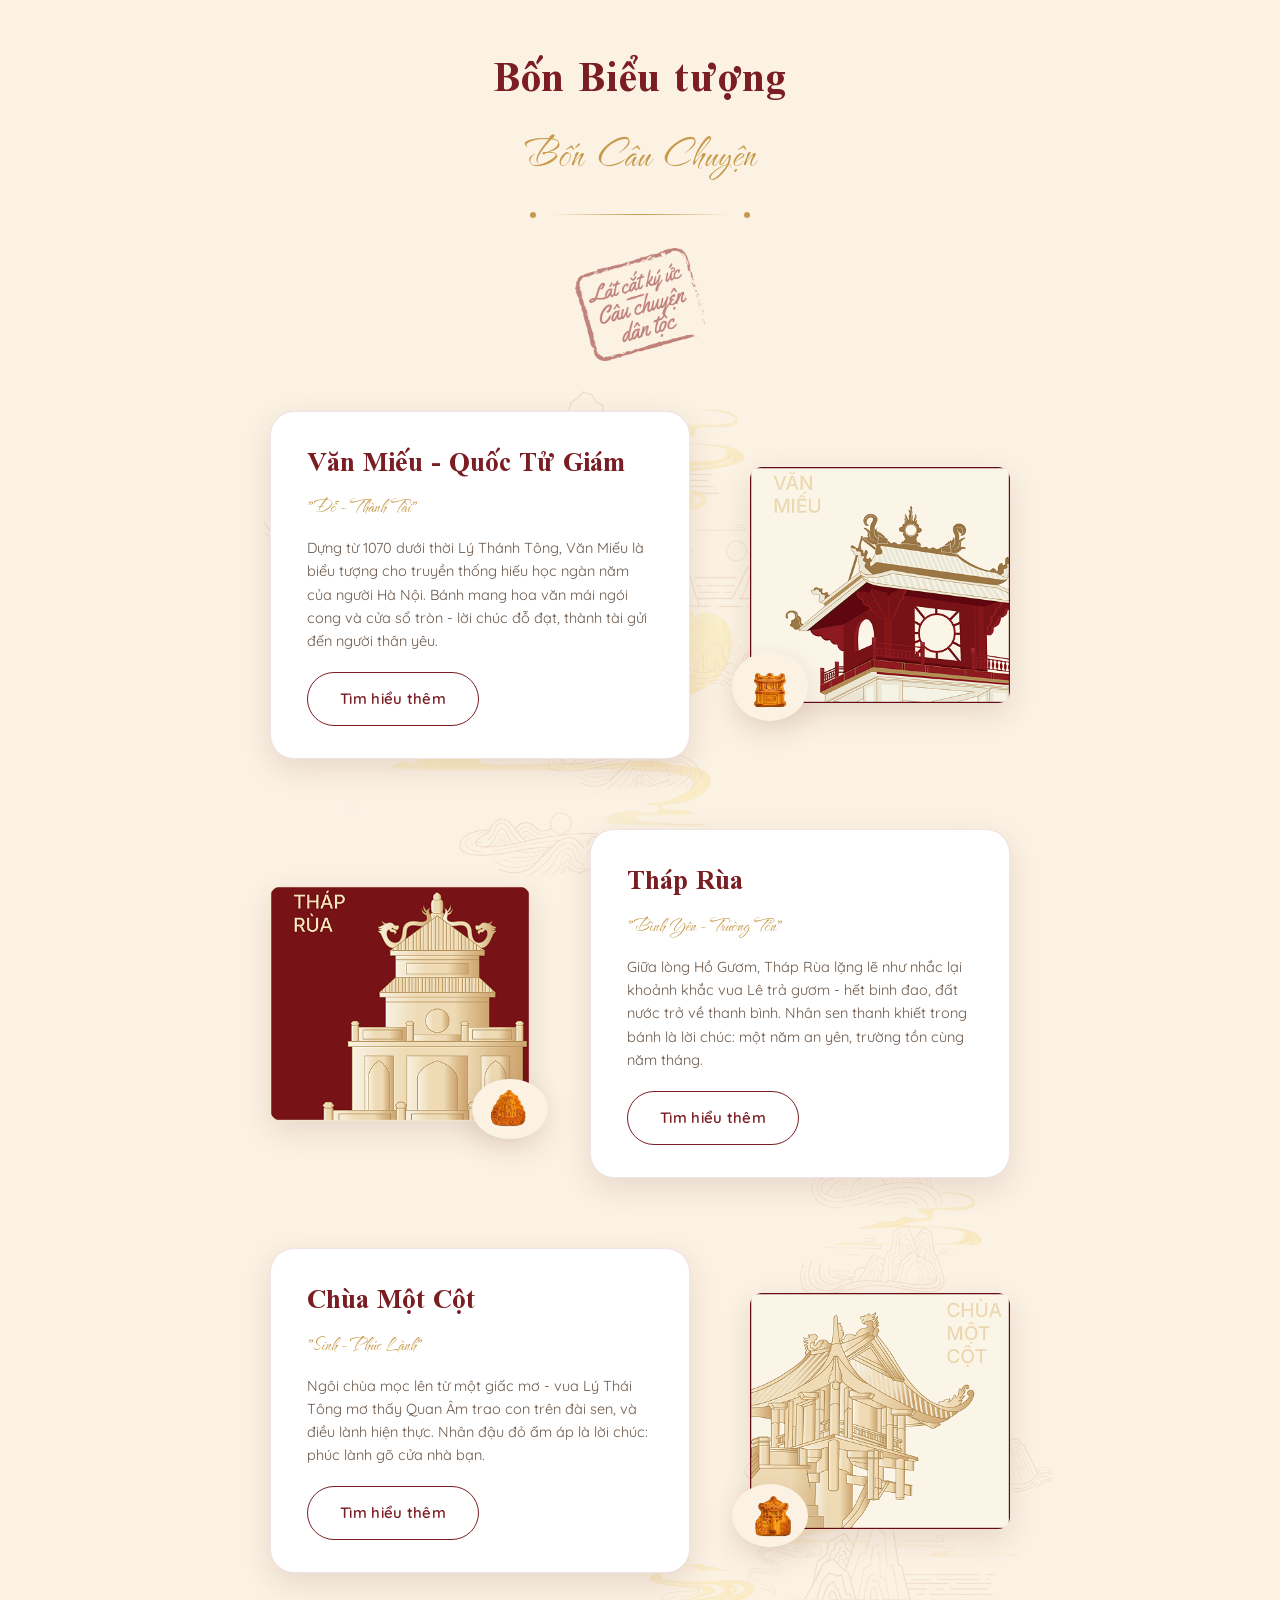
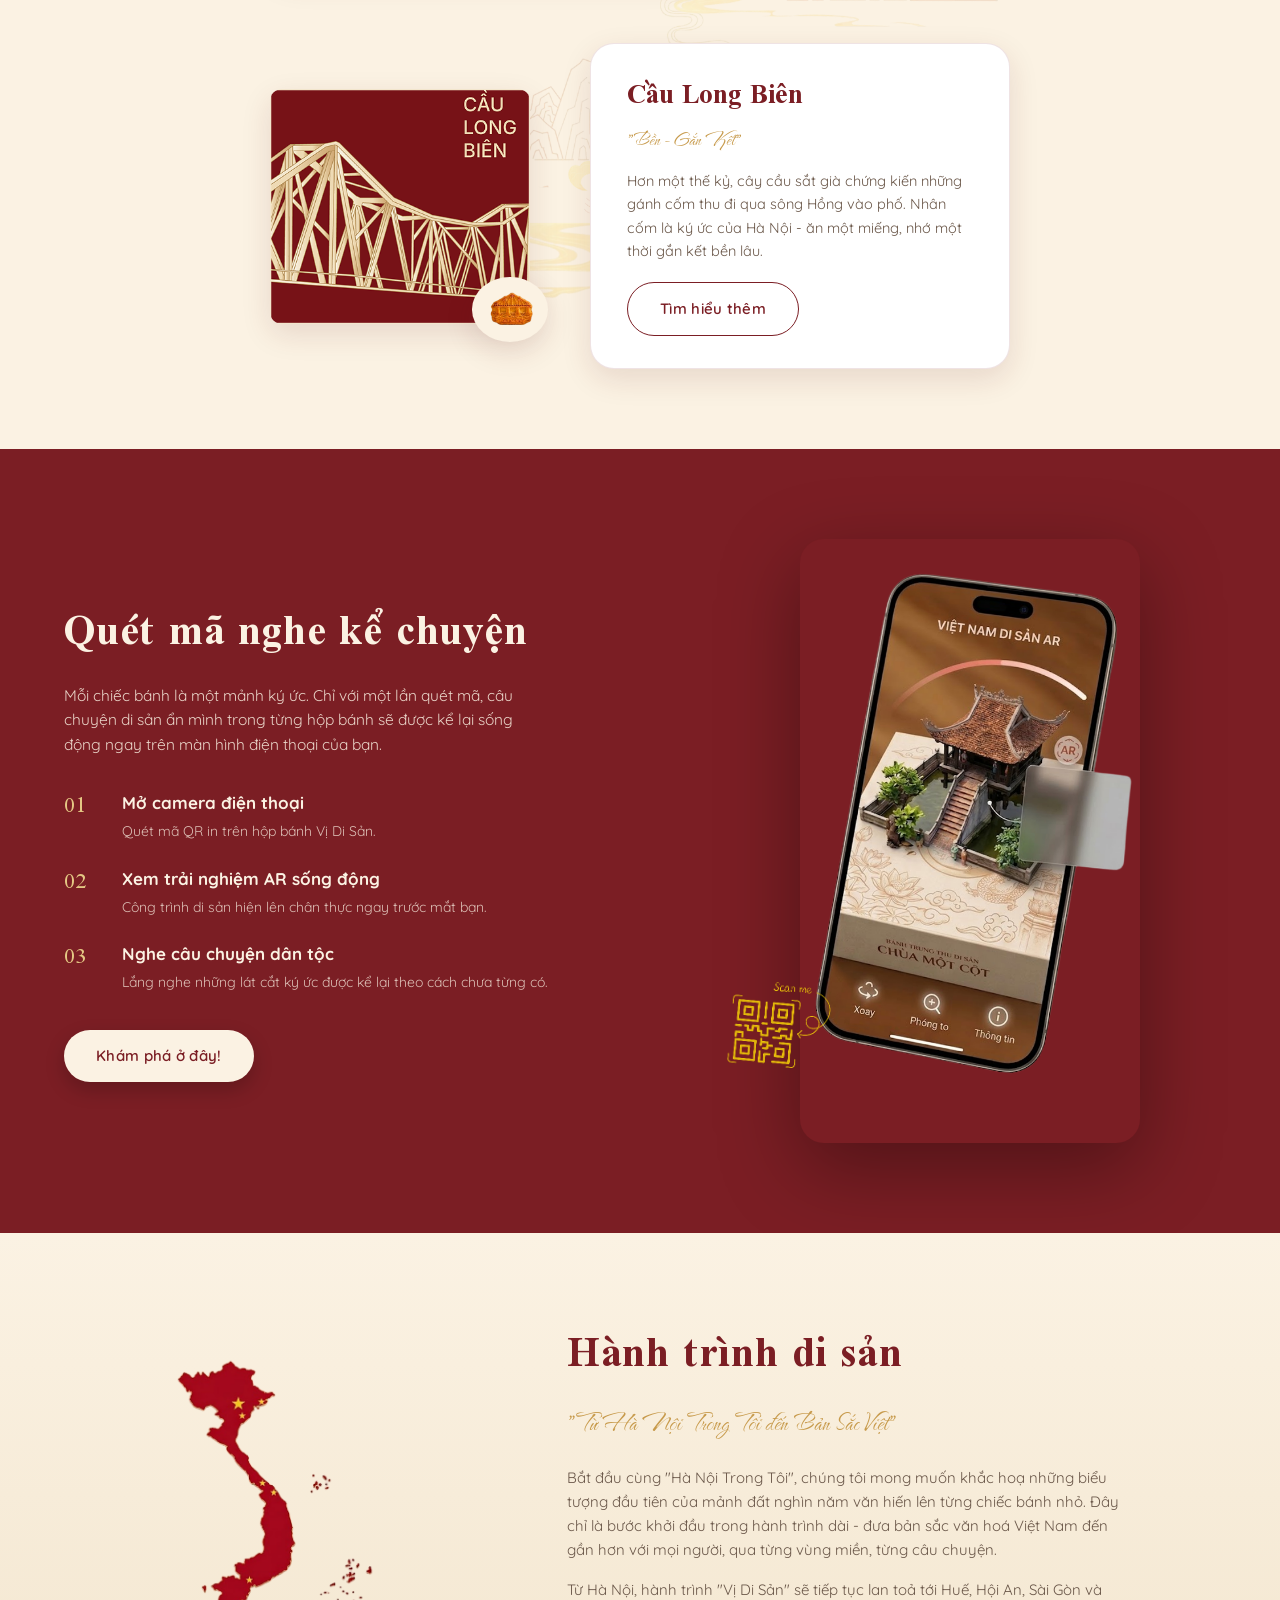
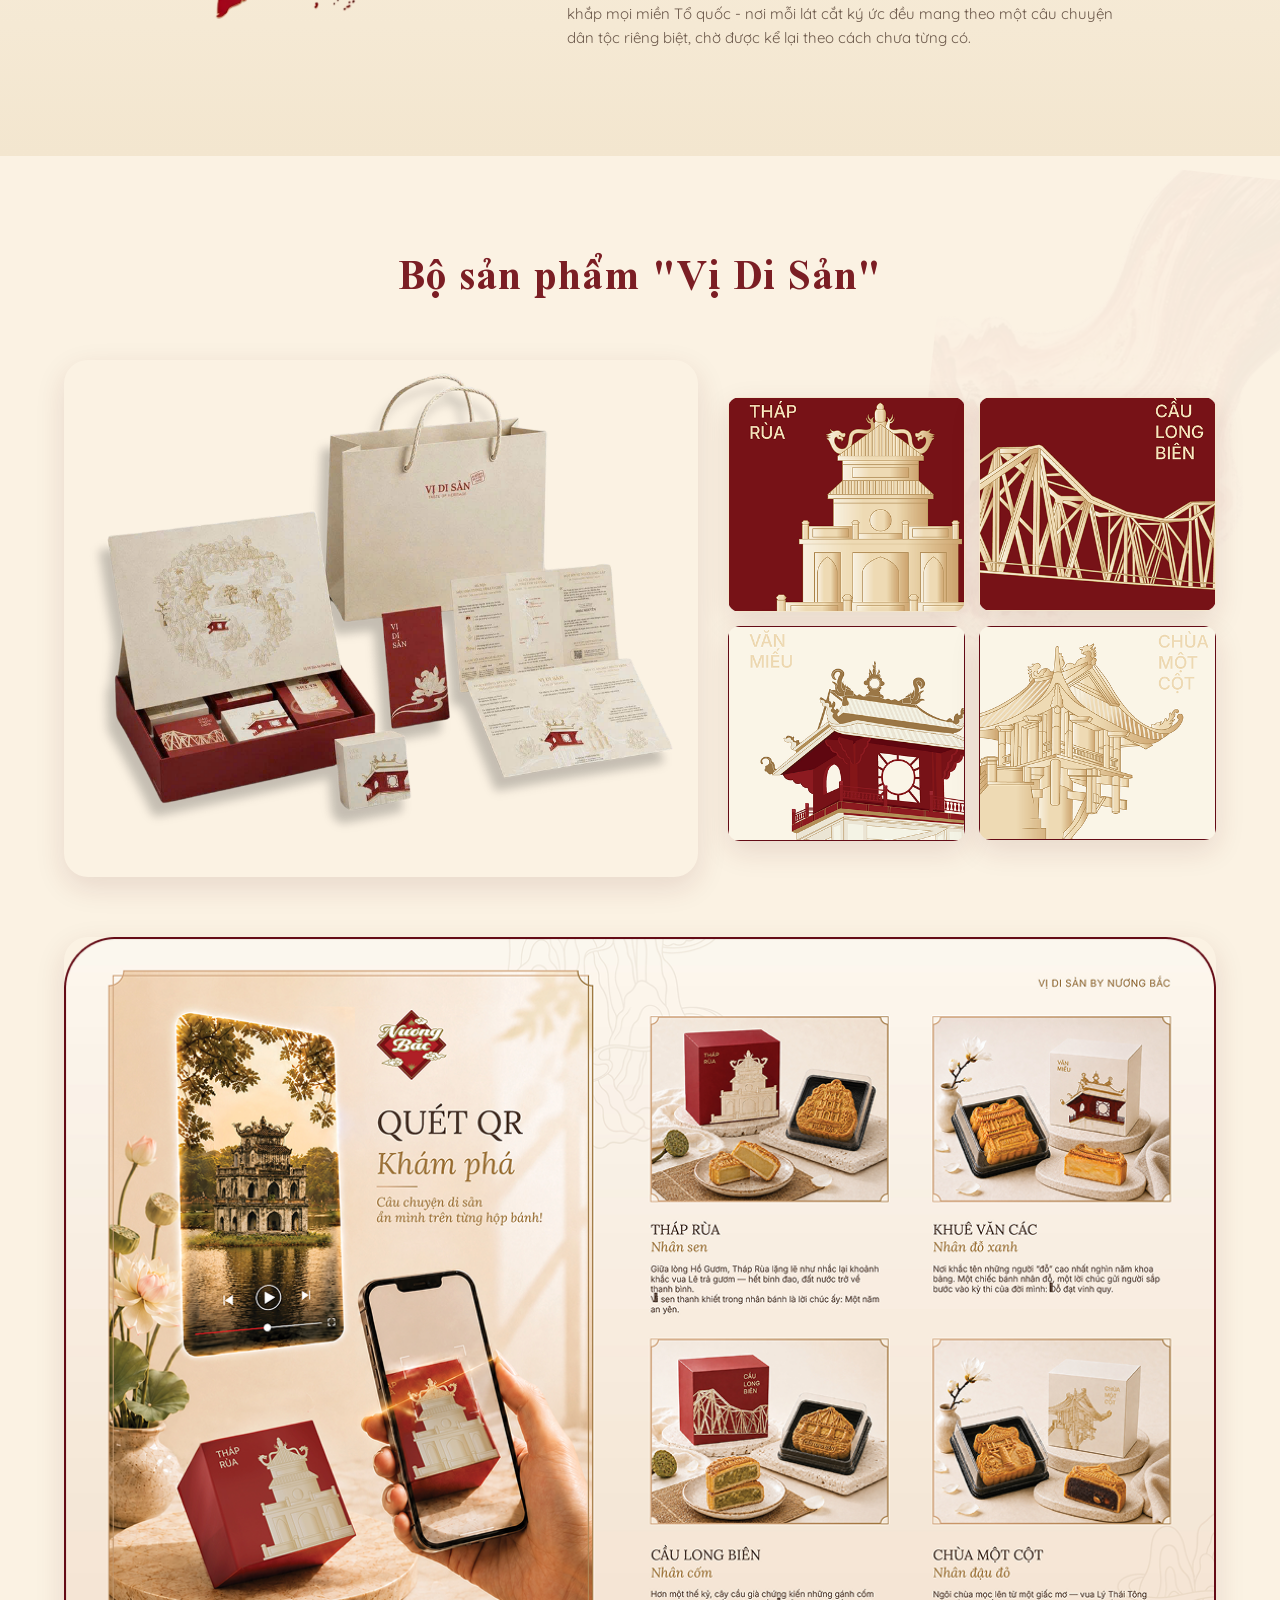
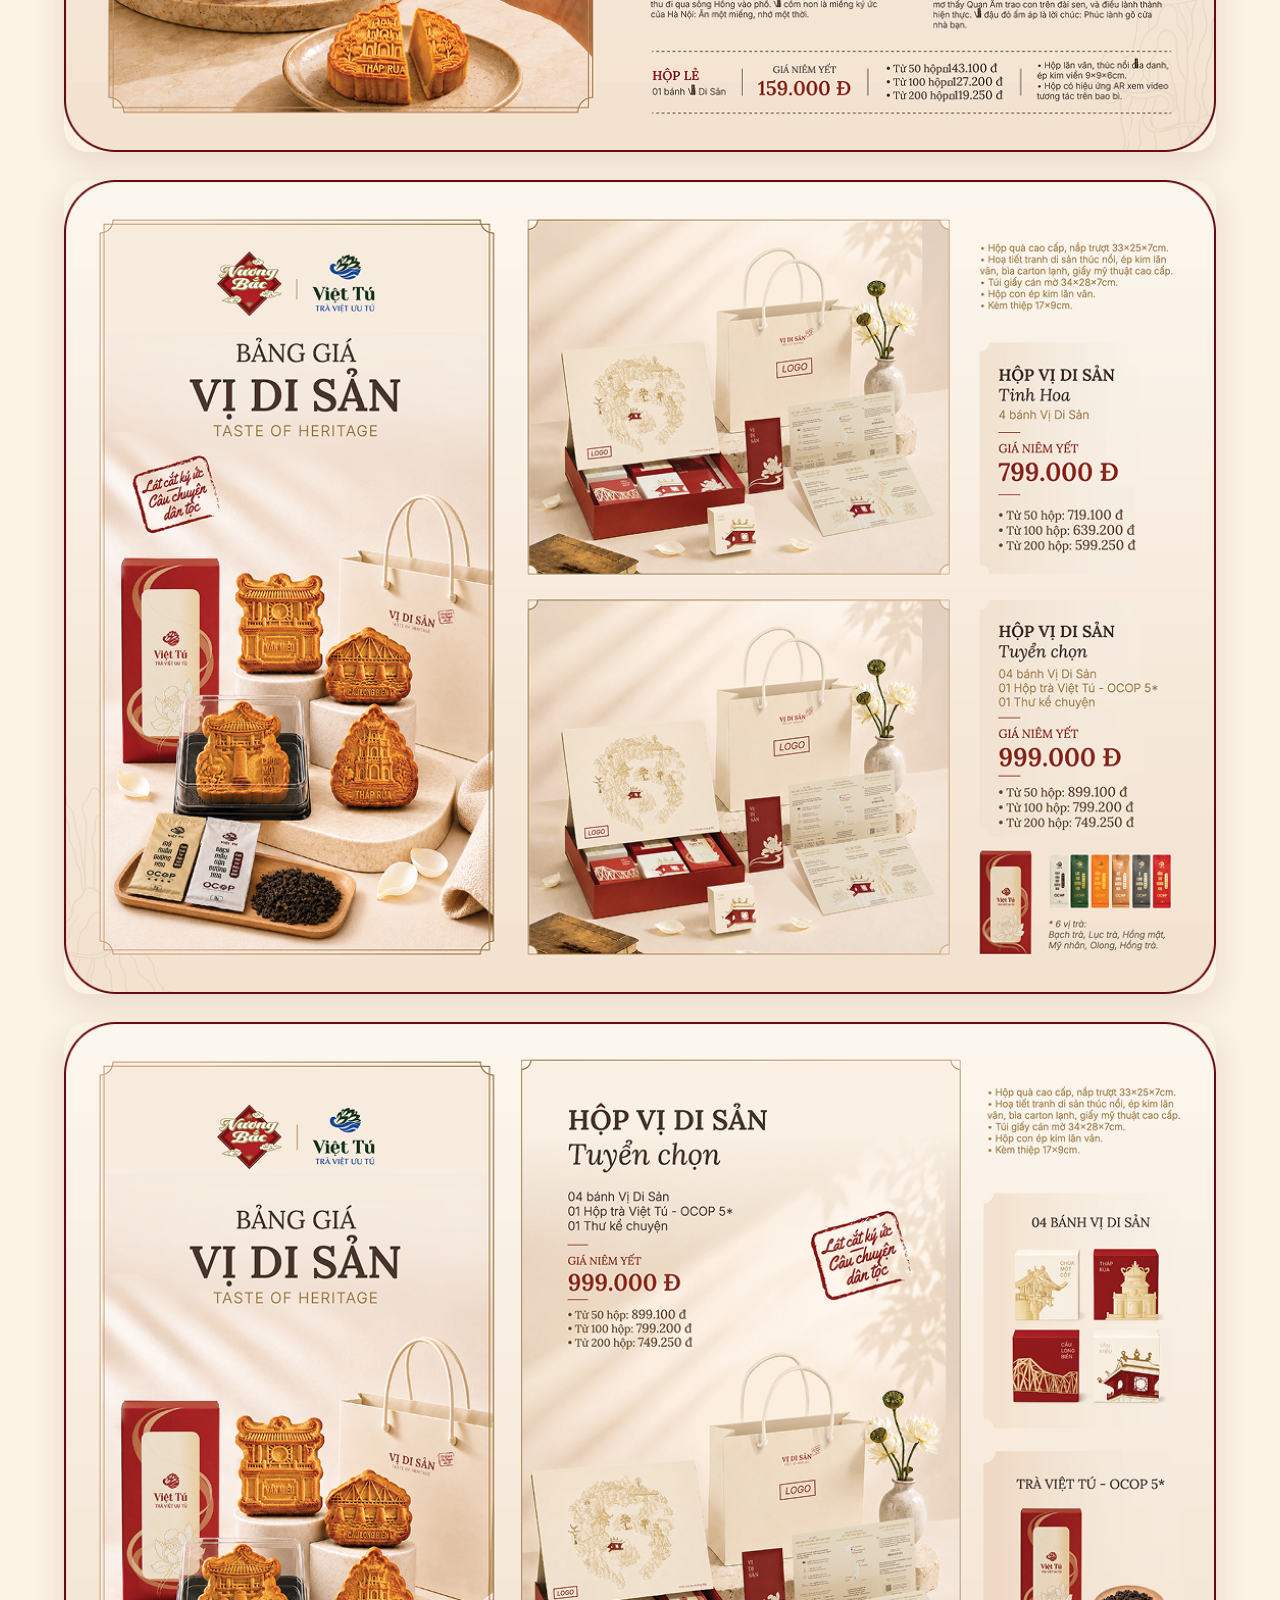
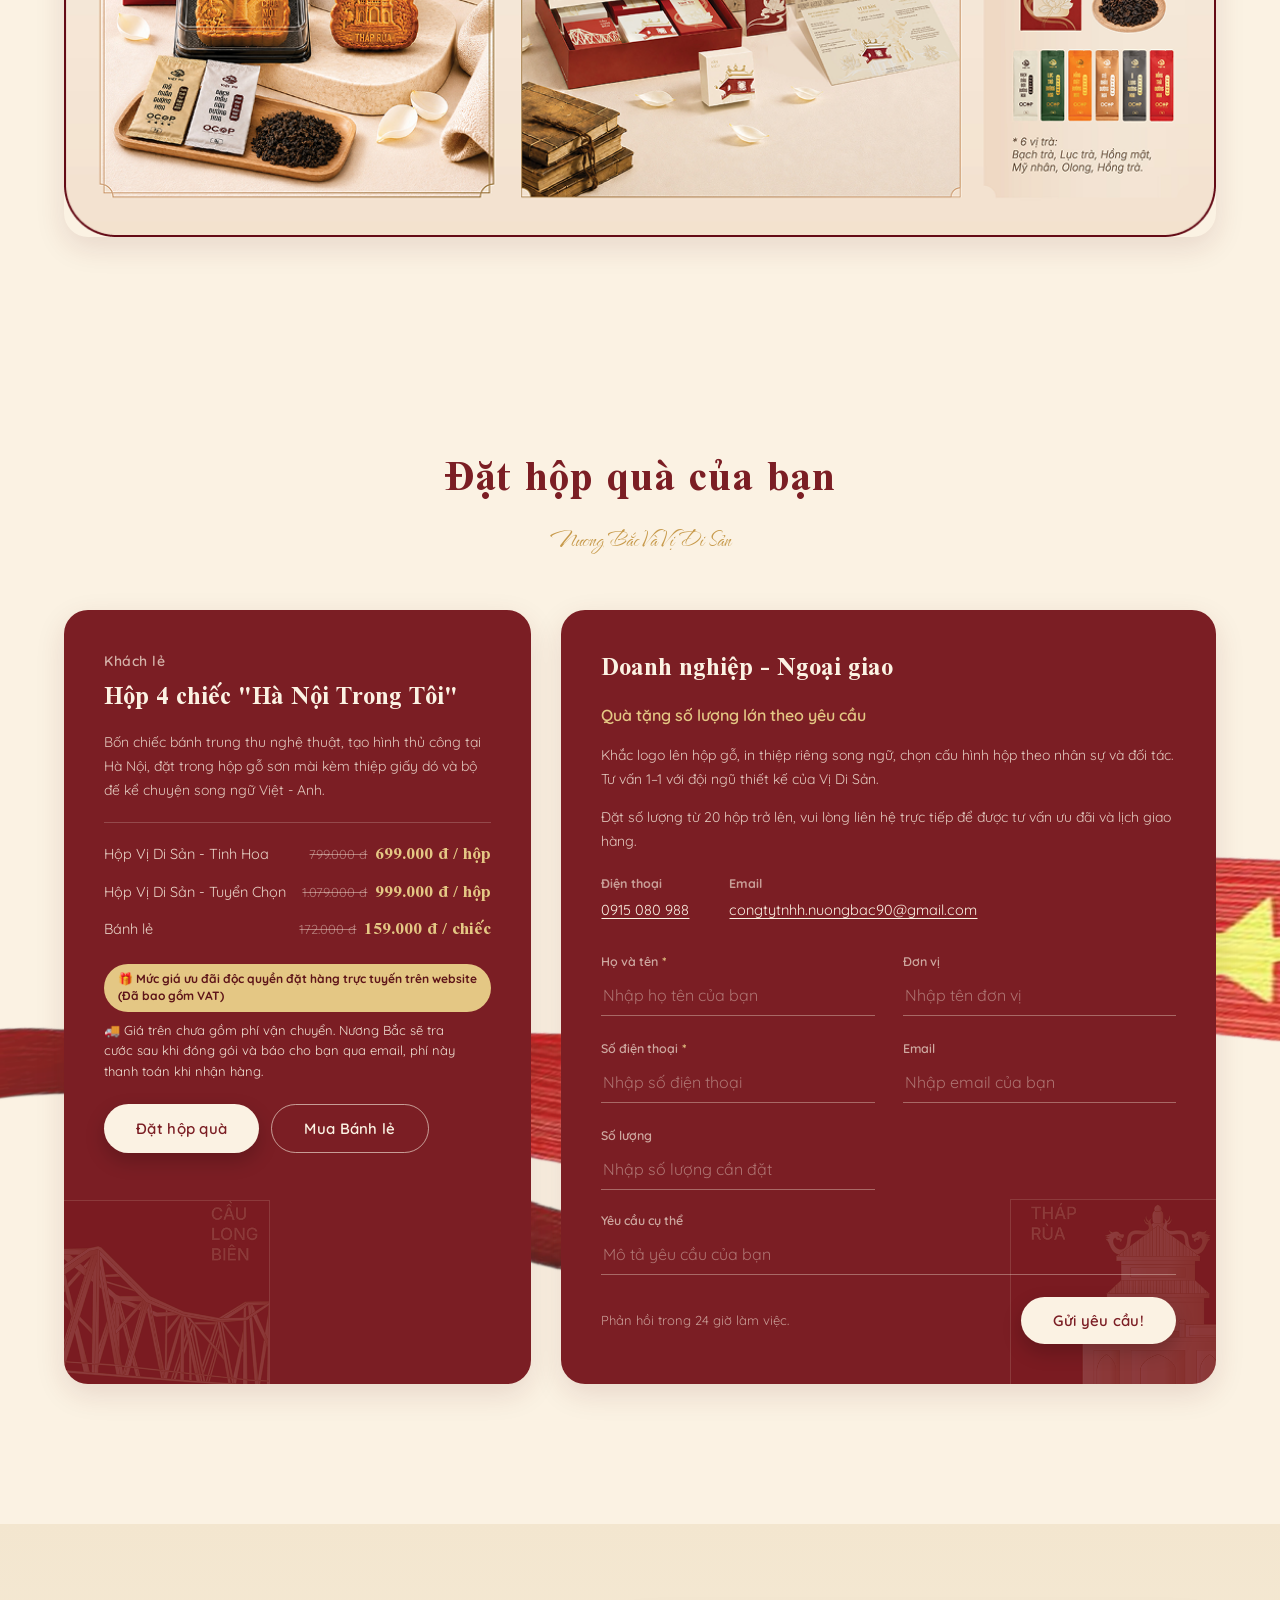
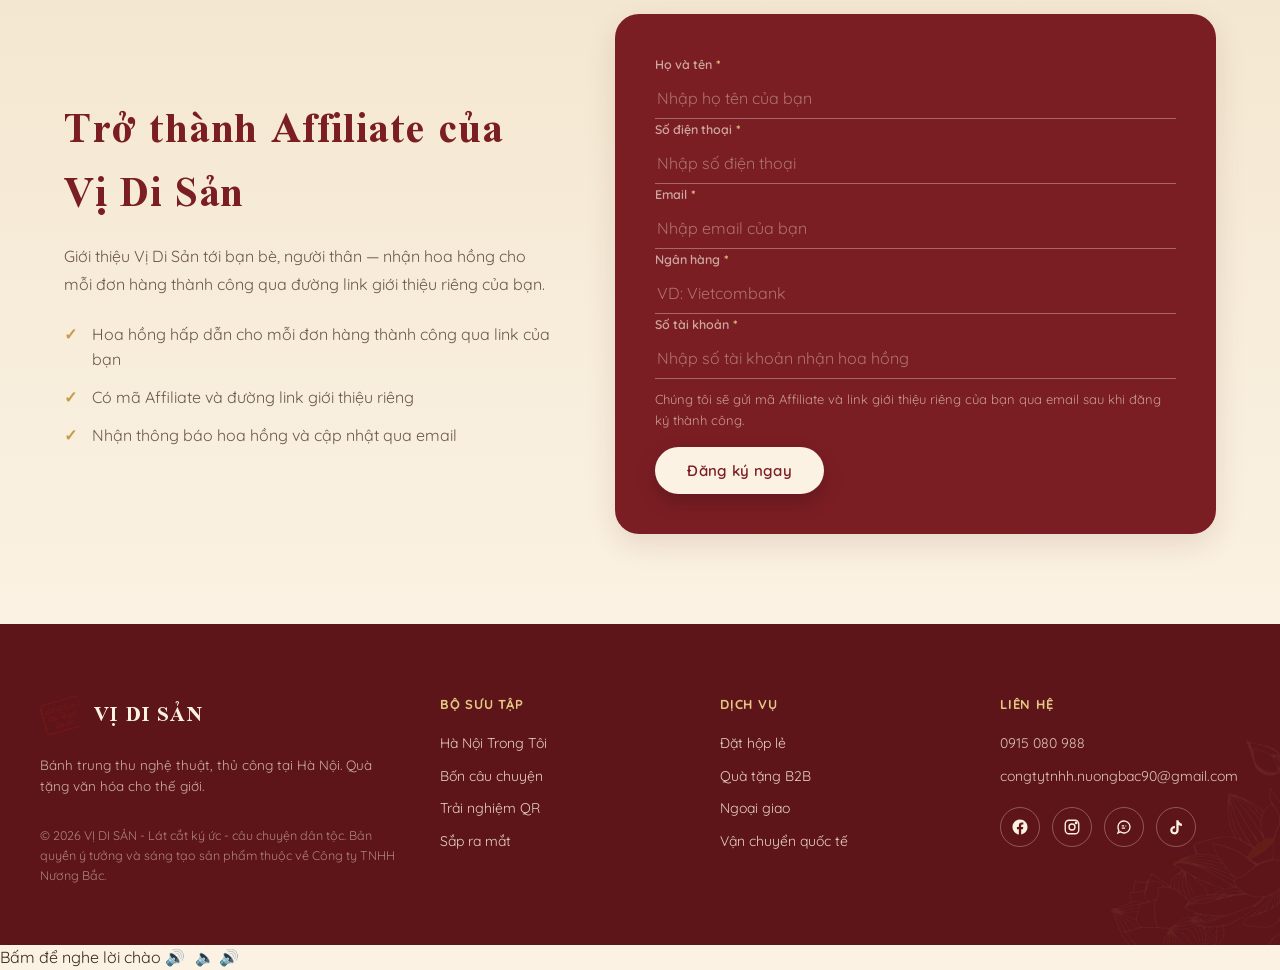
==== commit e81b2b2d: "Update index.html" ====
--- a/index.html
+++ b/index.html
@@ -12,7 +12,7 @@
 <link rel="preconnect" href="https://fonts.gstatic.com" crossorigin>
 <link href="https://fonts.googleapis.com/css2?family=The+Nautigal:wght@400;700&family=Quicksand:wght@400;500;600;700&family=Tai+Heritage+Pro:wght@400;700&display=swap" rel="stylesheet">
 
-<link rel="stylesheet" href="css/style.css?v=20260827b">
+<link rel="stylesheet" href="css/style.css?v=20260828a">
 </head>
 <body>
 
@@ -294,8 +294,8 @@
               <li>
                 <span data-i18n="order_price_tinhhoa_label">Hộp Vị Di Sản - Tinh Hoa</span>
                 <span class="order-card__price-group">
-                  <s class="order-card__price-old" data-i18n="order_price_tinhhoa_old">863.000 đ</s>
-                  <strong data-i18n="order_price_tinhhoa_value">799.000 đ / hộp</strong>
+                  <s class="order-card__price-old" data-i18n="order_price_tinhhoa_old">799.000 đ</s>
+                  <strong data-i18n="order_price_tinhhoa_value">699.000 đ / hộp</strong>
                 </span>
               </li>
               <li>
@@ -314,16 +314,17 @@
               </li>
             </ul>
 
-            <!-- Khuyến mãi 2/9: JS tự ẩn khối này và trả giá bánh lẻ về
-                 159.000đ khi qua nửa đêm 02/09 (xem refreshPromoUI trong
-                 js/script.js). Để hidden sẵn để tránh nháy khối khi trang
-                 vừa tải mà khuyến mãi đã hết hạn. -->
+            <!-- Khuyến mãi đặt sớm (Hộp Tinh Hoa + Bánh lẻ): JS tự ẩn khối
+                 này và trả giá cả 2 sản phẩm về giá gốc khi qua nửa đêm
+                 15/09 (xem refreshPromoUI trong js/script.js). Để hidden
+                 sẵn để tránh nháy khối khi trang vừa tải mà khuyến mãi đã
+                 hết hạn. -->
             <div class="promo" id="promoBanner" hidden>
               <div class="promo__head">
-                <span class="promo__tag" data-i18n="promo_tag">Ưu đãi 2/9</span>
-                <strong class="promo__title" data-i18n="promo_title">Ưu đãi mừng Quốc khánh 2/9</strong>
-              </div>
-              <p class="promo__desc" data-i18n="promo_desc">Bánh lẻ chỉ còn 99.000 đ / chiếc — áp dụng tới hết ngày 02/09.</p>
+                <span class="promo__tag" data-i18n="promo_tag">Đặt sớm</span>
+                <strong class="promo__title" data-i18n="promo_title">Ưu đãi đặt hàng sớm</strong>
+              </div>
+              <p class="promo__desc" data-i18n="promo_desc">Hộp Vị Di Sản - Tinh Hoa còn 699.000 đ / hộp và Bánh lẻ còn 99.000 đ / chiếc — áp dụng cho đơn đặt trước ngày 15/09.</p>
               <div class="promo__clock">
                 <span class="promo__ends" data-i18n="promo_ends">Kết thúc sau</span>
                 <div class="promo__units" role="timer" aria-live="off">
@@ -573,6 +574,11 @@
               </div>
             </div>
             <p class="flavor-warning" id="flavorWarning" hidden></p>
+          </div>
+
+          <div class="order-modal__field">
+            <label for="modalMaGiamGia" data-i18n="label_discount_code">Mã giảm giá (nếu có)</label>
+            <input type="text" id="modalMaGiamGia" name="maGiamGia" placeholder="Nhập mã nếu bạn có" data-i18n-placeholder="placeholder_discount_code" maxlength="40" autocomplete="off">
           </div>
 
           <div class="order-modal__total">
@@ -705,6 +711,19 @@
 
 <button class="scroll-top" id="scrollTop" aria-label="Lên đầu trang">↑</button>
 
+<!-- Nút bật/tắt âm thanh chào mừng (giọng nói + nhạc nền). Trình duyệt chặn
+     tự phát âm thanh có tiếng khi khách vừa vào trang, nên đây là nút khách
+     tự bấm để nghe, không tự động phát. -->
+<div class="sound-toggle">
+  <span class="sound-toggle__hint" id="soundToggleHint" data-i18n="sound_toggle_hint">Bấm để nghe lời chào 🔊</span>
+  <button type="button" class="sound-toggle__btn" id="soundToggleBtn" data-i18n-aria-label="sound_toggle_off" aria-label="Bật âm thanh chào mừng" aria-pressed="false">
+    <span class="sound-toggle__icon-off">🔈</span>
+    <span class="sound-toggle__icon-on">🔊</span>
+  </button>
+</div>
+<audio id="welcomeVoice" src="audio/welcome-voice.mp3" preload="none"></audio>
+<audio id="backgroundMusic" src="audio/background-music.mp3" preload="none"></audio>
+
 <!-- Chatbot trợ lý -->
 <div class="chatbot" id="chatbot">
   <div class="chatbot__panel" id="chatbotPanel" hidden>
@@ -728,6 +747,6 @@
   </button>
 </div>
 
-<script src="js/script.js?v=20260826b"></script>
+<script src="js/script.js?v=20260903b"></script>
 </body>
 </html>
--- a/css/style.css
+++ b/css/style.css
@@ -1037,6 +1037,17 @@
   font-size: 26px;
   margin-bottom: 26px;
   padding-right: 30px;
+}
+
+/* Dấu * cho ô bắt buộc — 1 rule dùng chung cho mọi form (đặt hàng, đăng
+   ký affiliate, popup đặt hàng) thay vì gõ cứng " *" vào từng chuỗi dịch,
+   để không bao giờ có ô required mà quên đánh dấu (đã xảy ra: "Họ và tên"
+   required nhưng chỉ "Số điện thoại" có dấu *). Thêm class này vào field
+   nào có required thì tự động có dấu *, không phải sửa file dịch. */
+.label--required::after {
+  content: " *";
+  color: var(--color-gold-light);
+  font-weight: 700;
 }
 
 .order-modal__field { margin-bottom: 20px; }
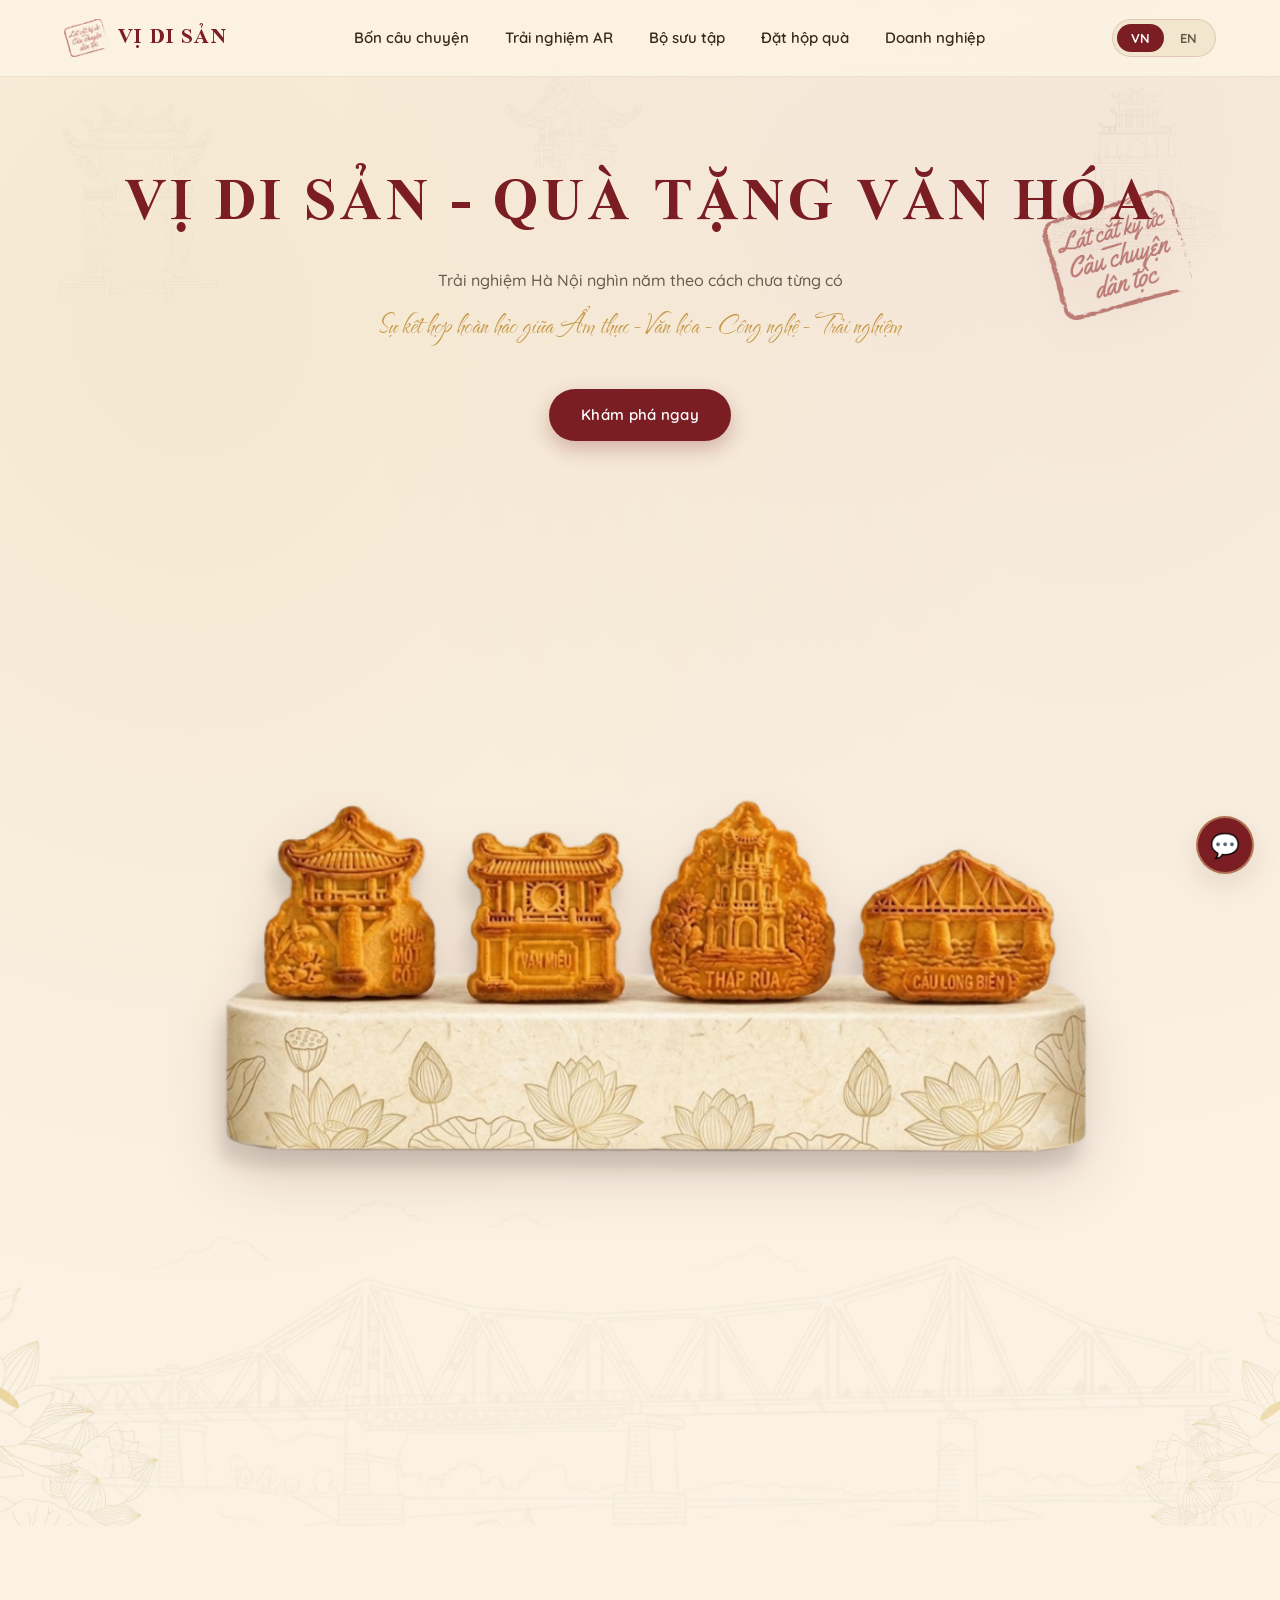
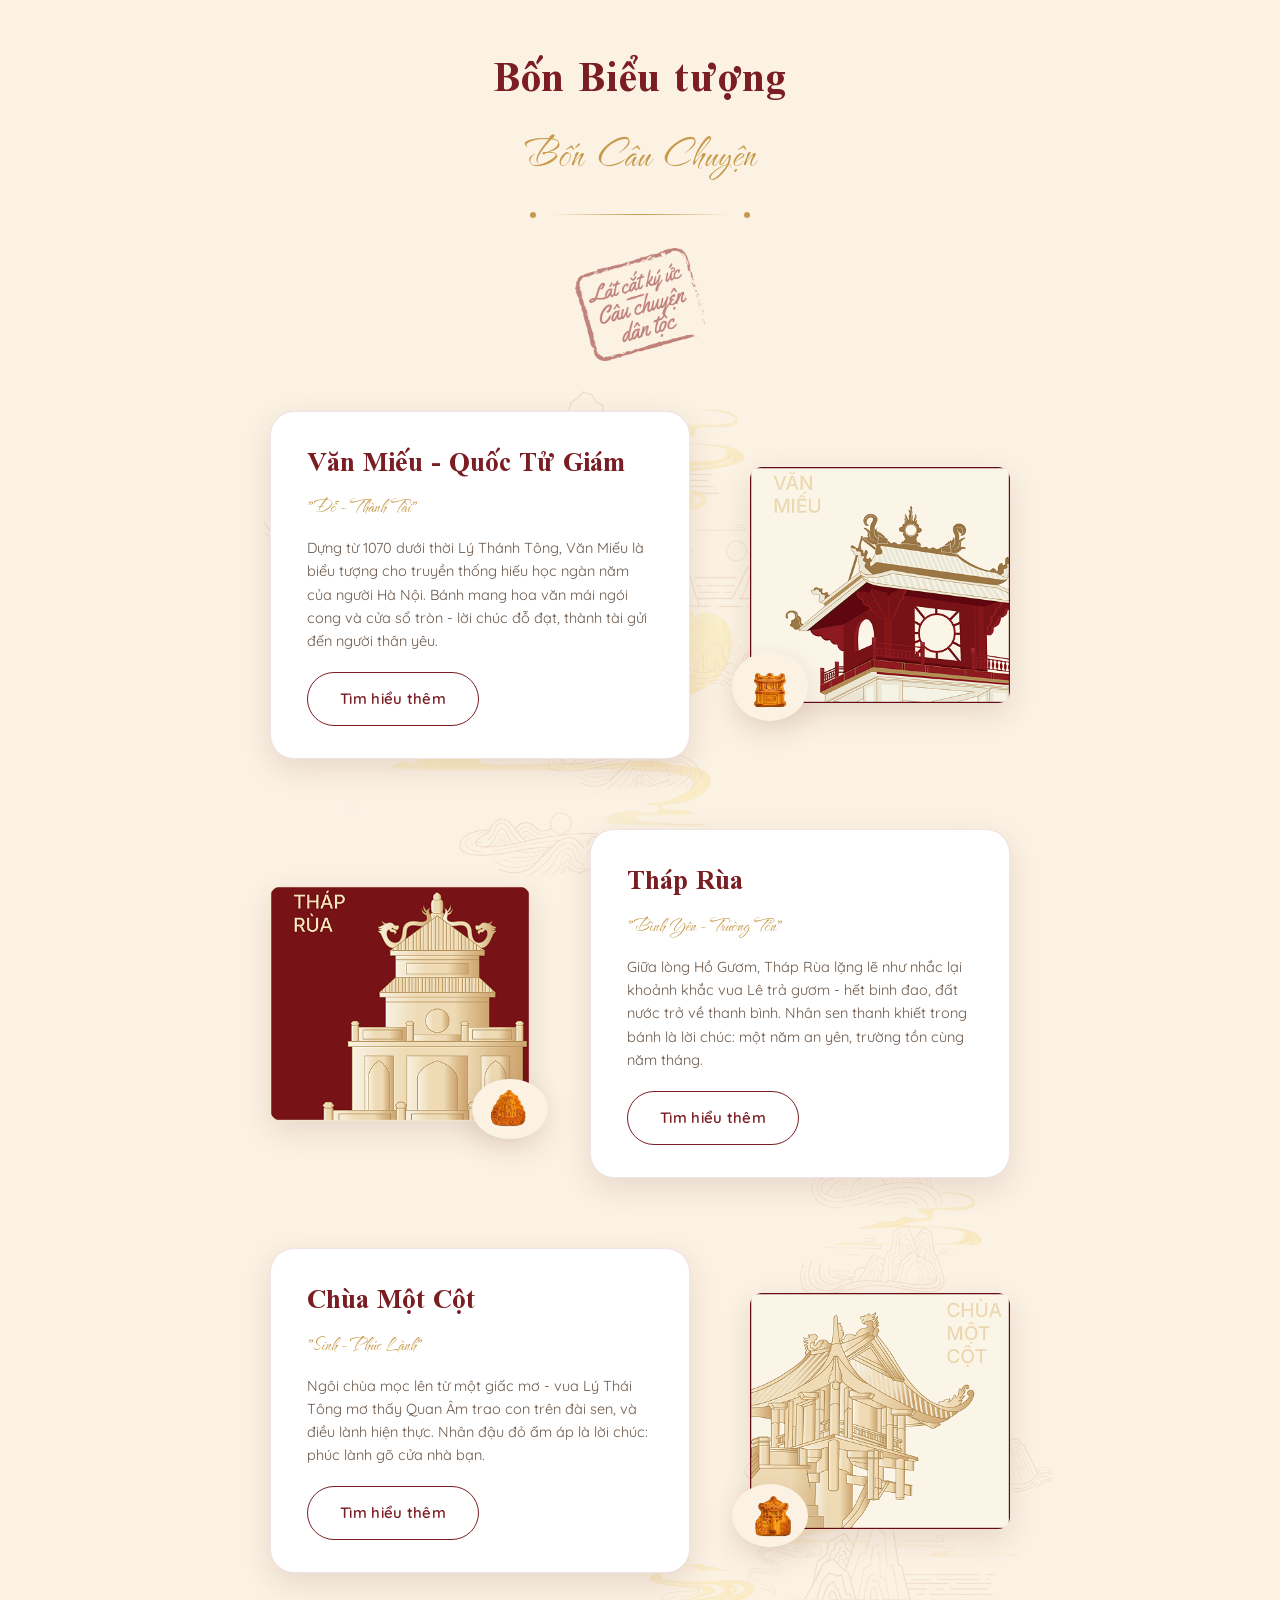
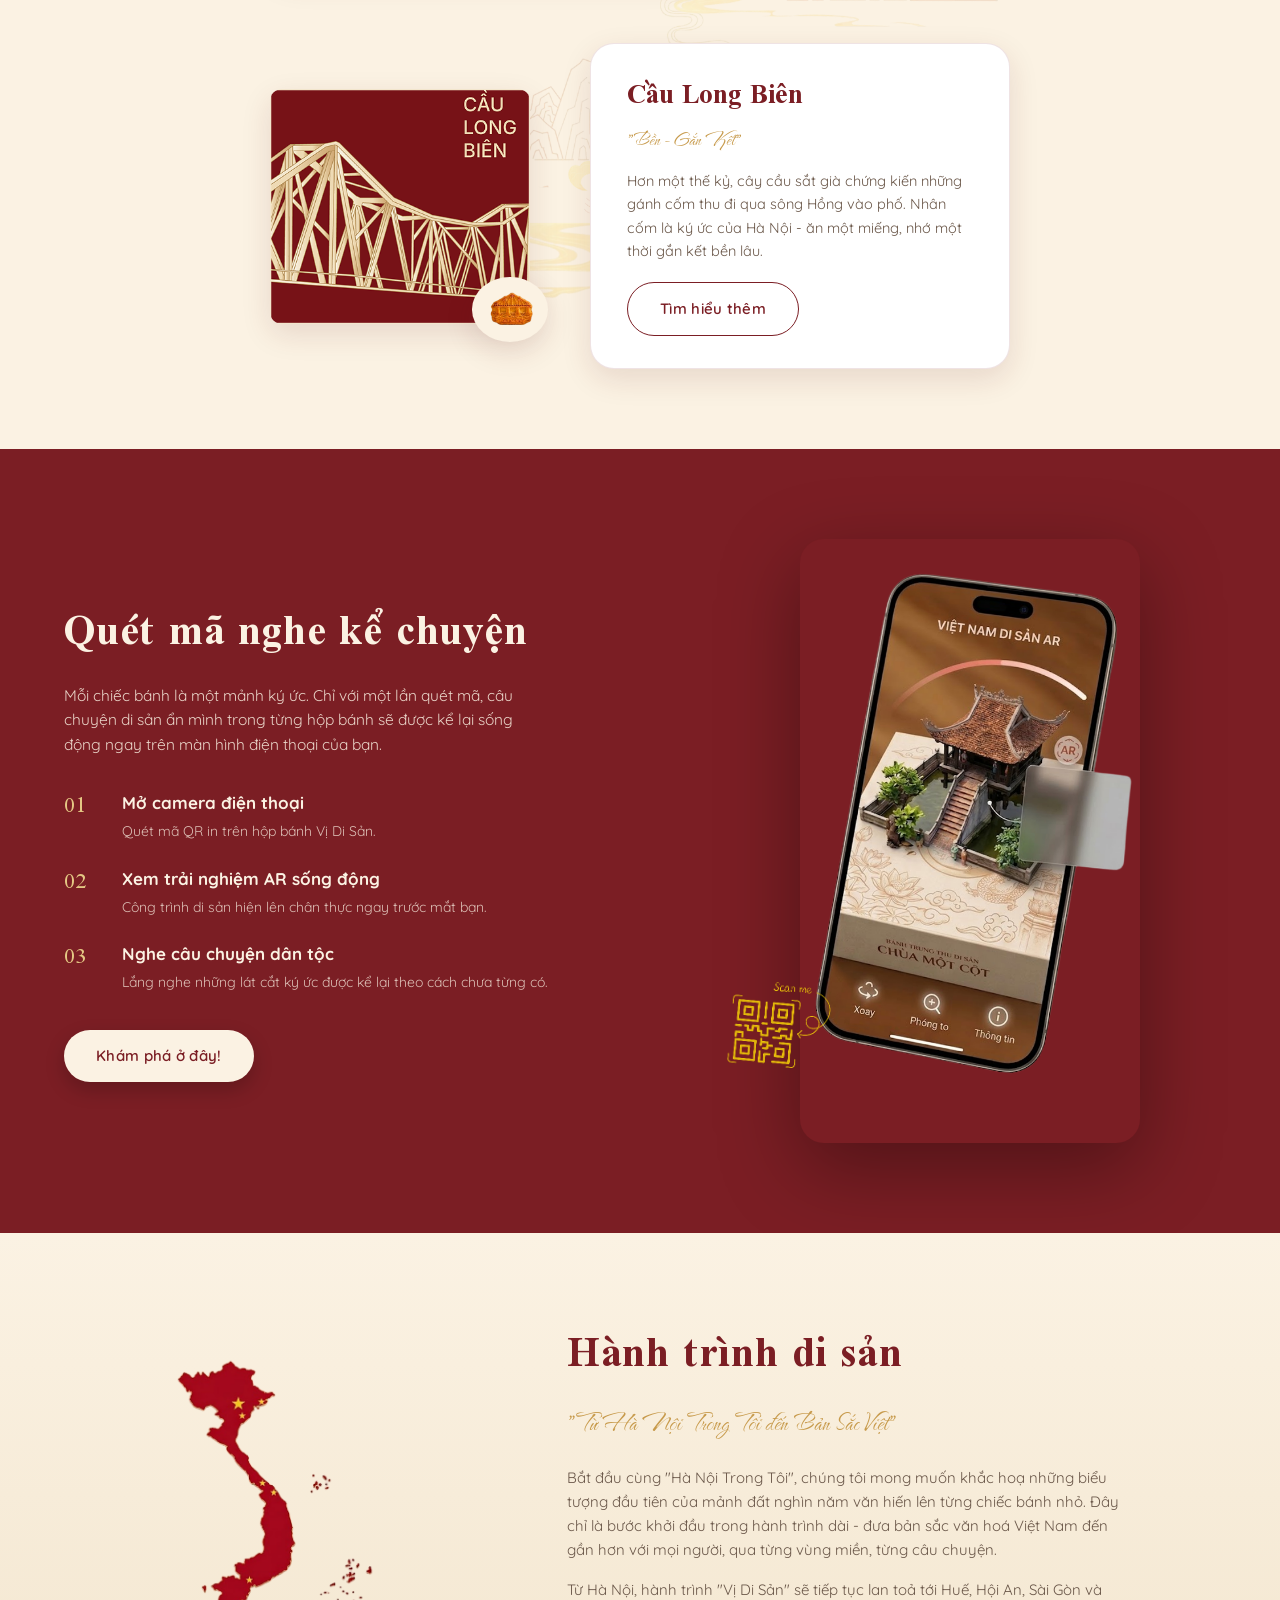
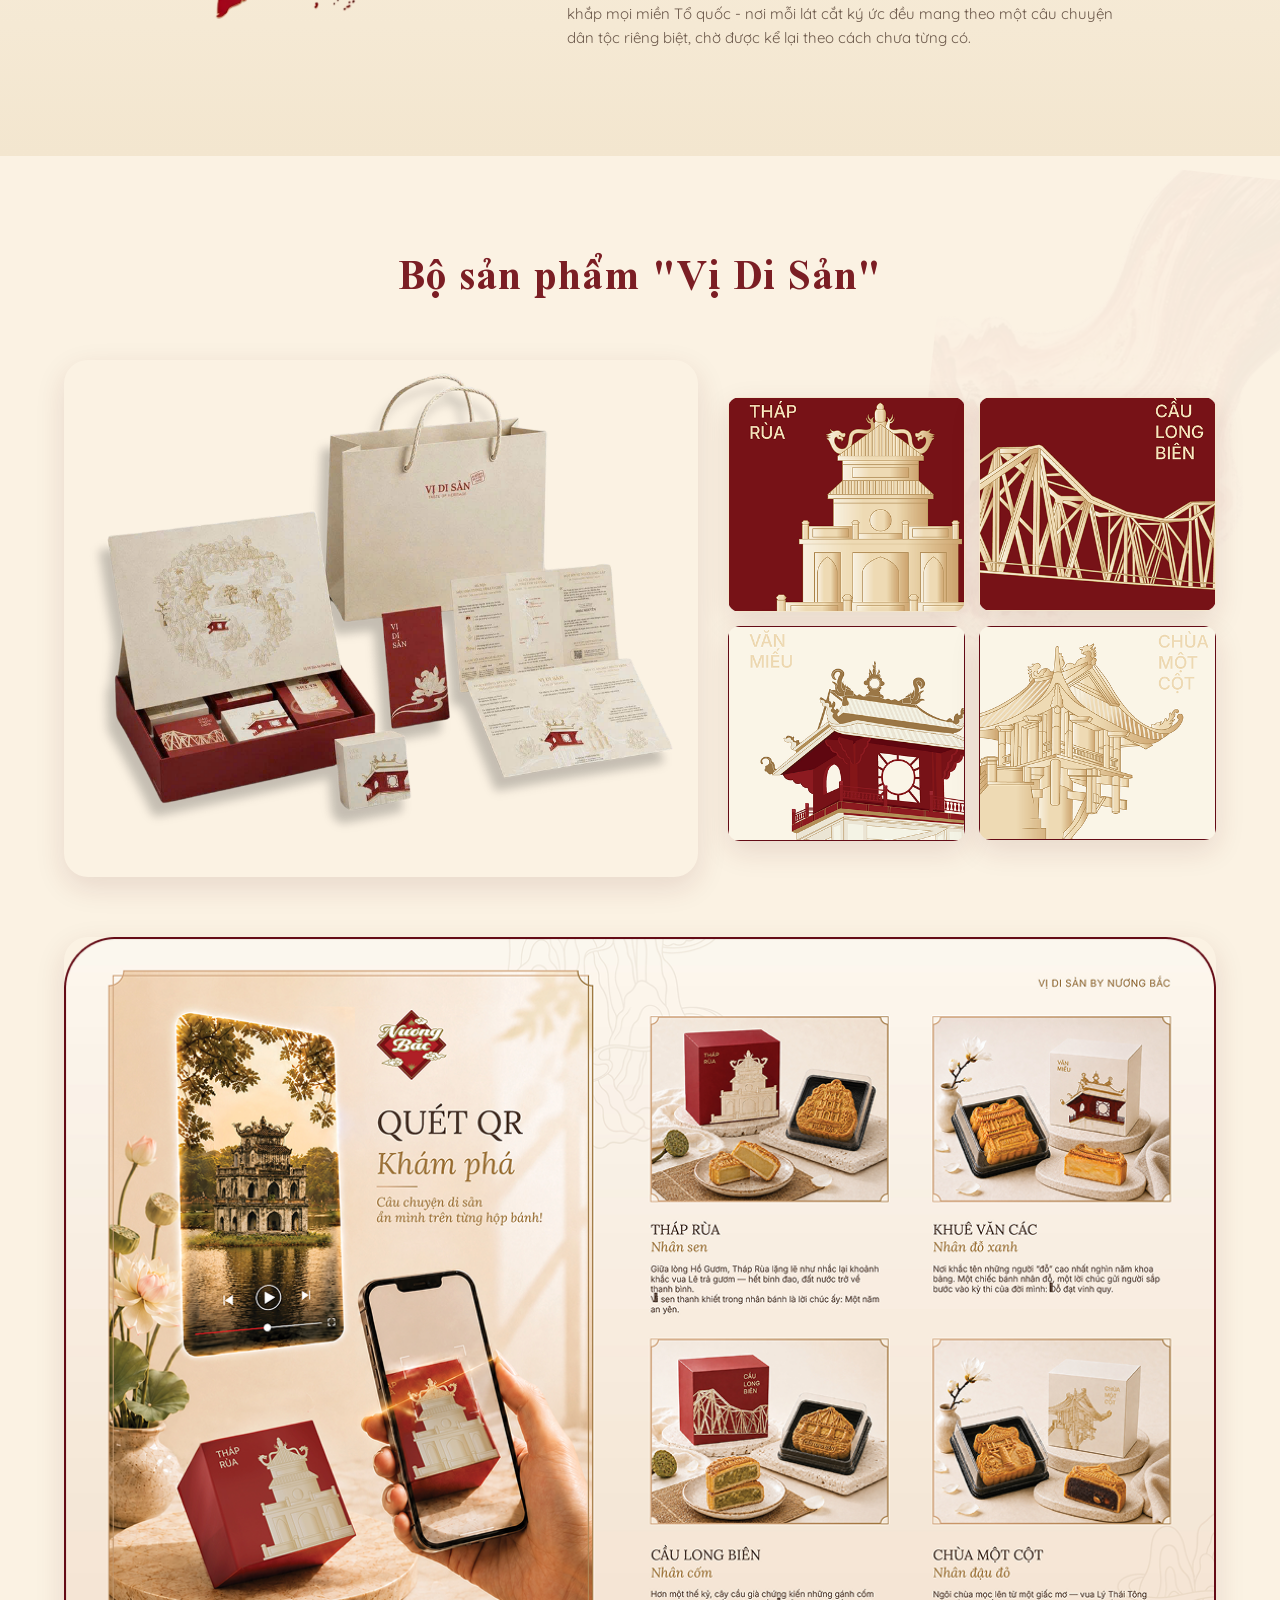
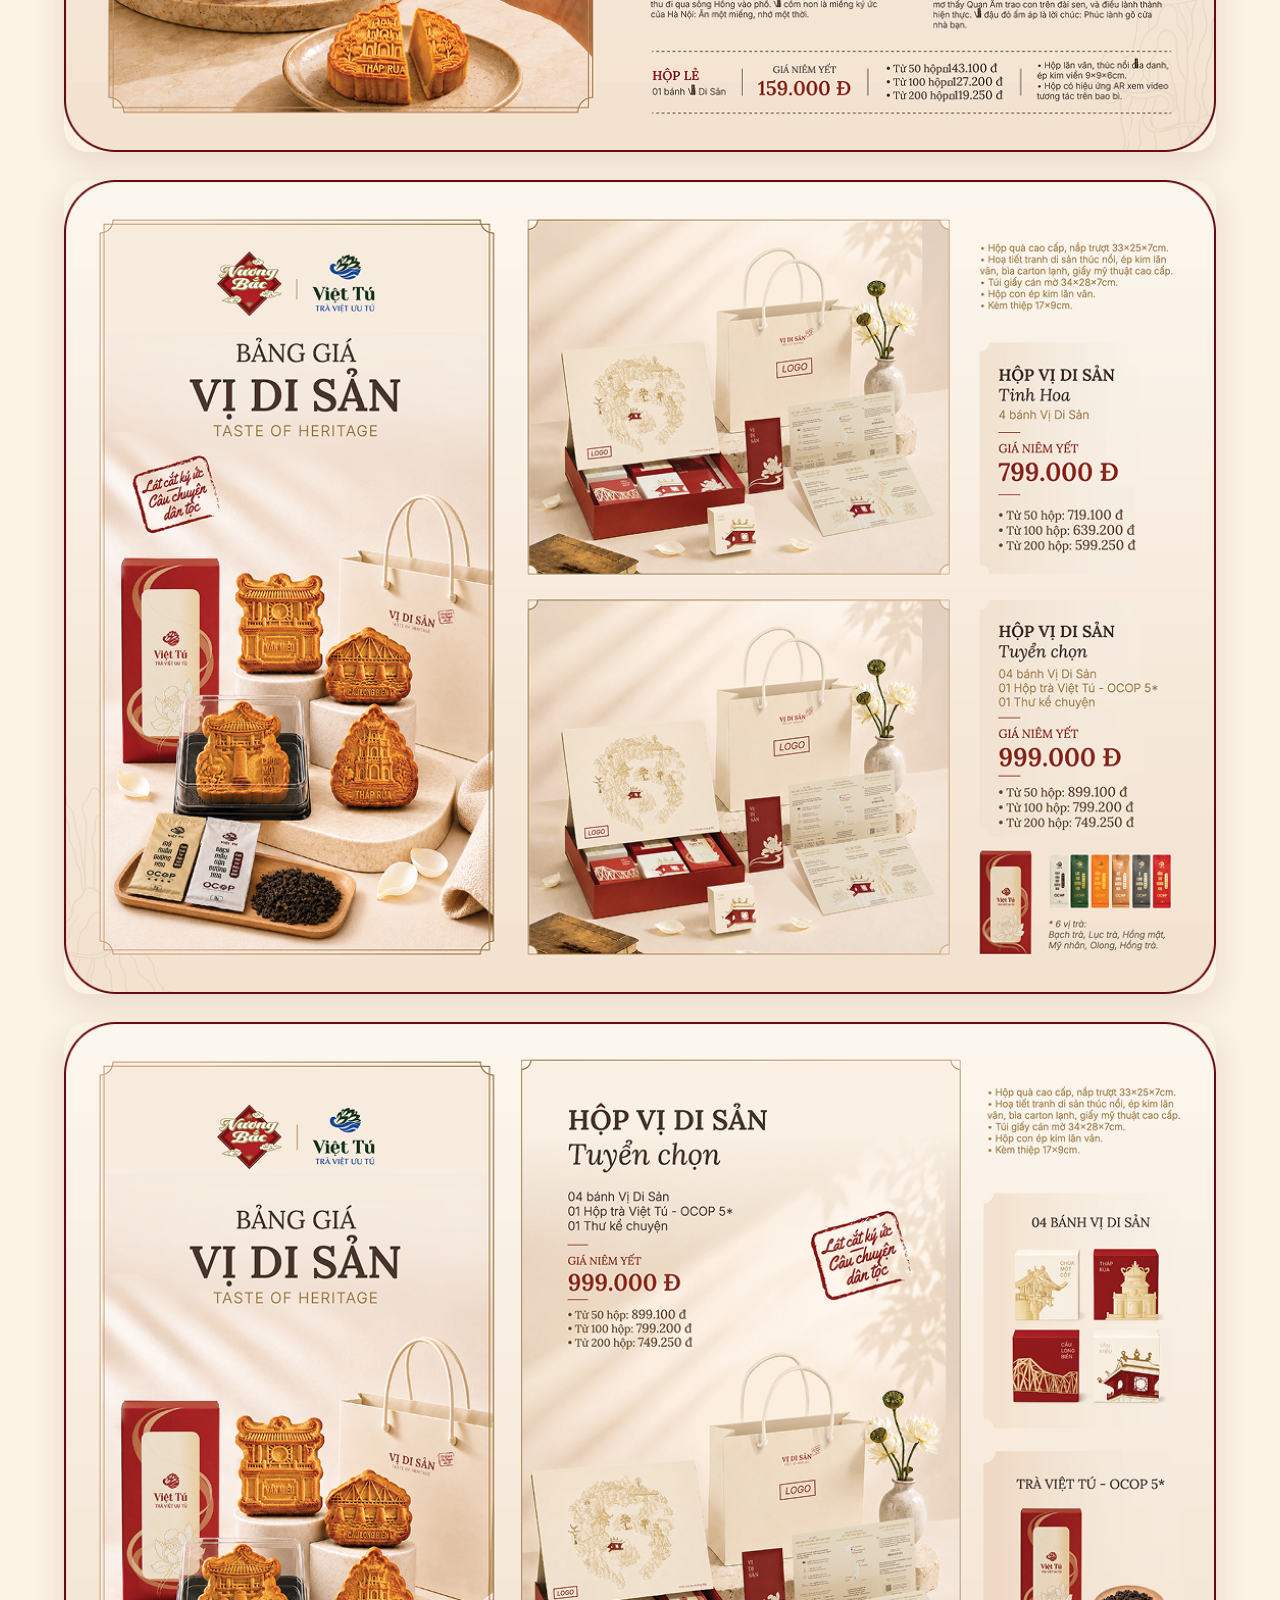
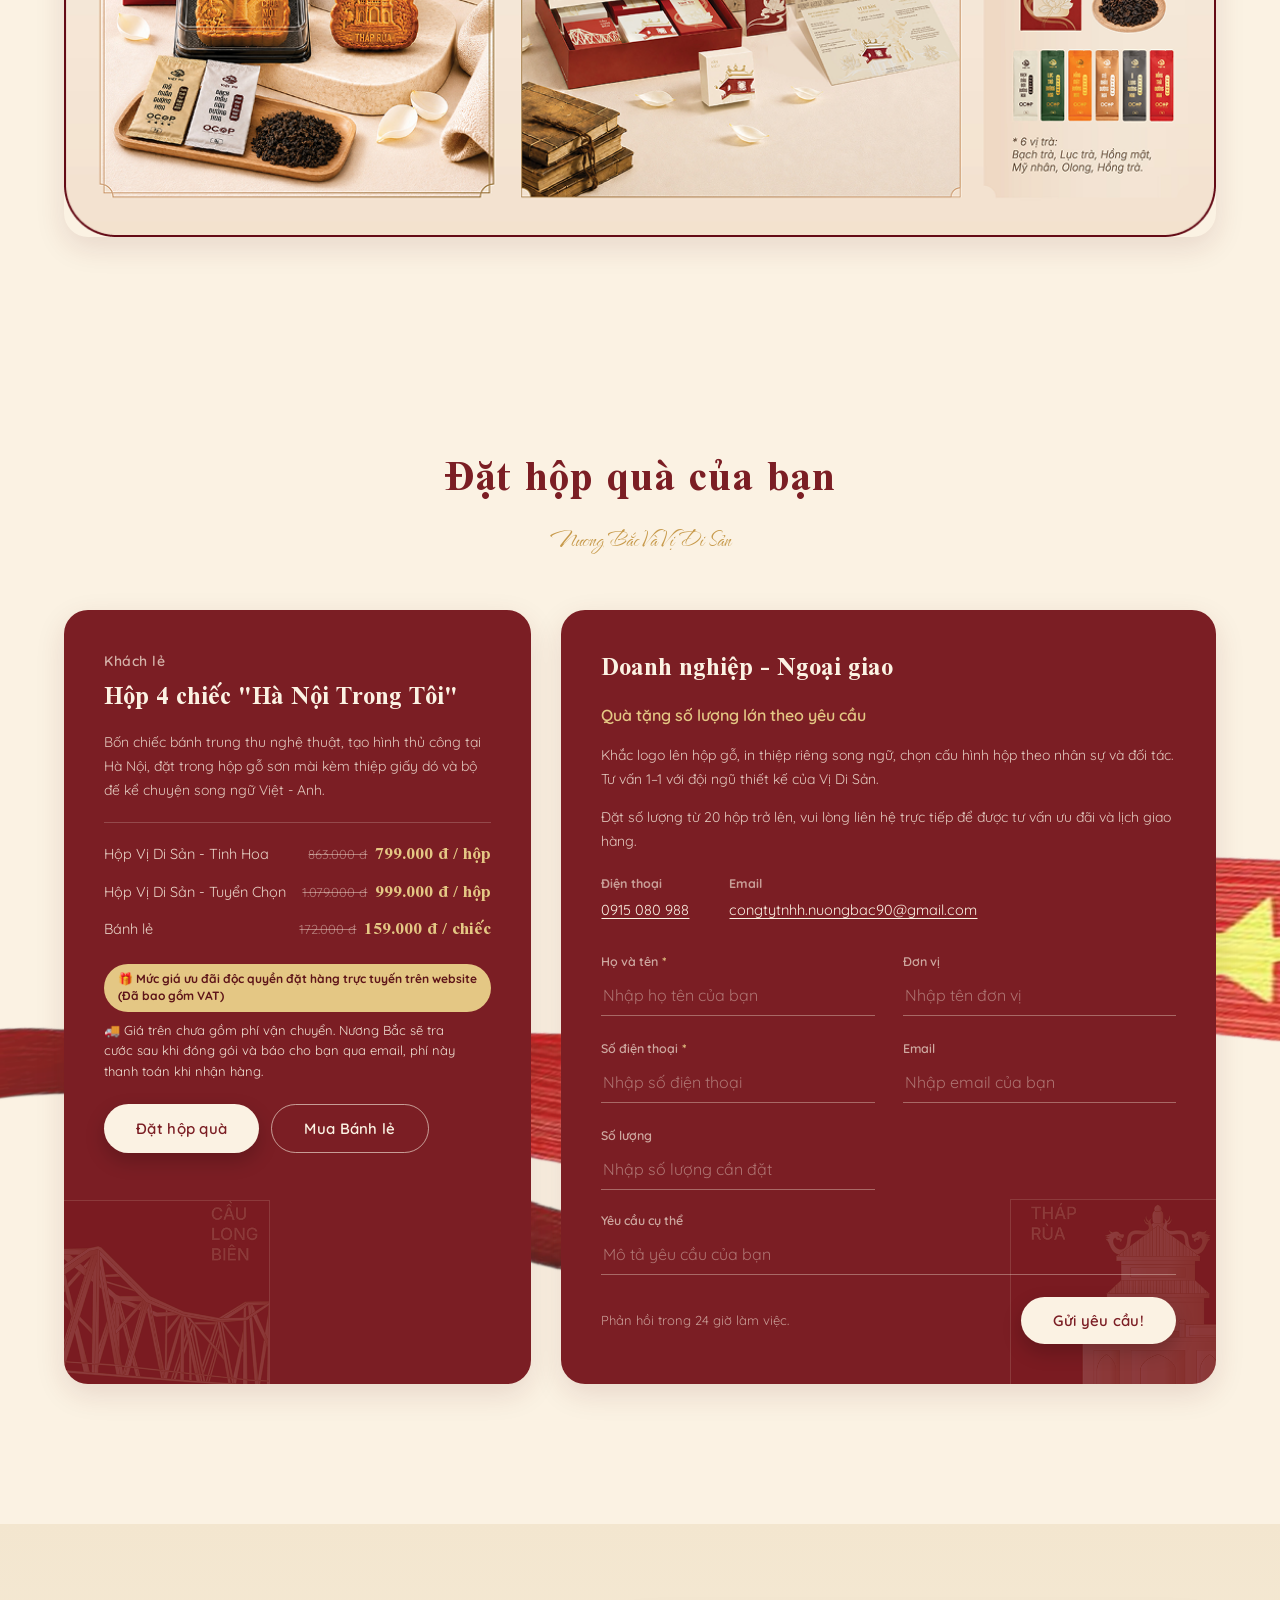
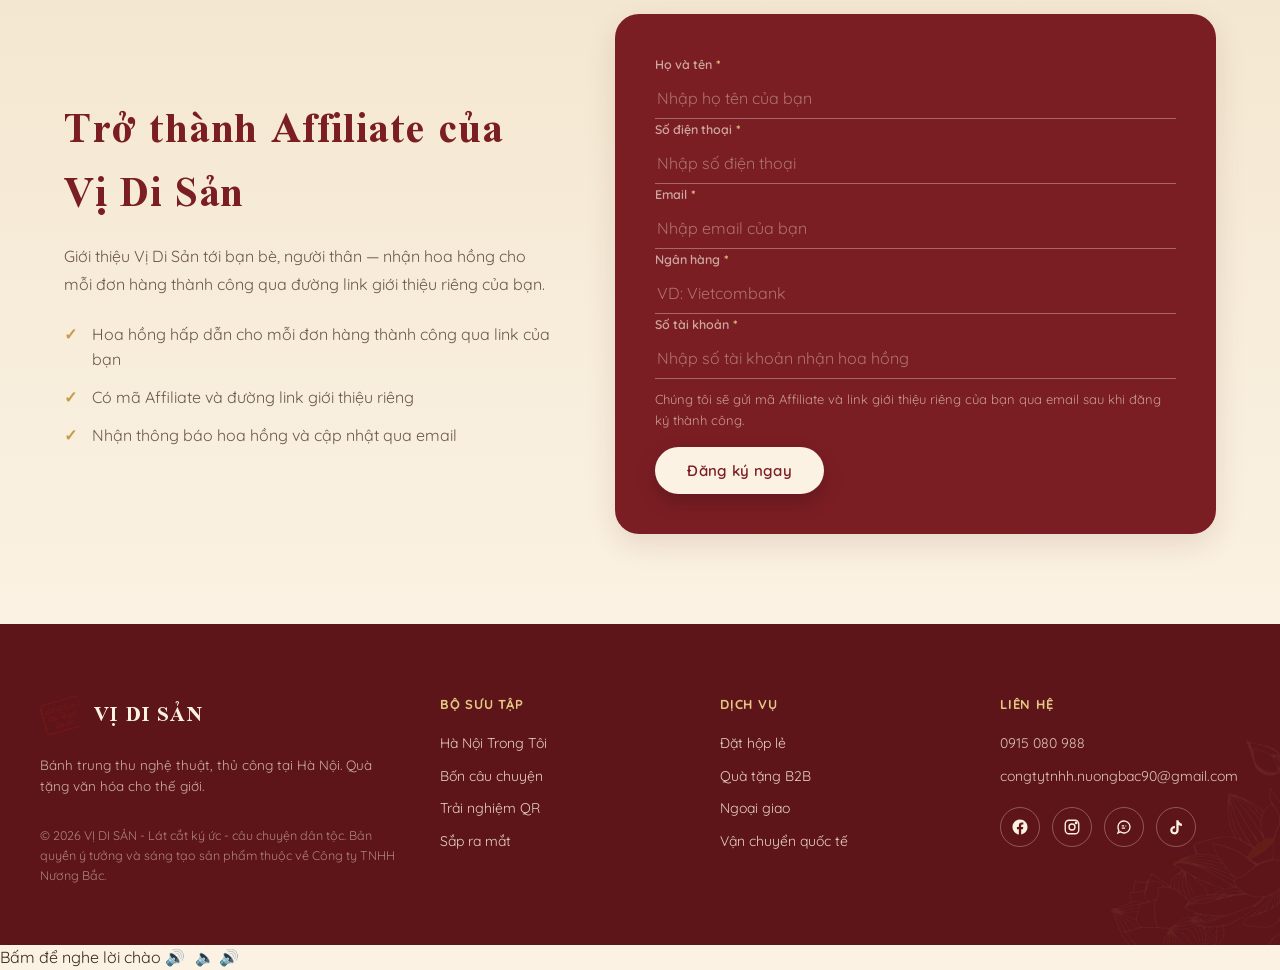
==== commit c52ace1e: "Update index.html" ====
--- a/index.html
+++ b/index.html
@@ -375,29 +375,29 @@
               <div class="order-card__grid">
                 <div class="order-card__field order-card__field--underline">
                   <label for="hoTen" class="label--required" data-i18n="label_fullname">Họ và tên</label>
-                  <input type="text" id="hoTen" name="hoTen" placeholder="Nhập họ tên của bạn" data-i18n-placeholder="placeholder_fullname" maxlength="80" required>
+                  <input type="text" id="hoTen" name="hoTen" placeholder="Nhập họ tên của bạn" data-i18n-placeholder="placeholder_fullname" maxlength="80" autocomplete="name" required>
                 </div>
                 <div class="order-card__field order-card__field--underline">
                   <label for="donVi" data-i18n="label_company">Đơn vị</label>
-                  <input type="text" id="donVi" name="donVi" placeholder="Nhập tên đơn vị" data-i18n-placeholder="placeholder_company" maxlength="120">
+                  <input type="text" id="donVi" name="donVi" placeholder="Nhập tên đơn vị" data-i18n-placeholder="placeholder_company" maxlength="120" autocomplete="organization">
                 </div>
                 <div class="order-card__field order-card__field--underline">
                   <label for="soDienThoaiDN" class="label--required" data-i18n="label_phone_required">Số điện thoại</label>
-                  <input type="tel" id="soDienThoaiDN" name="soDienThoaiDN" placeholder="Nhập số điện thoại" data-i18n-placeholder="placeholder_phone" inputmode="tel" maxlength="15" required>
+                  <input type="tel" id="soDienThoaiDN" name="soDienThoaiDN" placeholder="Nhập số điện thoại" data-i18n-placeholder="placeholder_phone" inputmode="tel" maxlength="15" autocomplete="tel" required>
                 </div>
                 <div class="order-card__field order-card__field--underline">
                   <label for="email" data-i18n="label_email">Email</label>
-                  <input type="email" id="email" name="email" placeholder="Nhập email của bạn" data-i18n-placeholder="placeholder_email" maxlength="120">
+                  <input type="email" id="email" name="email" placeholder="Nhập email của bạn" data-i18n-placeholder="placeholder_email" maxlength="120" autocomplete="email">
                 </div>
                 <div class="order-card__field order-card__field--underline">
                   <label for="soLuongDat" data-i18n="label_qty_order">Số lượng</label>
-                  <input type="number" id="soLuongDat" name="soLuongDat" placeholder="Nhập số lượng cần đặt" min="1" data-i18n-placeholder="placeholder_qty_order">
+                  <input type="number" id="soLuongDat" name="soLuongDat" placeholder="Nhập số lượng cần đặt" min="1" data-i18n-placeholder="placeholder_qty_order" autocomplete="off">
                 </div>
               </div>
 
               <div class="order-card__field order-card__field--underline order-card__field--full">
                 <label for="yeuCau" data-i18n="label_request">Yêu cầu cụ thể</label>
-                <input type="text" id="yeuCau" name="yeuCau" placeholder="Mô tả yêu cầu của bạn" data-i18n-placeholder="placeholder_request" maxlength="500">
+                <input type="text" id="yeuCau" name="yeuCau" placeholder="Mô tả yêu cầu của bạn" data-i18n-placeholder="placeholder_request" maxlength="500" autocomplete="off">
               </div>
 
               <div class="order-card__footer-row">
@@ -440,23 +440,23 @@
           <div class="order-card__form-fields" id="affiliateFormFields">
             <div class="order-card__field order-card__field--underline">
               <label for="affHoTen" class="label--required" data-i18n="label_fullname">Họ và tên</label>
-              <input type="text" id="affHoTen" name="affHoTen" placeholder="Nhập họ tên của bạn" data-i18n-placeholder="placeholder_fullname" maxlength="80" required>
+              <input type="text" id="affHoTen" name="affHoTen" placeholder="Nhập họ tên của bạn" data-i18n-placeholder="placeholder_fullname" maxlength="80" autocomplete="name" required>
             </div>
             <div class="order-card__field order-card__field--underline">
               <label for="affSoDienThoai" class="label--required" data-i18n="label_phone_required">Số điện thoại</label>
-              <input type="tel" id="affSoDienThoai" name="affSoDienThoai" placeholder="Nhập số điện thoại" data-i18n-placeholder="placeholder_phone" inputmode="tel" maxlength="15" required>
+              <input type="tel" id="affSoDienThoai" name="affSoDienThoai" placeholder="Nhập số điện thoại" data-i18n-placeholder="placeholder_phone" inputmode="tel" maxlength="15" autocomplete="tel" required>
             </div>
             <div class="order-card__field order-card__field--underline">
               <label for="affEmail" class="label--required" data-i18n="label_email">Email</label>
-              <input type="email" id="affEmail" name="affEmail" placeholder="Nhập email của bạn" data-i18n-placeholder="placeholder_email" maxlength="120" required>
+              <input type="email" id="affEmail" name="affEmail" placeholder="Nhập email của bạn" data-i18n-placeholder="placeholder_email" maxlength="120" autocomplete="email" required>
             </div>
             <div class="order-card__field order-card__field--underline">
               <label for="affNganHang" class="label--required" data-i18n="label_bank">Ngân hàng</label>
-              <input type="text" id="affNganHang" name="affNganHang" placeholder="VD: Vietcombank" data-i18n-placeholder="placeholder_bank" maxlength="60" required>
+              <input type="text" id="affNganHang" name="affNganHang" placeholder="VD: Vietcombank" data-i18n-placeholder="placeholder_bank" maxlength="60" autocomplete="off" required>
             </div>
             <div class="order-card__field order-card__field--underline">
               <label for="affSoTaiKhoan" class="label--required" data-i18n="label_bank_account">Số tài khoản</label>
-              <input type="text" id="affSoTaiKhoan" name="affSoTaiKhoan" placeholder="Nhập số tài khoản nhận hoa hồng" data-i18n-placeholder="placeholder_bank_account" inputmode="numeric" maxlength="30" required>
+              <input type="text" id="affSoTaiKhoan" name="affSoTaiKhoan" placeholder="Nhập số tài khoản nhận hoa hồng" data-i18n-placeholder="placeholder_bank_account" inputmode="numeric" maxlength="30" autocomplete="off" required>
             </div>
 
             <div class="order-card__footer-row">
@@ -520,28 +520,28 @@
         <div class="order-modal__fields" id="modalFormFields">
           <div class="order-modal__field">
             <label for="modalHoTen" class="label--required" data-i18n="label_fullname">Họ và tên</label>
-            <input type="text" id="modalHoTen" name="hoTen" placeholder="Nhập họ tên của bạn" data-i18n-placeholder="placeholder_fullname" maxlength="80" required>
+            <input type="text" id="modalHoTen" name="hoTen" placeholder="Nhập họ tên của bạn" data-i18n-placeholder="placeholder_fullname" maxlength="80" autocomplete="name" required>
           </div>
 
           <div class="order-modal__field">
             <label for="modalDienThoai" class="label--required" data-i18n="label_phone">Điện thoại</label>
-            <input type="tel" id="modalDienThoai" name="dienThoai" placeholder="Nhập số điện thoại" data-i18n-placeholder="placeholder_phone" inputmode="tel" maxlength="15" required>
+            <input type="tel" id="modalDienThoai" name="dienThoai" placeholder="Nhập số điện thoại" data-i18n-placeholder="placeholder_phone" inputmode="tel" maxlength="15" autocomplete="tel" required>
           </div>
 
           <div class="order-modal__field">
             <label for="modalEmail" class="label--required" data-i18n="label_email">Email</label>
-            <input type="email" id="modalEmail" name="email" placeholder="Nhập email của bạn" data-i18n-placeholder="placeholder_email" maxlength="120" required>
+            <input type="email" id="modalEmail" name="email" placeholder="Nhập email của bạn" data-i18n-placeholder="placeholder_email" maxlength="120" autocomplete="email" required>
           </div>
 
           <div class="order-modal__field">
             <label for="modalDiaChi" class="label--required" data-i18n="label_address">Địa chỉ</label>
-            <input type="text" id="modalDiaChi" name="diaChi" placeholder="Nhập địa chỉ giao hàng" data-i18n-placeholder="placeholder_address" maxlength="200" required>
+            <input type="text" id="modalDiaChi" name="diaChi" placeholder="Nhập địa chỉ giao hàng" data-i18n-placeholder="placeholder_address" maxlength="200" autocomplete="street-address" required>
           </div>
 
           <div class="order-modal__row">
             <div class="order-modal__field">
               <label for="modalSanPham" data-i18n="label_product">Sản phẩm</label>
-              <select id="modalSanPham" name="sanPham" class="order-modal__select">
+              <select id="modalSanPham" name="sanPham" class="order-modal__select" autocomplete="off">
                 <option value="Hộp Vị Di Sản - Tinh Hoa" data-i18n="order_price_tinhhoa_label">Hộp Vị Di Sản - Tinh Hoa</option>
                 <option value="Hộp Vị Di Sản - Tuyển Chọn" data-i18n="order_price_tuyenchon_label">Hộp Vị Di Sản - Tuyển Chọn</option>
                 <option value="Bánh lẻ" data-i18n="order_price_single_label">Bánh lẻ</option>
@@ -549,7 +549,7 @@
             </div>
             <div class="order-modal__field">
               <label for="modalSoLuong" data-i18n="label_qty_order">Số lượng</label>
-              <input type="number" id="modalSoLuong" name="soLuong" value="1" min="1">
+              <input type="number" id="modalSoLuong" name="soLuong" value="1" min="1" autocomplete="off">
             </div>
           </div>
 
@@ -557,20 +557,20 @@
             <label class="order-modal__flavors-title" data-i18n="label_flavors">Nhập số lượng theo vị bánh</label>
             <div class="order-modal__flavor-grid">
               <div class="flavor-qty">
-                <span class="flavor-qty__label" data-i18n="story2_title">Tháp Rùa</span>
-                <input type="number" class="flavor-qty__input" data-field="thapRua" data-flavor="Tháp Rùa" value="0" min="0">
+                <label class="flavor-qty__label" for="flavorThapRua" data-i18n="story2_title">Tháp Rùa</label>
+                <input type="number" class="flavor-qty__input" id="flavorThapRua" name="flavorThapRua" data-field="thapRua" data-flavor="Tháp Rùa" value="0" min="0" autocomplete="off">
               </div>
               <div class="flavor-qty">
-                <span class="flavor-qty__label" data-i18n="story3_title">Chùa Một Cột</span>
-                <input type="number" class="flavor-qty__input" data-field="chuaMotCot" data-flavor="Chùa Một Cột" value="0" min="0">
+                <label class="flavor-qty__label" for="flavorChuaMotCot" data-i18n="story3_title">Chùa Một Cột</label>
+                <input type="number" class="flavor-qty__input" id="flavorChuaMotCot" name="flavorChuaMotCot" data-field="chuaMotCot" data-flavor="Chùa Một Cột" value="0" min="0" autocomplete="off">
               </div>
               <div class="flavor-qty">
-                <span class="flavor-qty__label" data-i18n="story1_title">Văn Miếu - Quốc Tử Giám</span>
-                <input type="number" class="flavor-qty__input" data-field="vanMieu" data-flavor="Văn Miếu - Quốc Tử Giám" value="0" min="0">
+                <label class="flavor-qty__label" for="flavorVanMieu" data-i18n="story1_title">Văn Miếu - Quốc Tử Giám</label>
+                <input type="number" class="flavor-qty__input" id="flavorVanMieu" name="flavorVanMieu" data-field="vanMieu" data-flavor="Văn Miếu - Quốc Tử Giám" value="0" min="0" autocomplete="off">
               </div>
               <div class="flavor-qty">
-                <span class="flavor-qty__label" data-i18n="story4_title">Cầu Long Biên</span>
-                <input type="number" class="flavor-qty__input" data-field="cauLongBien" data-flavor="Cầu Long Biên" value="0" min="0">
+                <label class="flavor-qty__label" for="flavorCauLongBien" data-i18n="story4_title">Cầu Long Biên</label>
+                <input type="number" class="flavor-qty__input" id="flavorCauLongBien" name="flavorCauLongBien" data-field="cauLongBien" data-flavor="Cầu Long Biên" value="0" min="0" autocomplete="off">
               </div>
             </div>
             <p class="flavor-warning" id="flavorWarning" hidden></p>
@@ -589,7 +589,7 @@
 
           <div class="order-modal__field">
             <label for="modalGhiChu" data-i18n="label_notes">Ghi chú</label>
-            <input type="text" id="modalGhiChu" name="ghiChu" placeholder="Ghi chú thêm (nếu có)" data-i18n-placeholder="placeholder_notes" maxlength="300">
+            <input type="text" id="modalGhiChu" name="ghiChu" placeholder="Ghi chú thêm (nếu có)" data-i18n-placeholder="placeholder_notes" maxlength="300" autocomplete="off">
           </div>
 
           <p class="order-modal__note" data-i18n="modal_delivery_note">Giao nội thành Hà Nội trong 1-2 ngày.</p>
@@ -747,6 +747,6 @@
   </button>
 </div>
 
-<script src="js/script.js?v=20260903b"></script>
+<script src="js/script.js?v=20260903c"></script>
 </body>
 </html>
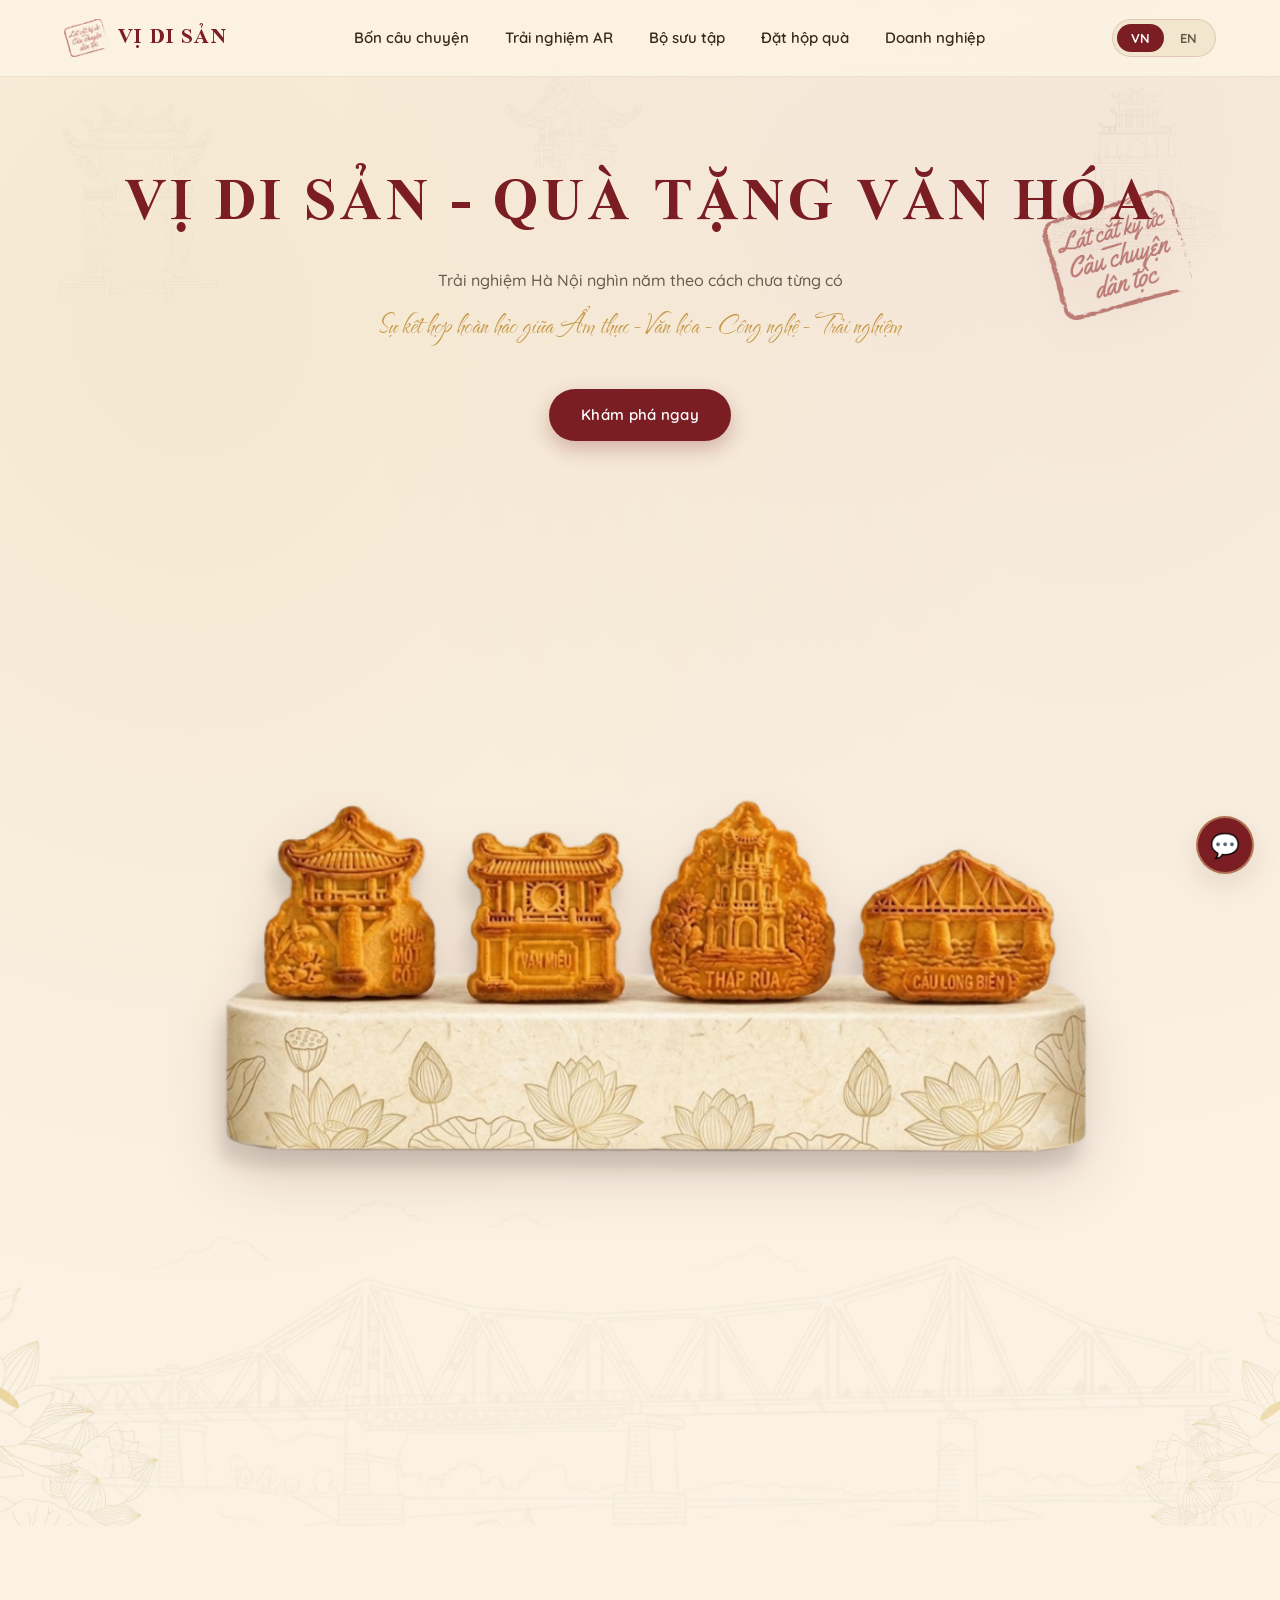
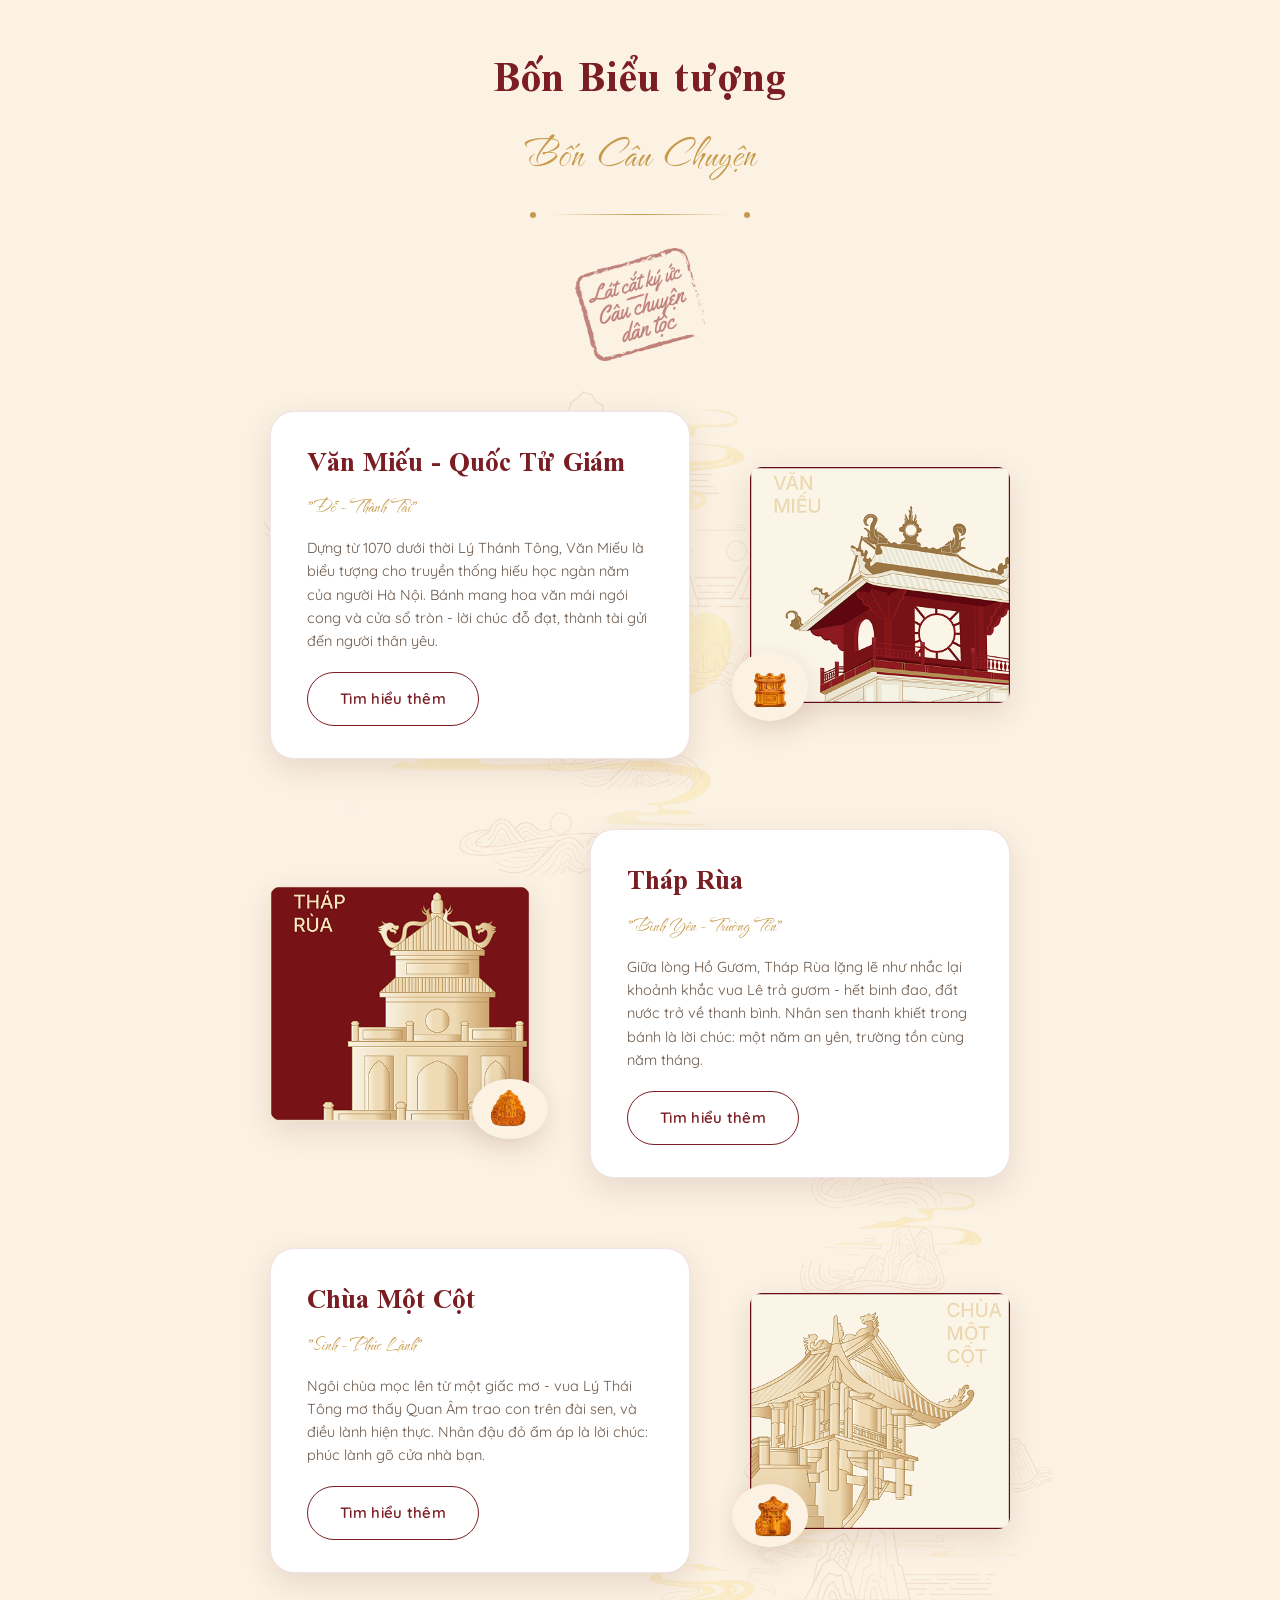
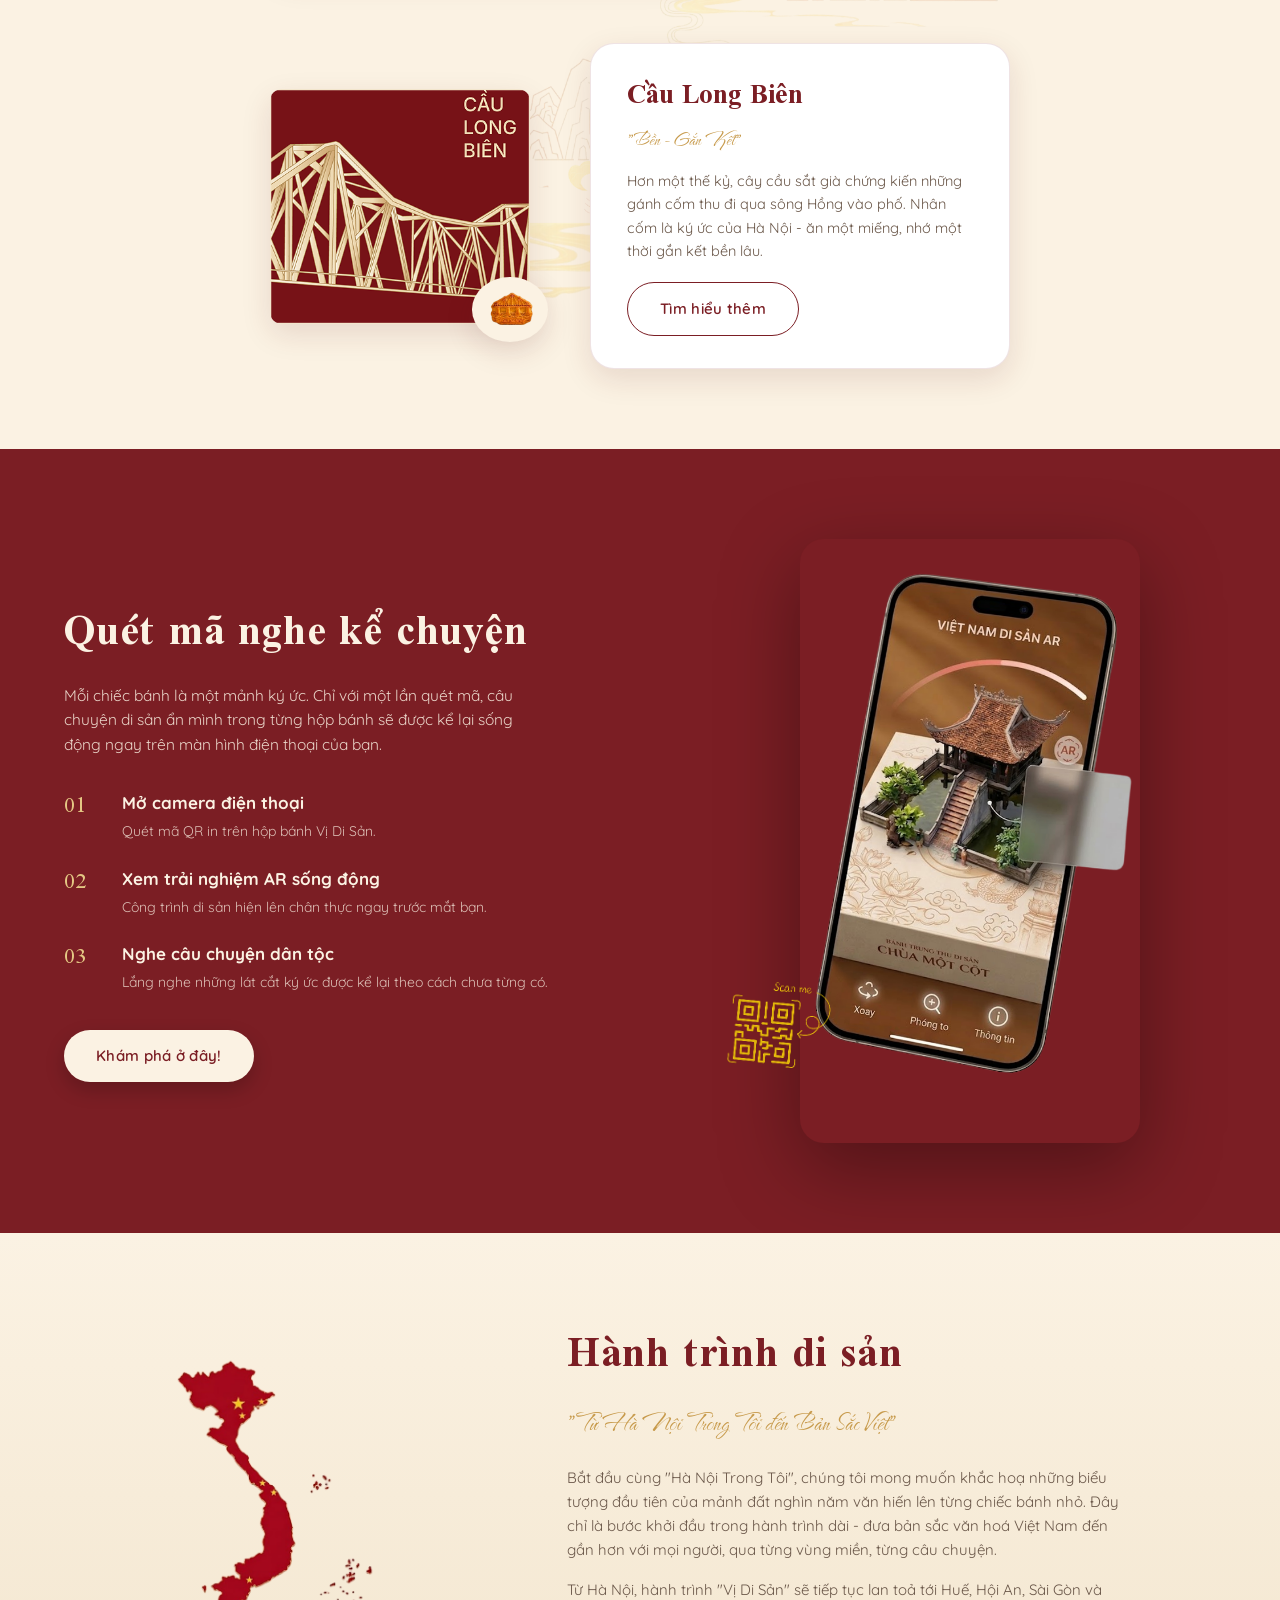
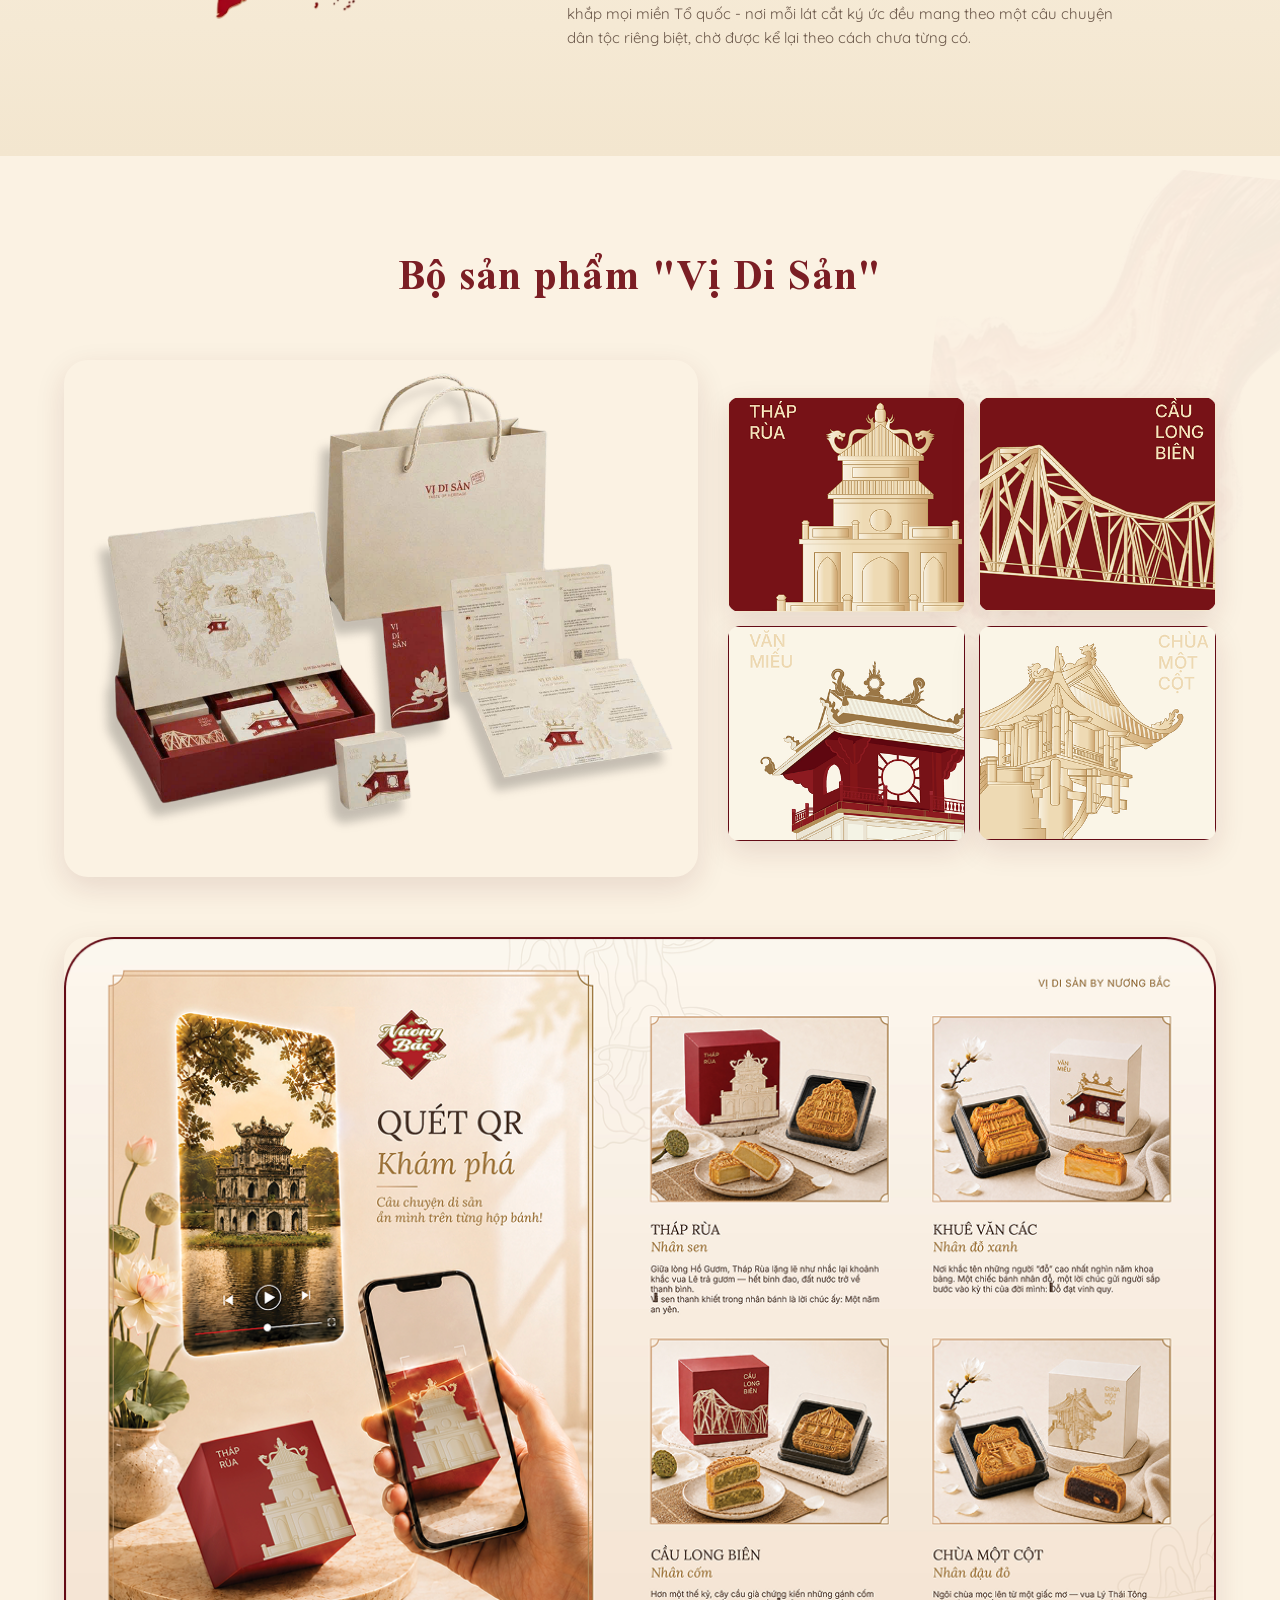
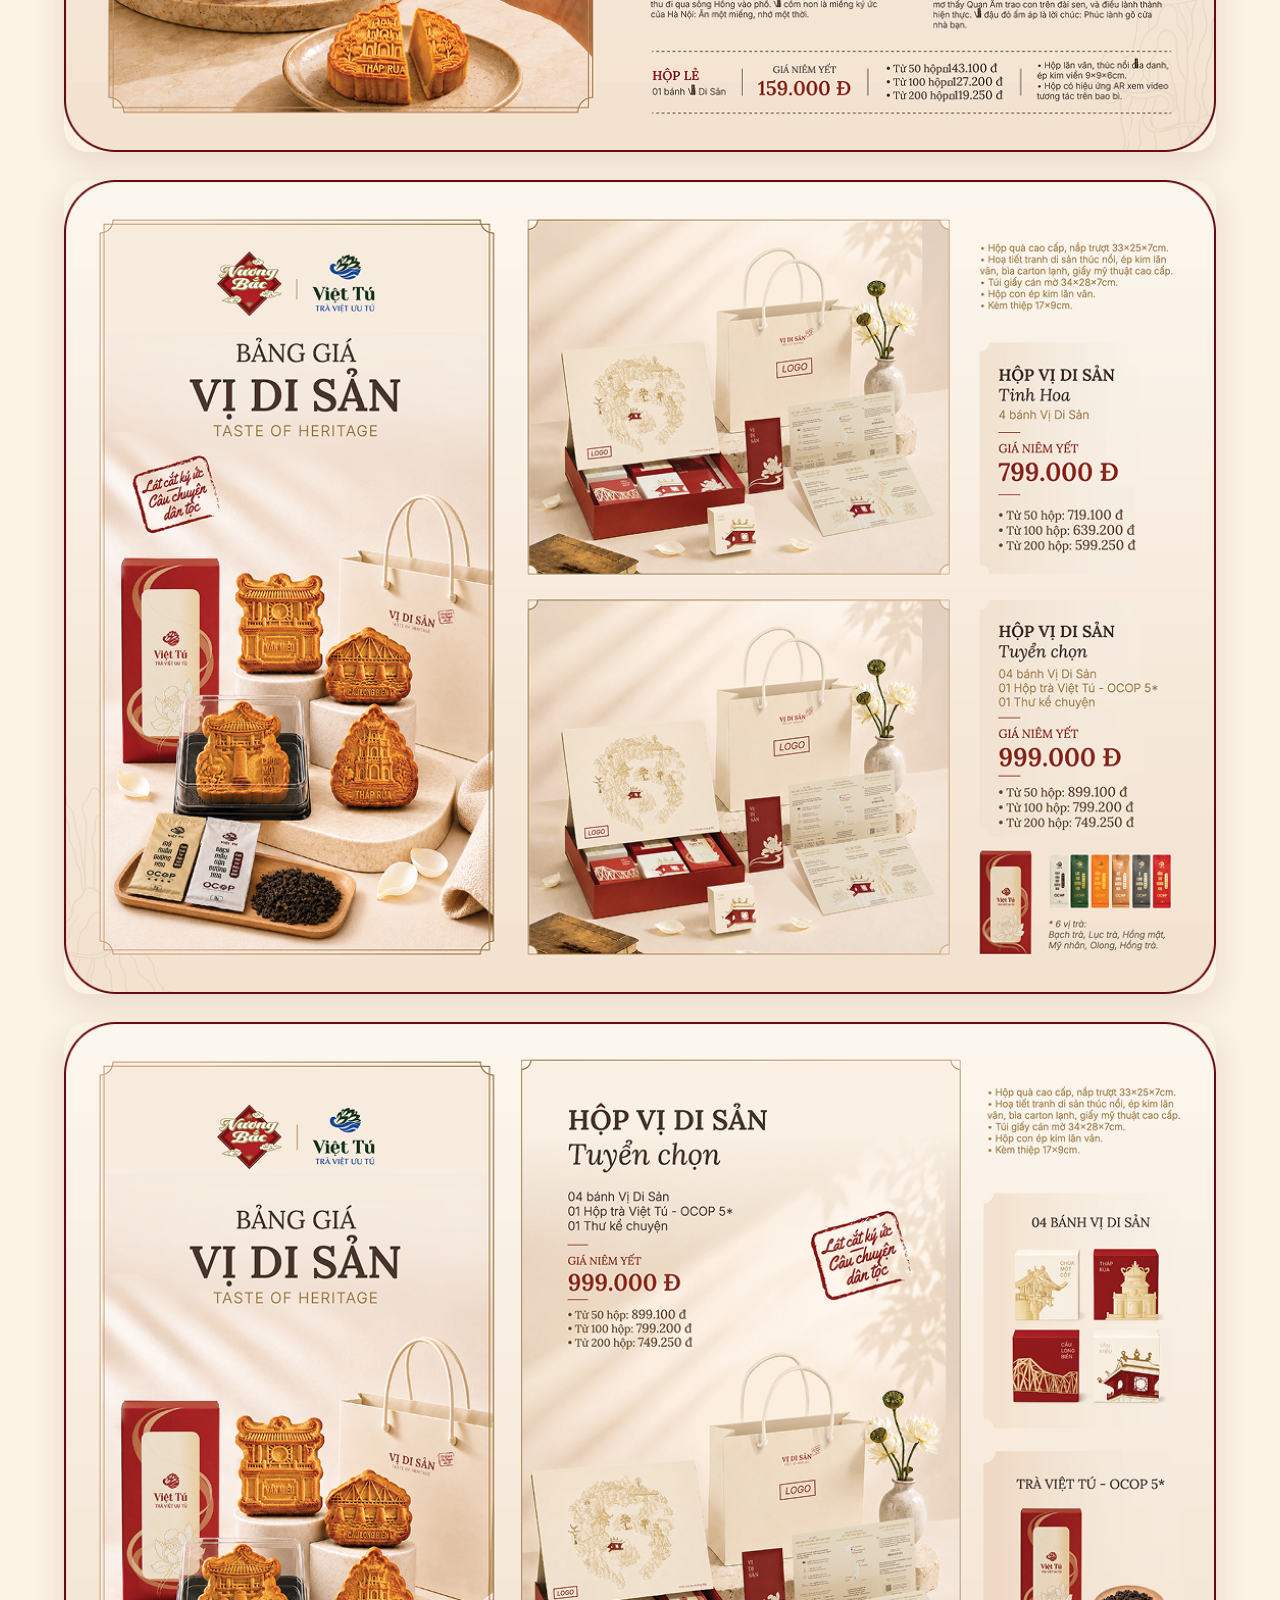
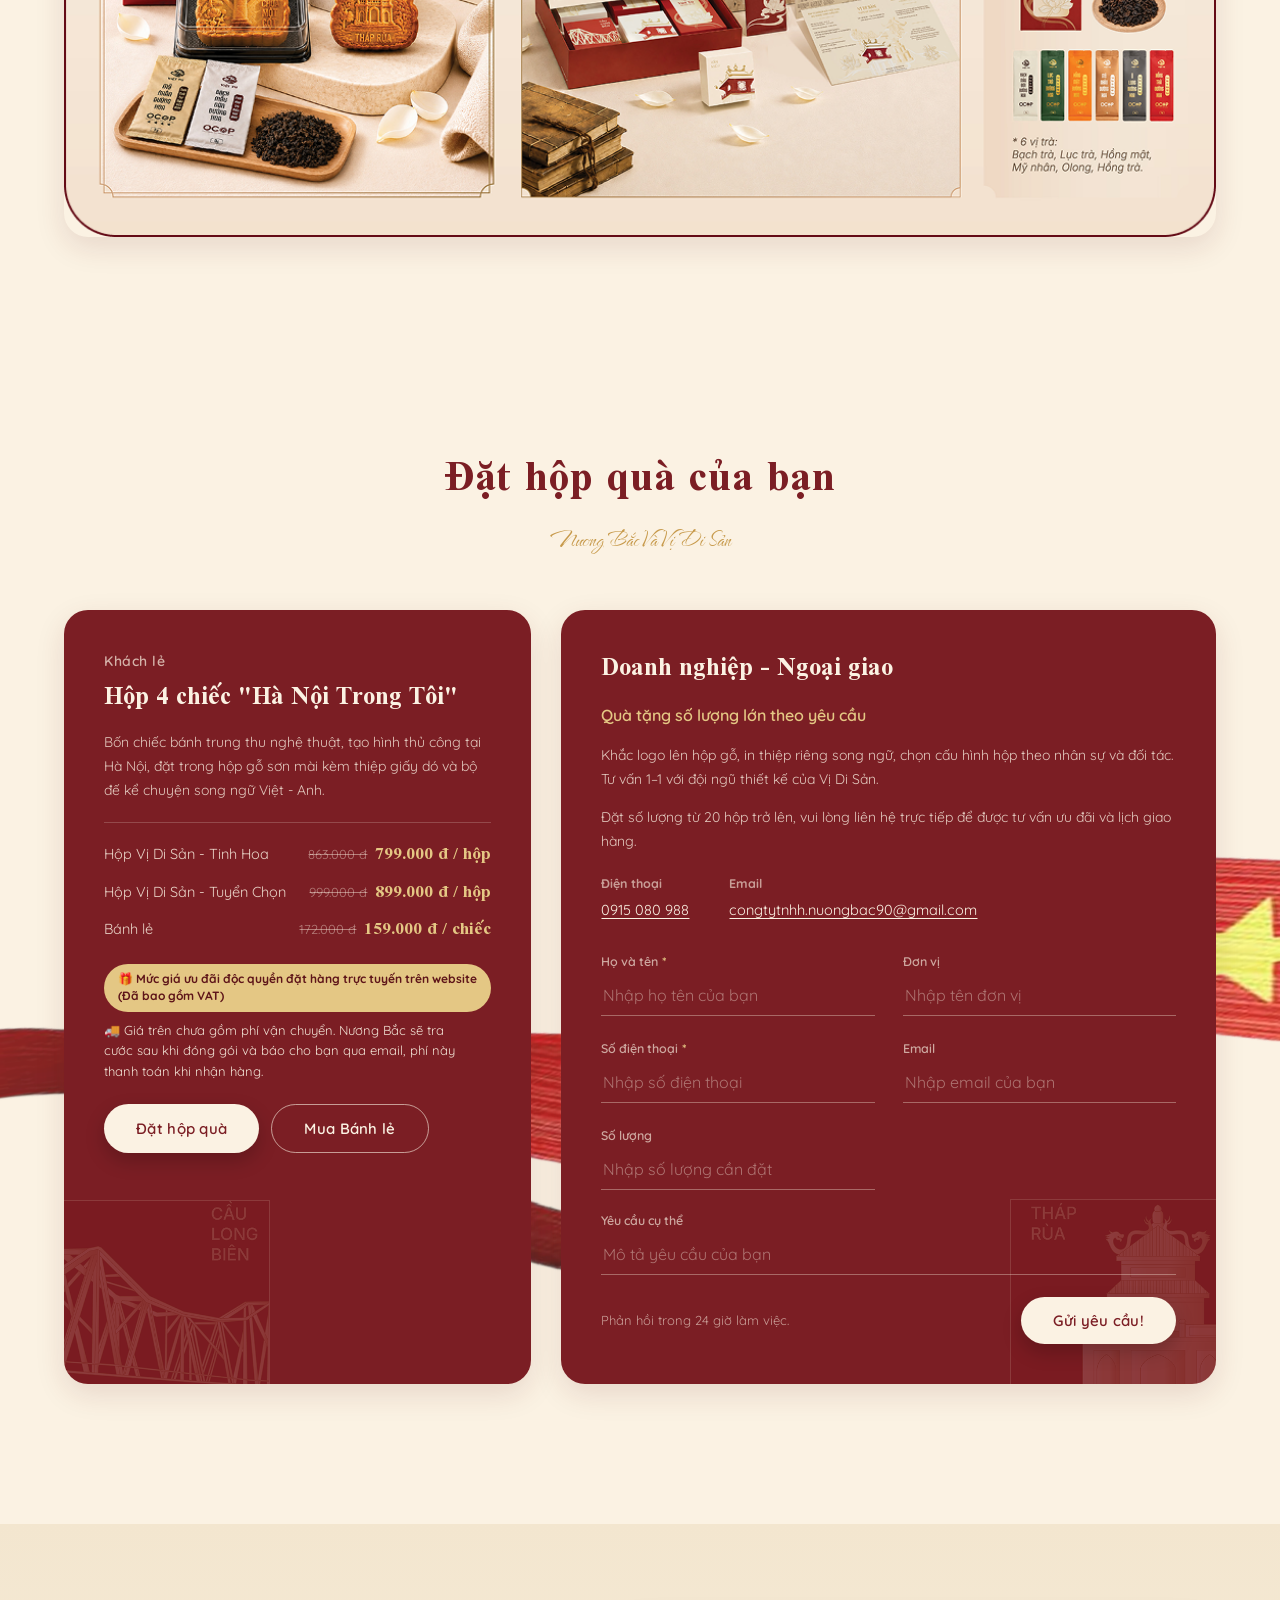
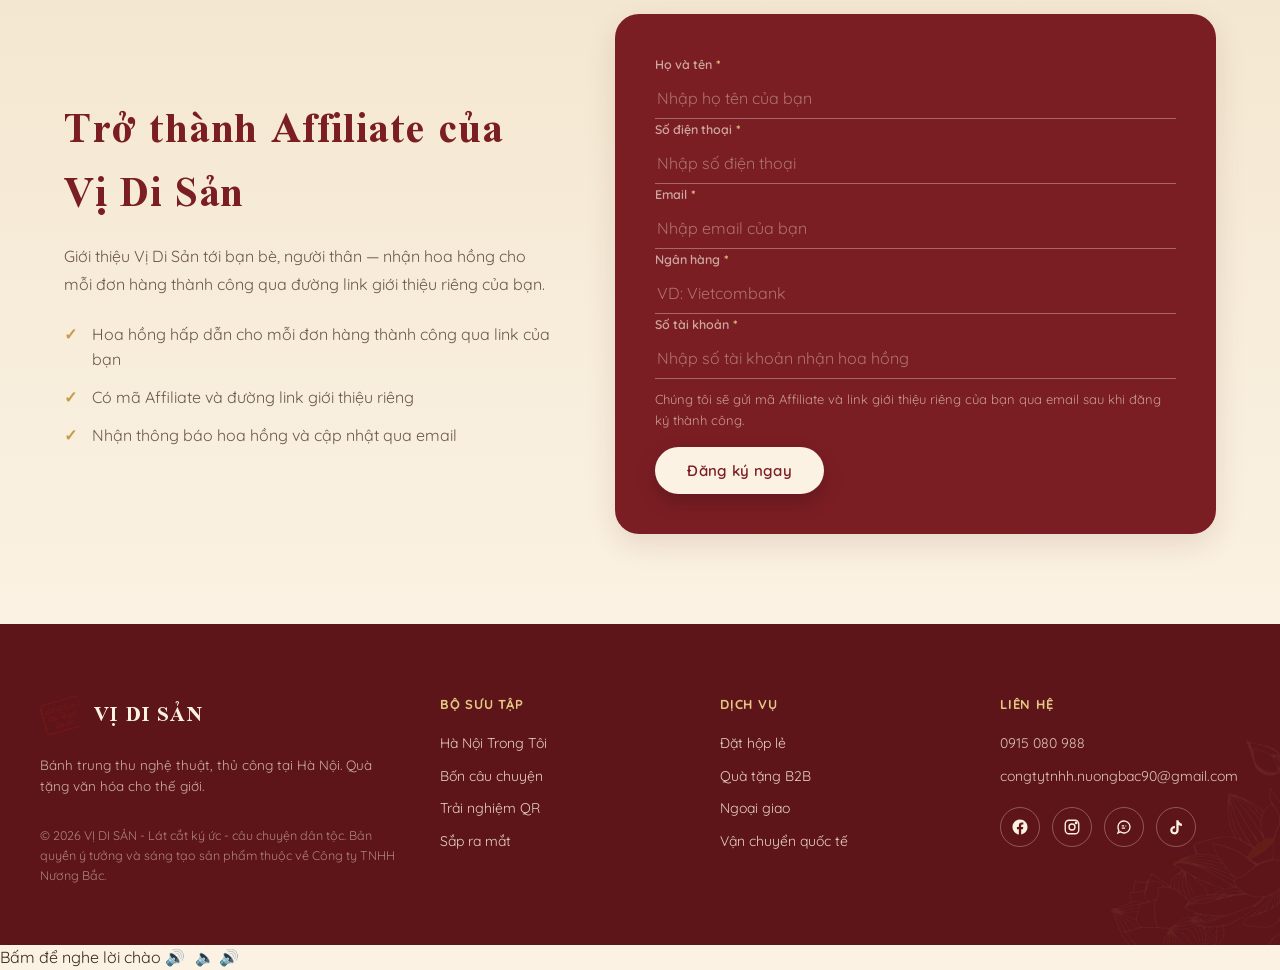
==== commit 9acd8992: "Update index.html" ====
--- a/index.html
+++ b/index.html
@@ -301,8 +301,8 @@
               <li>
                 <span data-i18n="order_price_tuyenchon_label">Hộp Vị Di Sản - Tuyển Chọn</span>
                 <span class="order-card__price-group">
-                  <s class="order-card__price-old" data-i18n="order_price_tuyenchon_old">1.079.000 đ</s>
-                  <strong data-i18n="order_price_tuyenchon_value">999.000 đ / hộp</strong>
+                  <s class="order-card__price-old" data-i18n="order_price_tuyenchon_old">999.000 đ</s>
+                  <strong data-i18n="order_price_tuyenchon_value">899.000 đ / hộp</strong>
                 </span>
               </li>
               <li>
@@ -314,17 +314,17 @@
               </li>
             </ul>
 
-            <!-- Khuyến mãi đặt sớm (Hộp Tinh Hoa + Bánh lẻ): JS tự ẩn khối
-                 này và trả giá cả 2 sản phẩm về giá gốc khi qua nửa đêm
-                 15/09 (xem refreshPromoUI trong js/script.js). Để hidden
-                 sẵn để tránh nháy khối khi trang vừa tải mà khuyến mãi đã
-                 hết hạn. -->
+            <!-- Khuyến mãi đặt sớm (Tinh Hoa + Tuyển Chọn + Bánh lẻ): JS tự
+                 ẩn khối này và trả giá cả 3 sản phẩm về giá gốc khi qua
+                 nửa đêm 15/09 (xem refreshPromoUI trong js/script.js). Để
+                 hidden sẵn để tránh nháy khối khi trang vừa tải mà khuyến
+                 mãi đã hết hạn. -->
             <div class="promo" id="promoBanner" hidden>
               <div class="promo__head">
                 <span class="promo__tag" data-i18n="promo_tag">Đặt sớm</span>
                 <strong class="promo__title" data-i18n="promo_title">Ưu đãi đặt hàng sớm</strong>
               </div>
-              <p class="promo__desc" data-i18n="promo_desc">Hộp Vị Di Sản - Tinh Hoa còn 699.000 đ / hộp và Bánh lẻ còn 99.000 đ / chiếc — áp dụng cho đơn đặt trước ngày 15/09.</p>
+              <p class="promo__desc" data-i18n="promo_desc">Hộp Tinh Hoa còn 699.000 đ, Hộp Tuyển Chọn còn 899.000 đ, Bánh lẻ còn 99.000 đ — áp dụng cho đơn đặt trước ngày 15/09.</p>
               <div class="promo__clock">
                 <span class="promo__ends" data-i18n="promo_ends">Kết thúc sau</span>
                 <div class="promo__units" role="timer" aria-live="off">
@@ -747,6 +747,6 @@
   </button>
 </div>
 
-<script src="js/script.js?v=20260903c"></script>
+<script src="js/script.js?v=20260903d"></script>
 </body>
 </html>
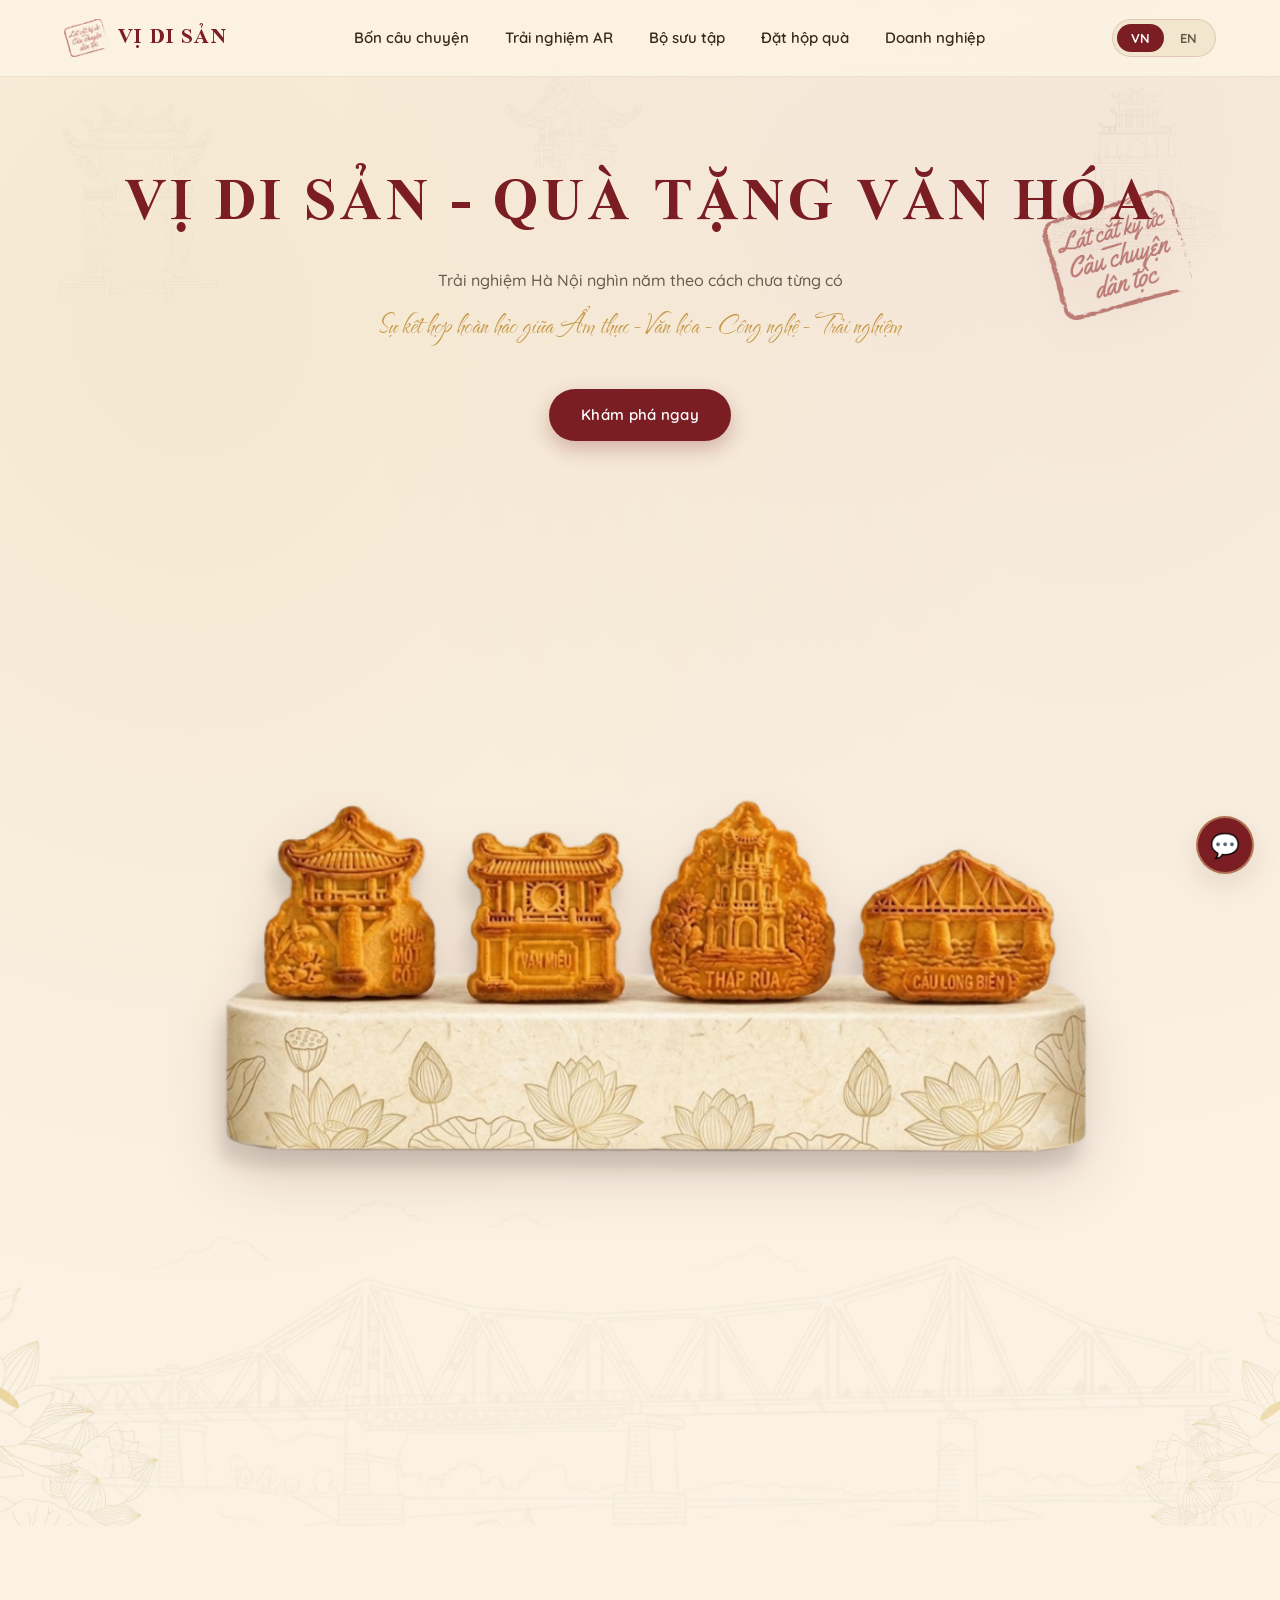
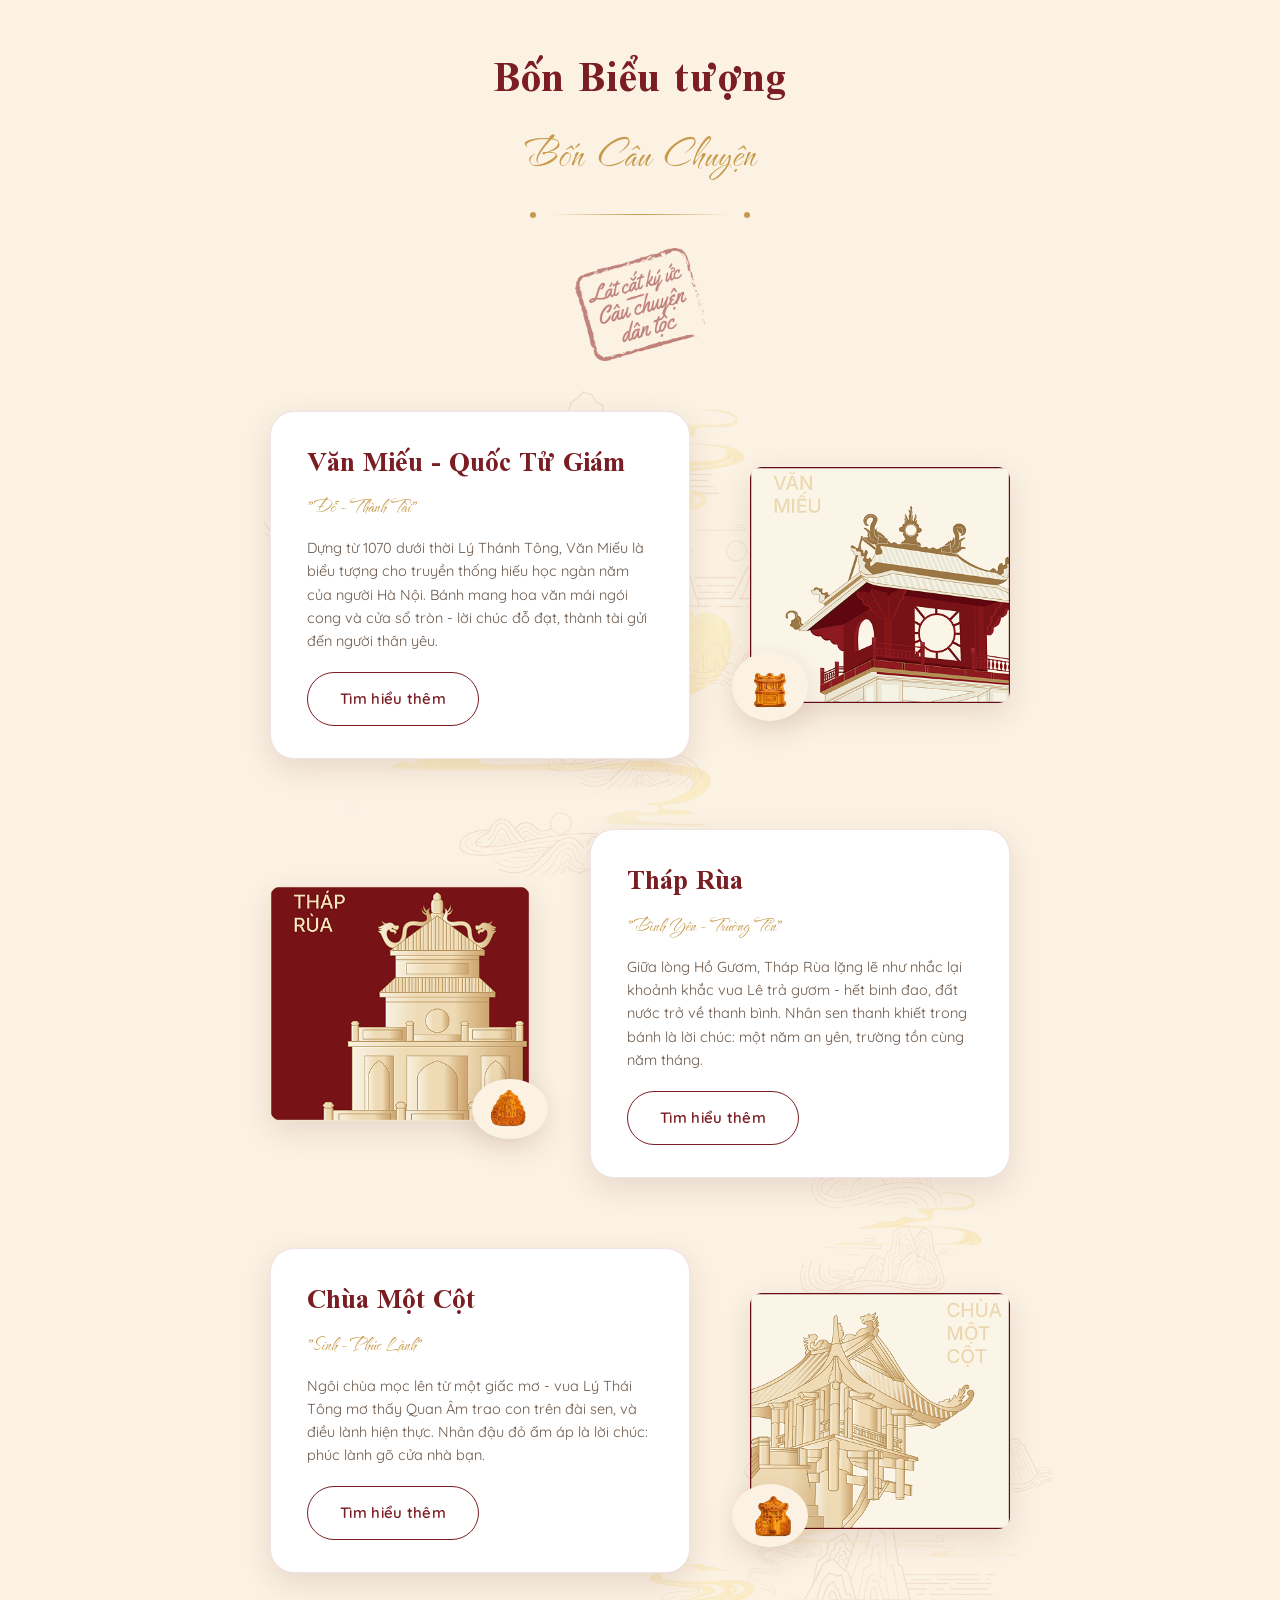
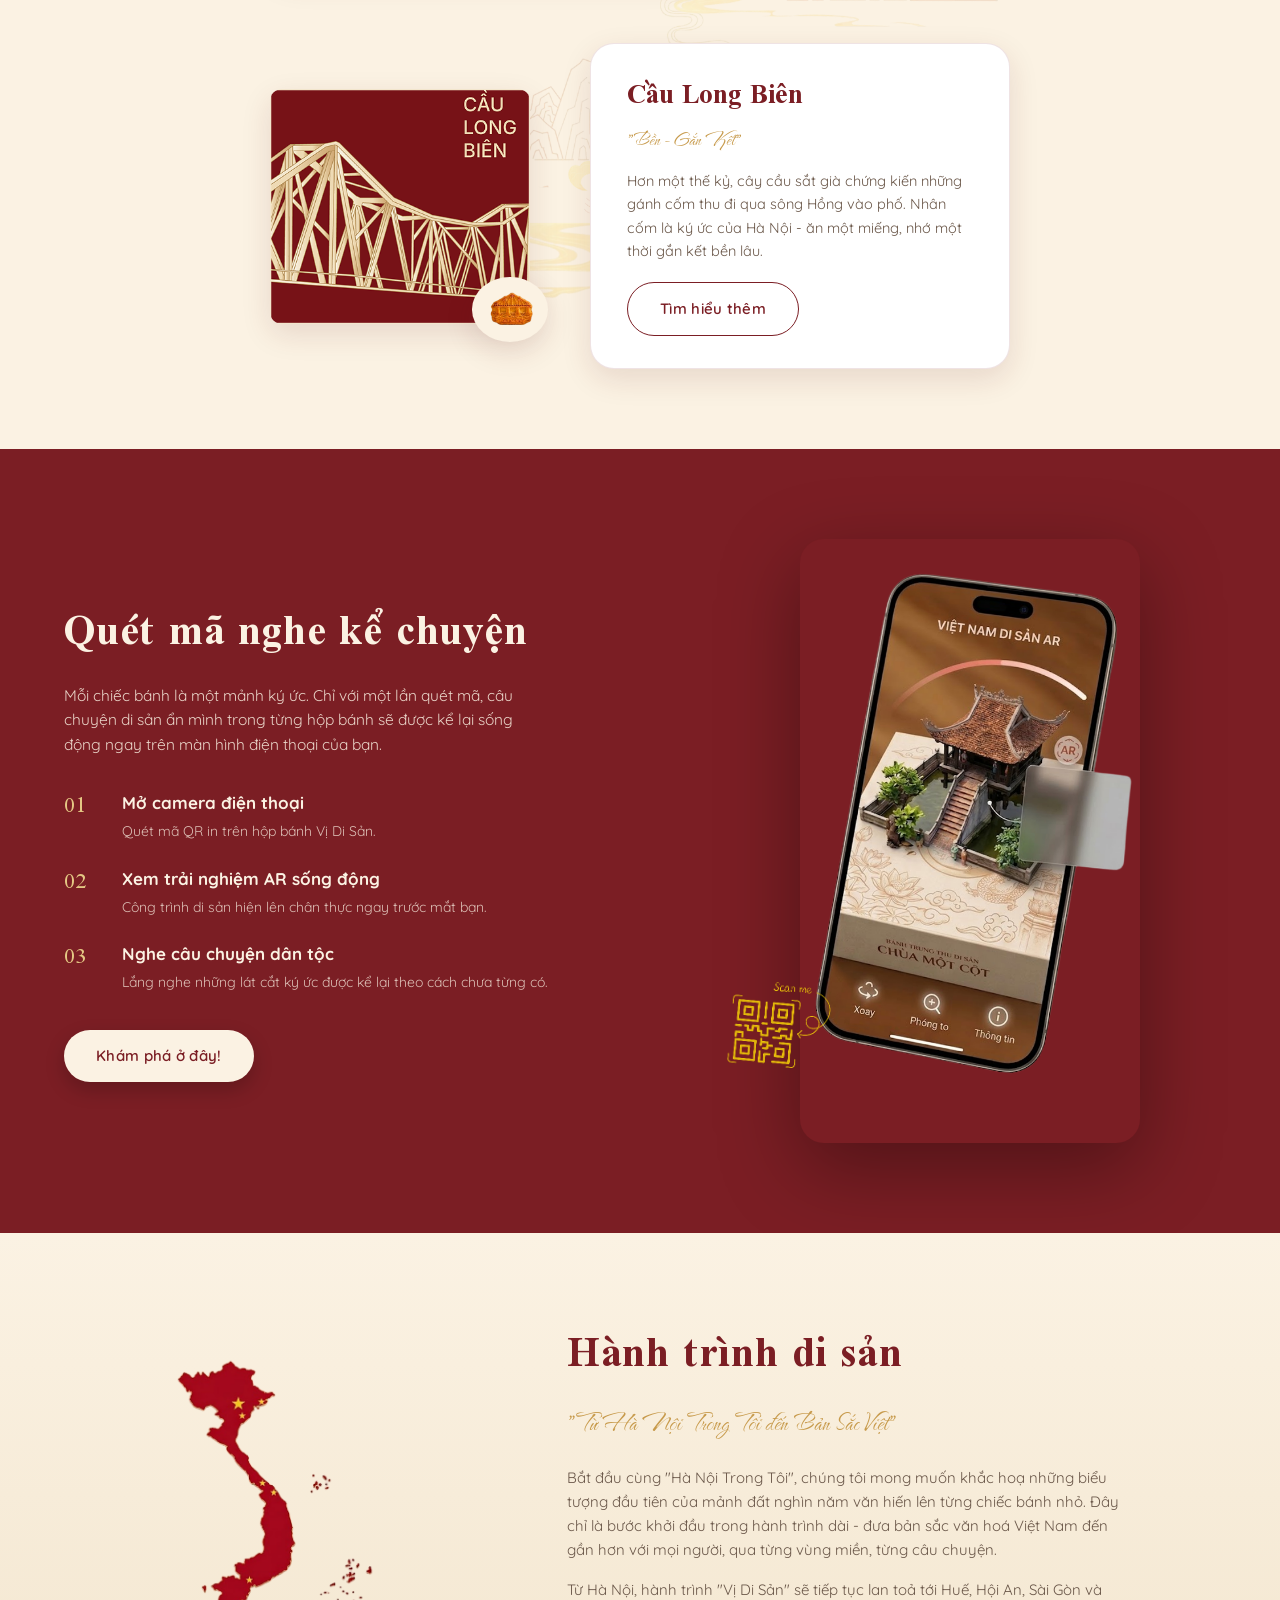
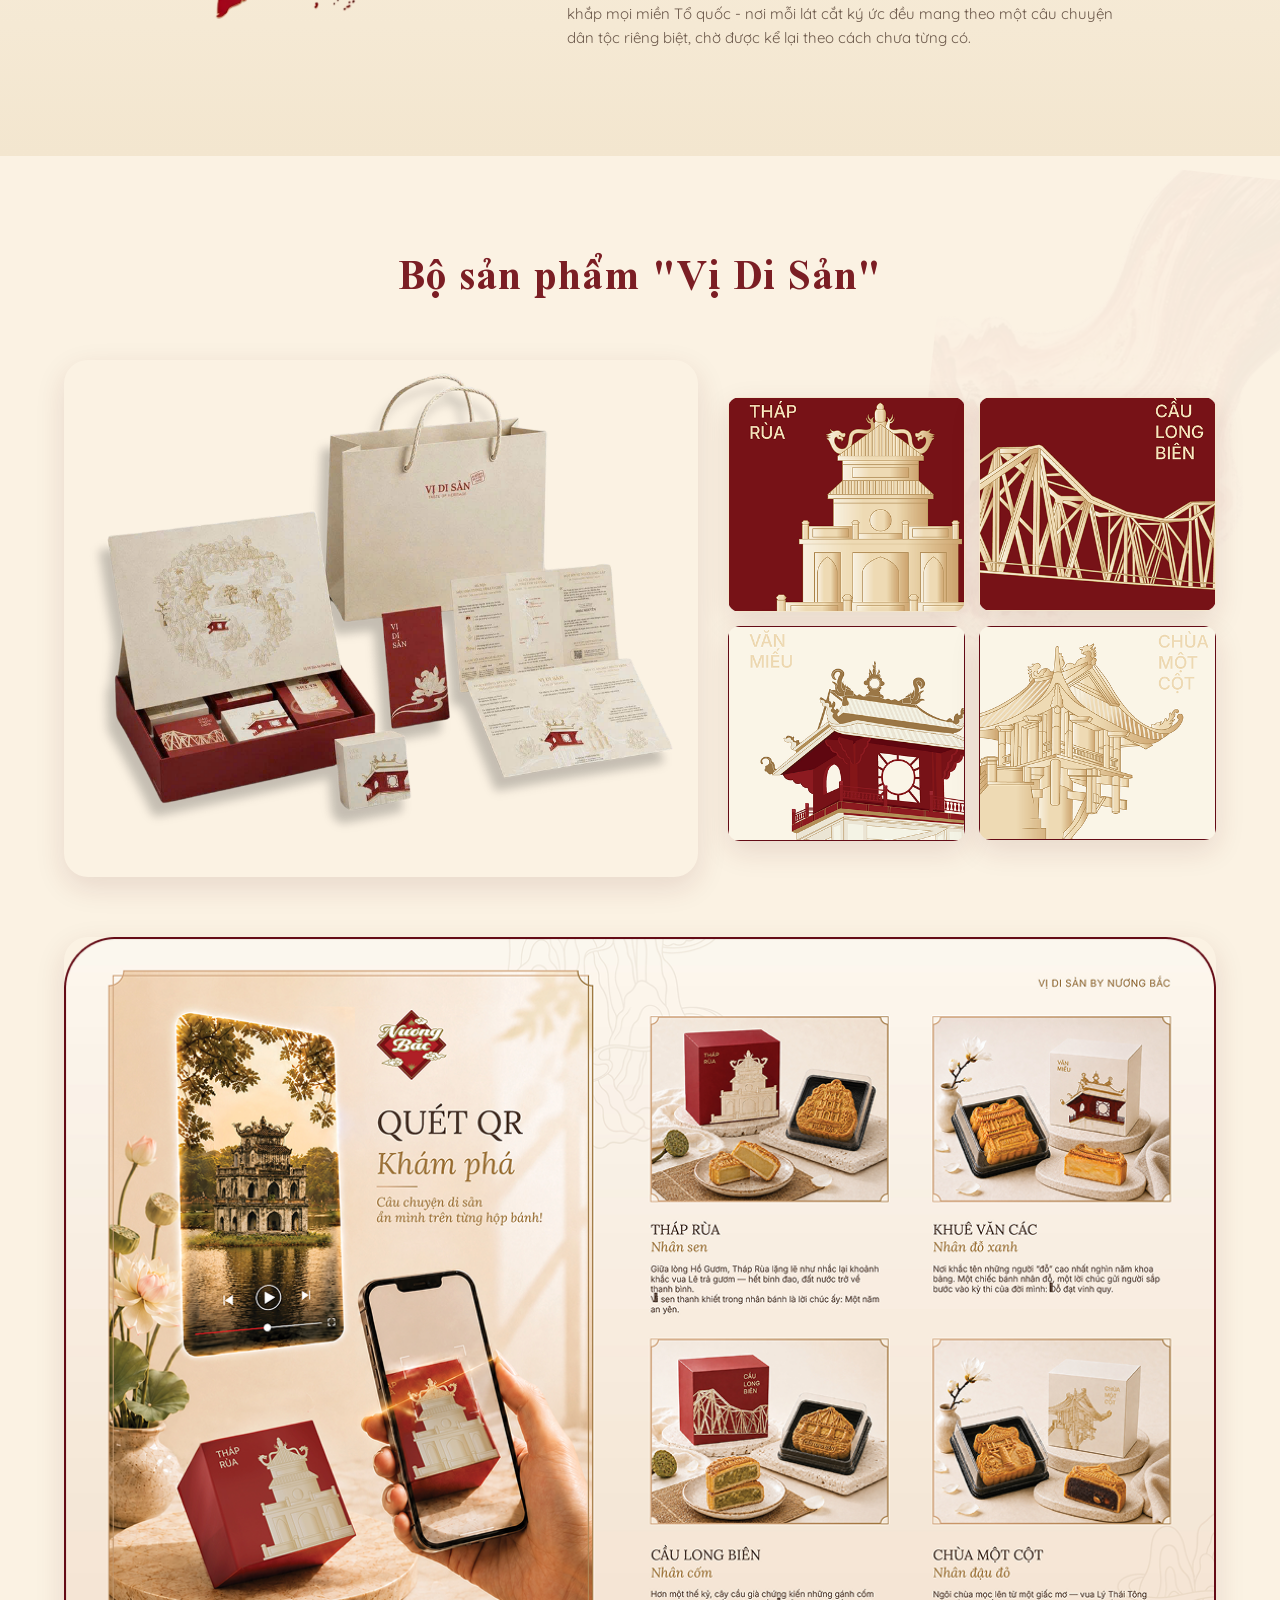
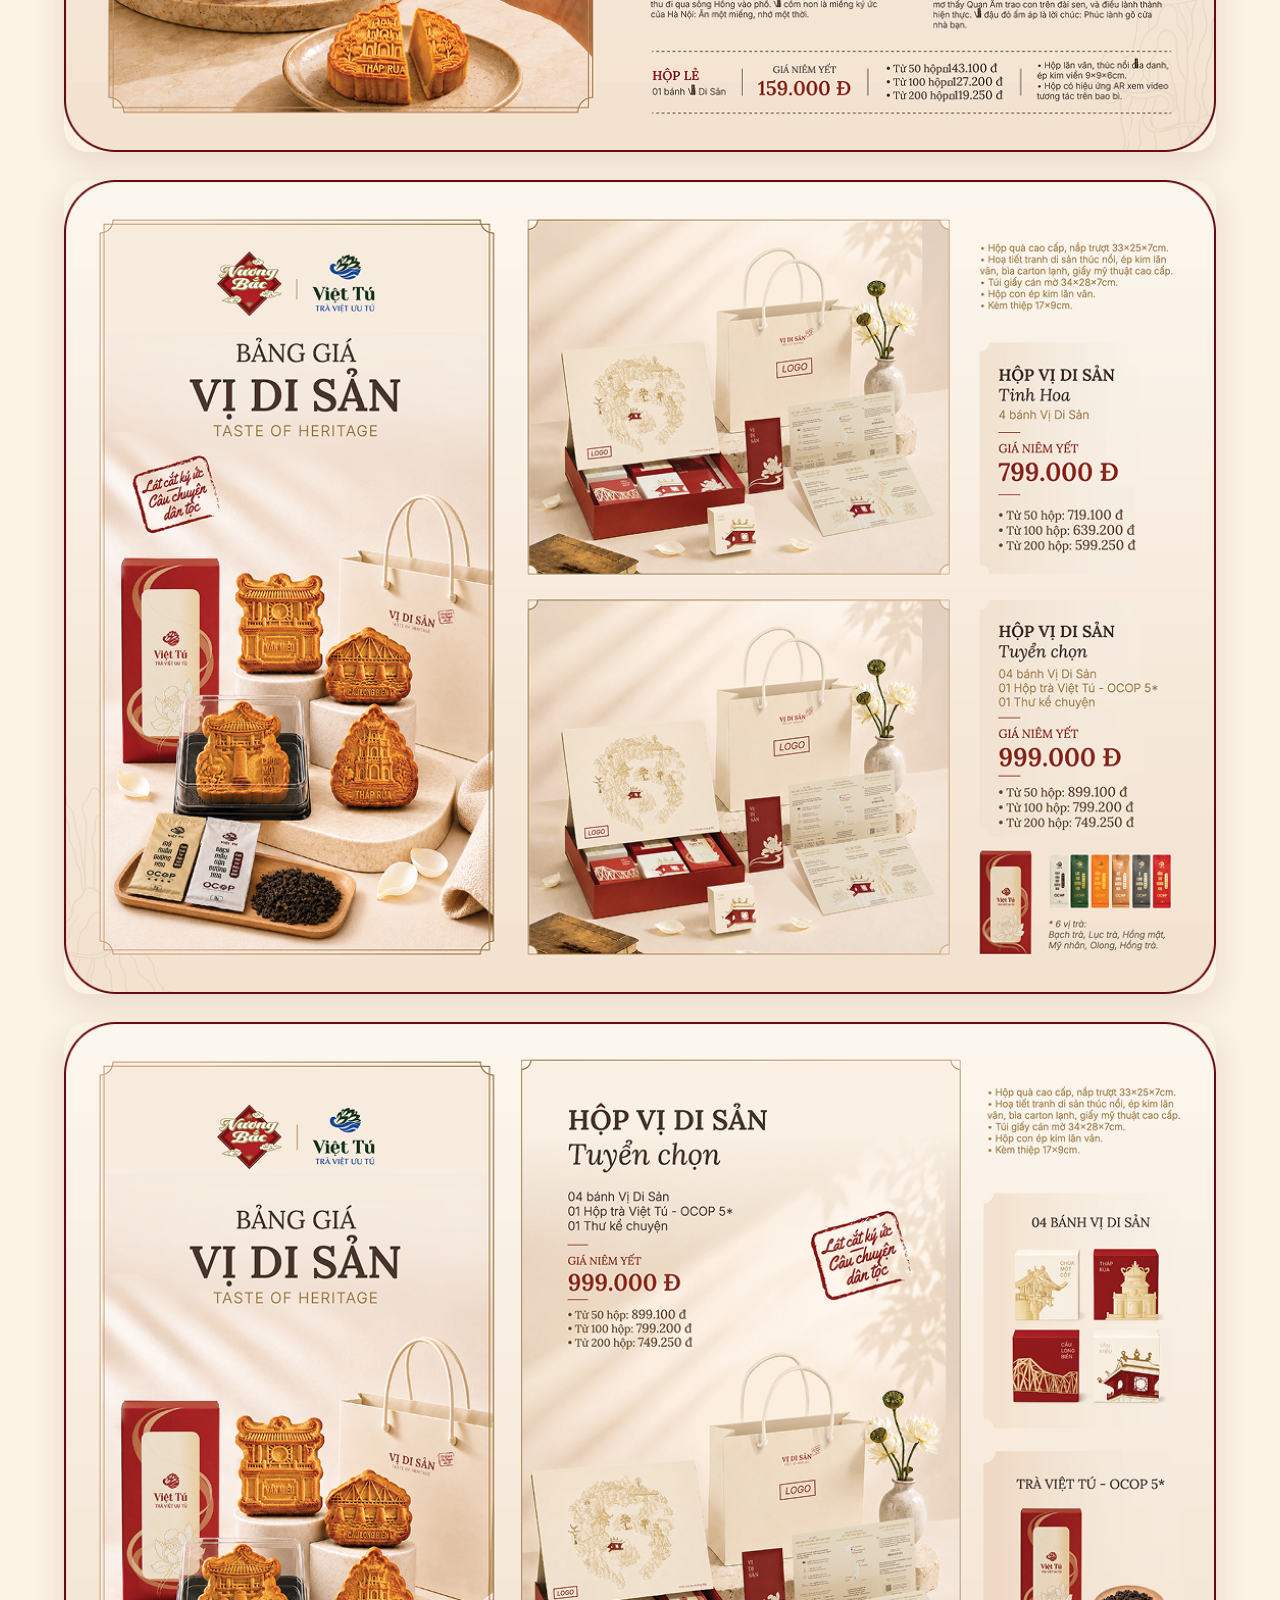
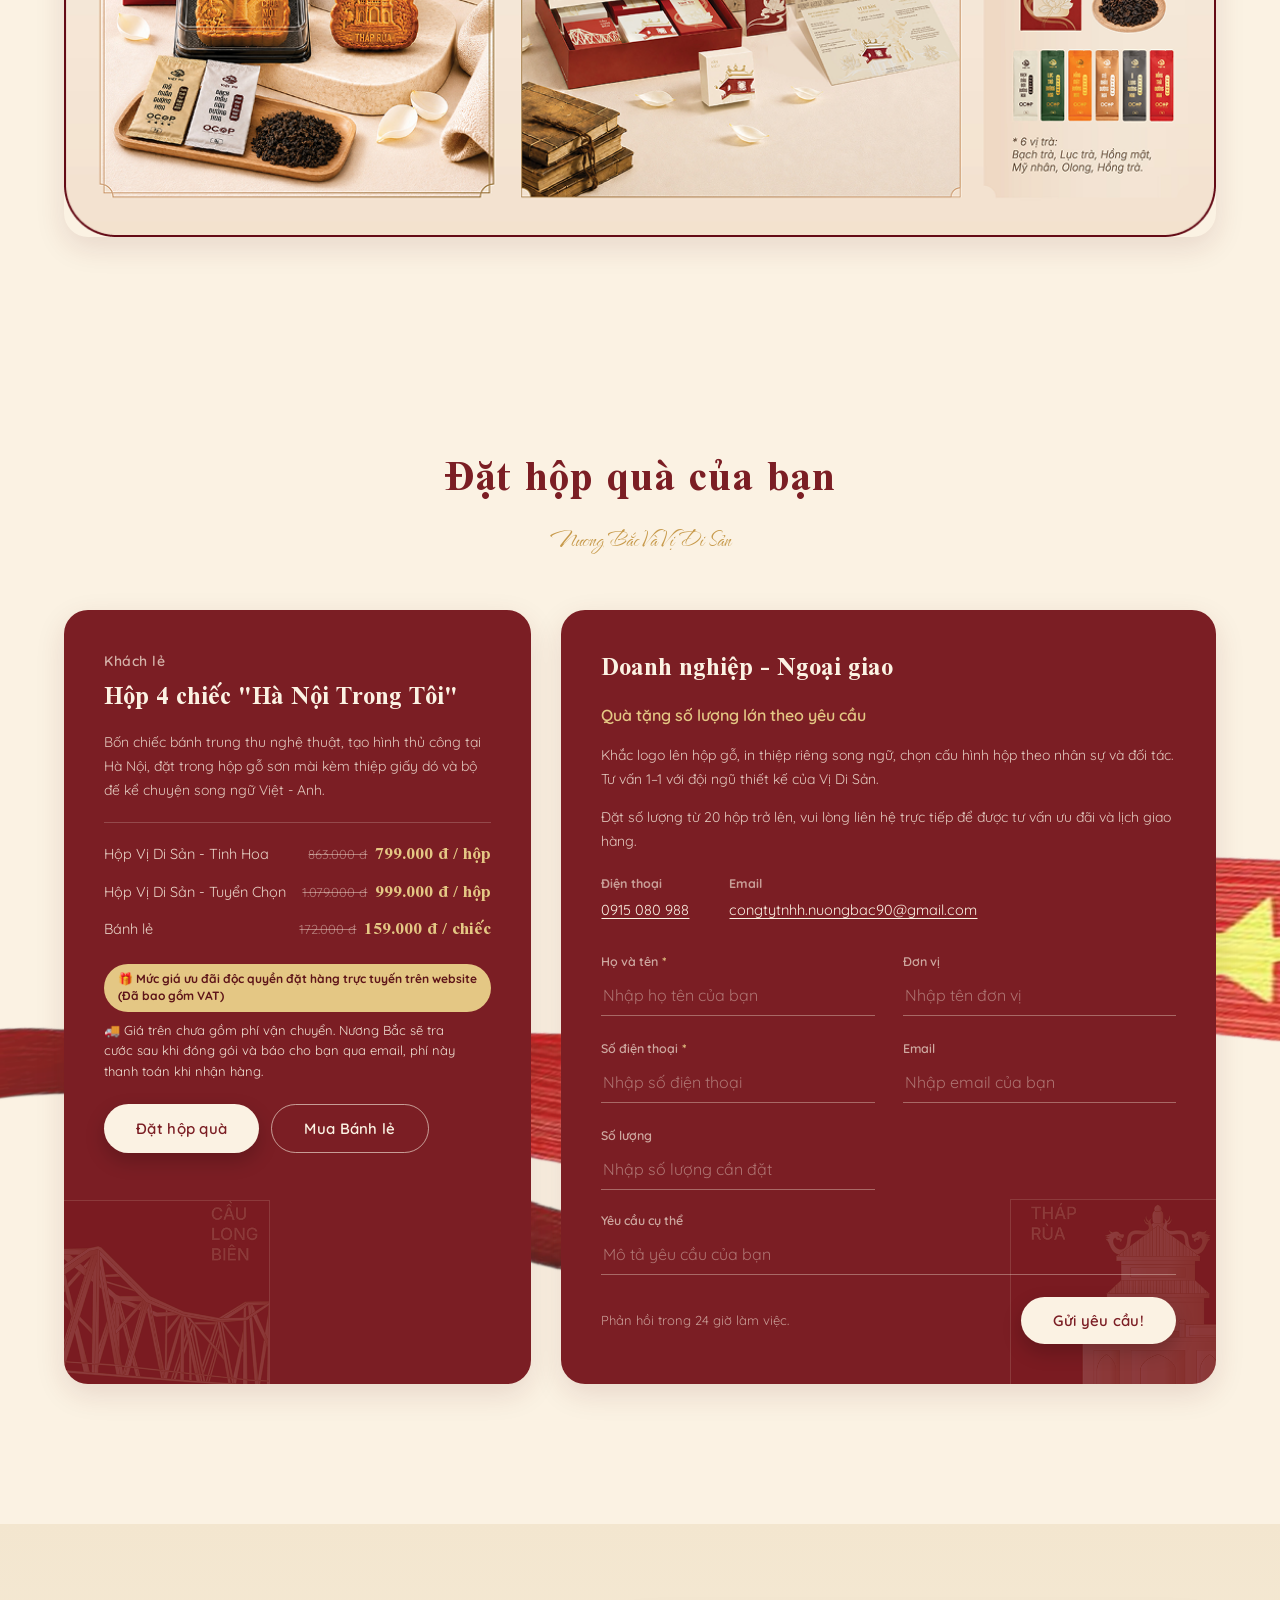
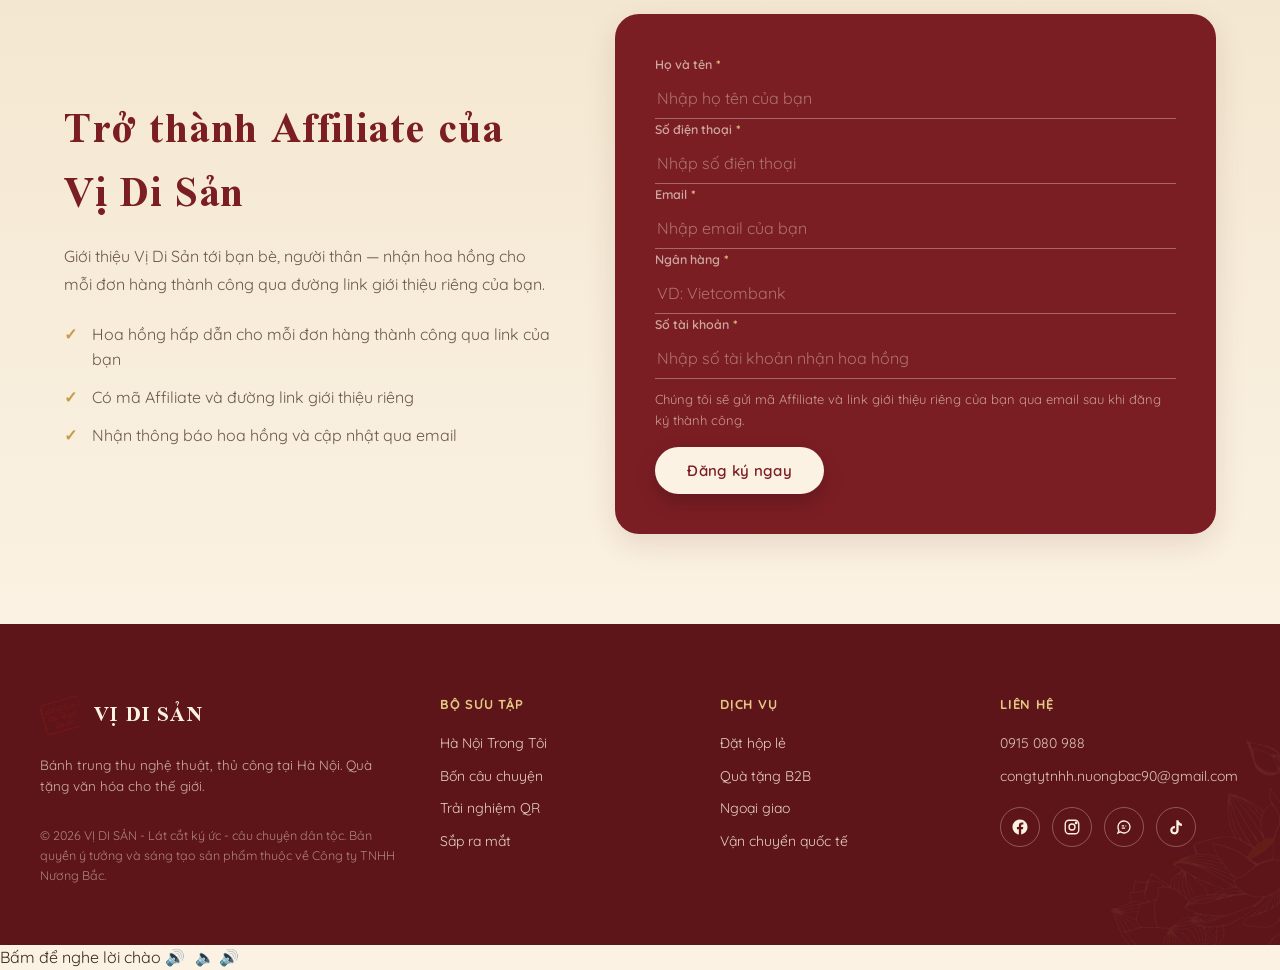
==== commit 98e9c45b: "Update index.html" ====
--- a/index.html
+++ b/index.html
@@ -12,7 +12,7 @@
 <link rel="preconnect" href="https://fonts.gstatic.com" crossorigin>
 <link href="https://fonts.googleapis.com/css2?family=The+Nautigal:wght@400;700&family=Quicksand:wght@400;500;600;700&family=Tai+Heritage+Pro:wght@400;700&display=swap" rel="stylesheet">
 
-<link rel="stylesheet" href="css/style.css?v=20260828a">
+<link rel="stylesheet" href="css/style.css?v=20260910a">
 </head>
 <body>
 
@@ -538,23 +538,22 @@
             <input type="text" id="modalDiaChi" name="diaChi" placeholder="Nhập địa chỉ giao hàng" data-i18n-placeholder="placeholder_address" maxlength="200" autocomplete="street-address" required>
           </div>
 
-          <div class="order-modal__row">
-            <div class="order-modal__field">
-              <label for="modalSanPham" data-i18n="label_product">Sản phẩm</label>
-              <select id="modalSanPham" name="sanPham" class="order-modal__select" autocomplete="off">
-                <option value="Hộp Vị Di Sản - Tinh Hoa" data-i18n="order_price_tinhhoa_label">Hộp Vị Di Sản - Tinh Hoa</option>
-                <option value="Hộp Vị Di Sản - Tuyển Chọn" data-i18n="order_price_tuyenchon_label">Hộp Vị Di Sản - Tuyển Chọn</option>
-                <option value="Bánh lẻ" data-i18n="order_price_single_label">Bánh lẻ</option>
-              </select>
-            </div>
-            <div class="order-modal__field">
-              <label for="modalSoLuong" data-i18n="label_qty_order">Số lượng</label>
-              <input type="number" id="modalSoLuong" name="soLuong" value="1" min="1" autocomplete="off">
+          <div class="order-modal__products" id="modalProductsSection">
+            <label class="order-modal__flavors-title" data-i18n="label_choose_products">Chọn số lượng theo từng loại</label>
+            <div class="order-modal__flavor-grid">
+              <div class="flavor-qty">
+                <label class="flavor-qty__label" for="qtyTinhHoa" data-i18n="order_price_tinhhoa_label">Hộp Vị Di Sản - Tinh Hoa</label>
+                <input type="number" class="flavor-qty__input" id="qtyTinhHoa" name="qtyTinhHoa" data-product="Hộp Vị Di Sản - Tinh Hoa" value="0" min="0" autocomplete="off">
+              </div>
+              <div class="flavor-qty">
+                <label class="flavor-qty__label" for="qtyTuyenChon" data-i18n="order_price_tuyenchon_label">Hộp Vị Di Sản - Tuyển Chọn</label>
+                <input type="number" class="flavor-qty__input" id="qtyTuyenChon" name="qtyTuyenChon" data-product="Hộp Vị Di Sản - Tuyển Chọn" value="0" min="0" autocomplete="off">
+              </div>
             </div>
           </div>
 
           <div class="order-modal__flavors" id="modalFlavorsSection">
-            <label class="order-modal__flavors-title" data-i18n="label_flavors">Nhập số lượng theo vị bánh</label>
+            <label class="order-modal__flavors-title" data-i18n="label_flavors">Bánh lẻ — chọn số lượng theo vị (số lượng Bánh lẻ tự cộng theo đây)</label>
             <div class="order-modal__flavor-grid">
               <div class="flavor-qty">
                 <label class="flavor-qty__label" for="flavorThapRua" data-i18n="story2_title">Tháp Rùa</label>
@@ -573,7 +572,7 @@
                 <input type="number" class="flavor-qty__input" id="flavorCauLongBien" name="flavorCauLongBien" data-field="cauLongBien" data-flavor="Cầu Long Biên" value="0" min="0" autocomplete="off">
               </div>
             </div>
-            <p class="flavor-warning" id="flavorWarning" hidden></p>
+            <p class="order-modal__flavor-total" id="banhLeTotalNote"></p>
           </div>
 
           <div class="order-modal__field">
@@ -747,6 +746,6 @@
   </button>
 </div>
 
-<script src="js/script.js?v=20260903d"></script>
+<script src="js/script.js?v=20260910a"></script>
 </body>
 </html>
--- a/css/style.css
+++ b/css/style.css
@@ -1069,35 +1069,6 @@
 }
 .order-modal__field input::placeholder { color: rgba(251, 242, 227, 0.4); }
 .order-modal__field input:focus { outline: none; border-color: var(--color-gold-light); }
-.order-modal__field input.order-modal__field--locked {
-  color: var(--color-gold-light);
-  font-weight: 700;
-  cursor: not-allowed;
-  border-color: rgba(251, 242, 227, 0.2);
-}
-
-.order-modal__row {
-  display: grid;
-  grid-template-columns: 1.3fr 1fr;
-  gap: 20px;
-}
-
-.order-modal__select {
-  width: 100%;
-  background: rgba(251, 242, 227, 0.06);
-  border: 1.5px solid var(--color-gold);
-  border-radius: 10px;
-  color: var(--color-cream);
-  padding: 10px 36px 10px 14px;
-  appearance: none;
-  background-image: url("data:image/svg+xml;utf8,<svg xmlns='http://www.w3.org/2000/svg' viewBox='0 0 20 20' fill='none' stroke='%23C79A4B' stroke-width='2'><path d='M5 7.5 10 12.5 15 7.5'/></svg>");
-  background-repeat: no-repeat;
-  background-position: right 12px center;
-  background-size: 16px;
-  transition: border-color var(--transition-base);
-}
-.order-modal__select:focus { outline: none; border-color: var(--color-gold-light); }
-.order-modal__select option { color: var(--color-ink); }
 
 .order-modal__flavors-title {
   display: block;
@@ -1172,10 +1143,15 @@
 }
 .order-modal__submit { width: 100%; }
 
-.flavor-warning {
+.order-modal__flavor-total {
   font-size: 12.5px;
-  color: var(--color-gold-light);
+  color: rgba(251, 242, 227, 0.6);
   margin-top: 10px;
+}
+
+.order-modal__products,
+.order-modal__flavors {
+  margin-bottom: 20px;
 }
 
 /* ---------- Thông báo thành công (Form Doanh nghiệp) ---------- */
@@ -1582,7 +1558,6 @@
 
   .order-modal { padding: 30px 24px; border-radius: 20px; }
   .order-modal__title { font-size: 22px; }
-  .order-modal__row { grid-template-columns: 1fr; gap: 20px; }
   .order-modal__flavor-grid { grid-template-columns: 1fr; }
 
   .qr-picker__panel { flex-direction: column; text-align: center; }
